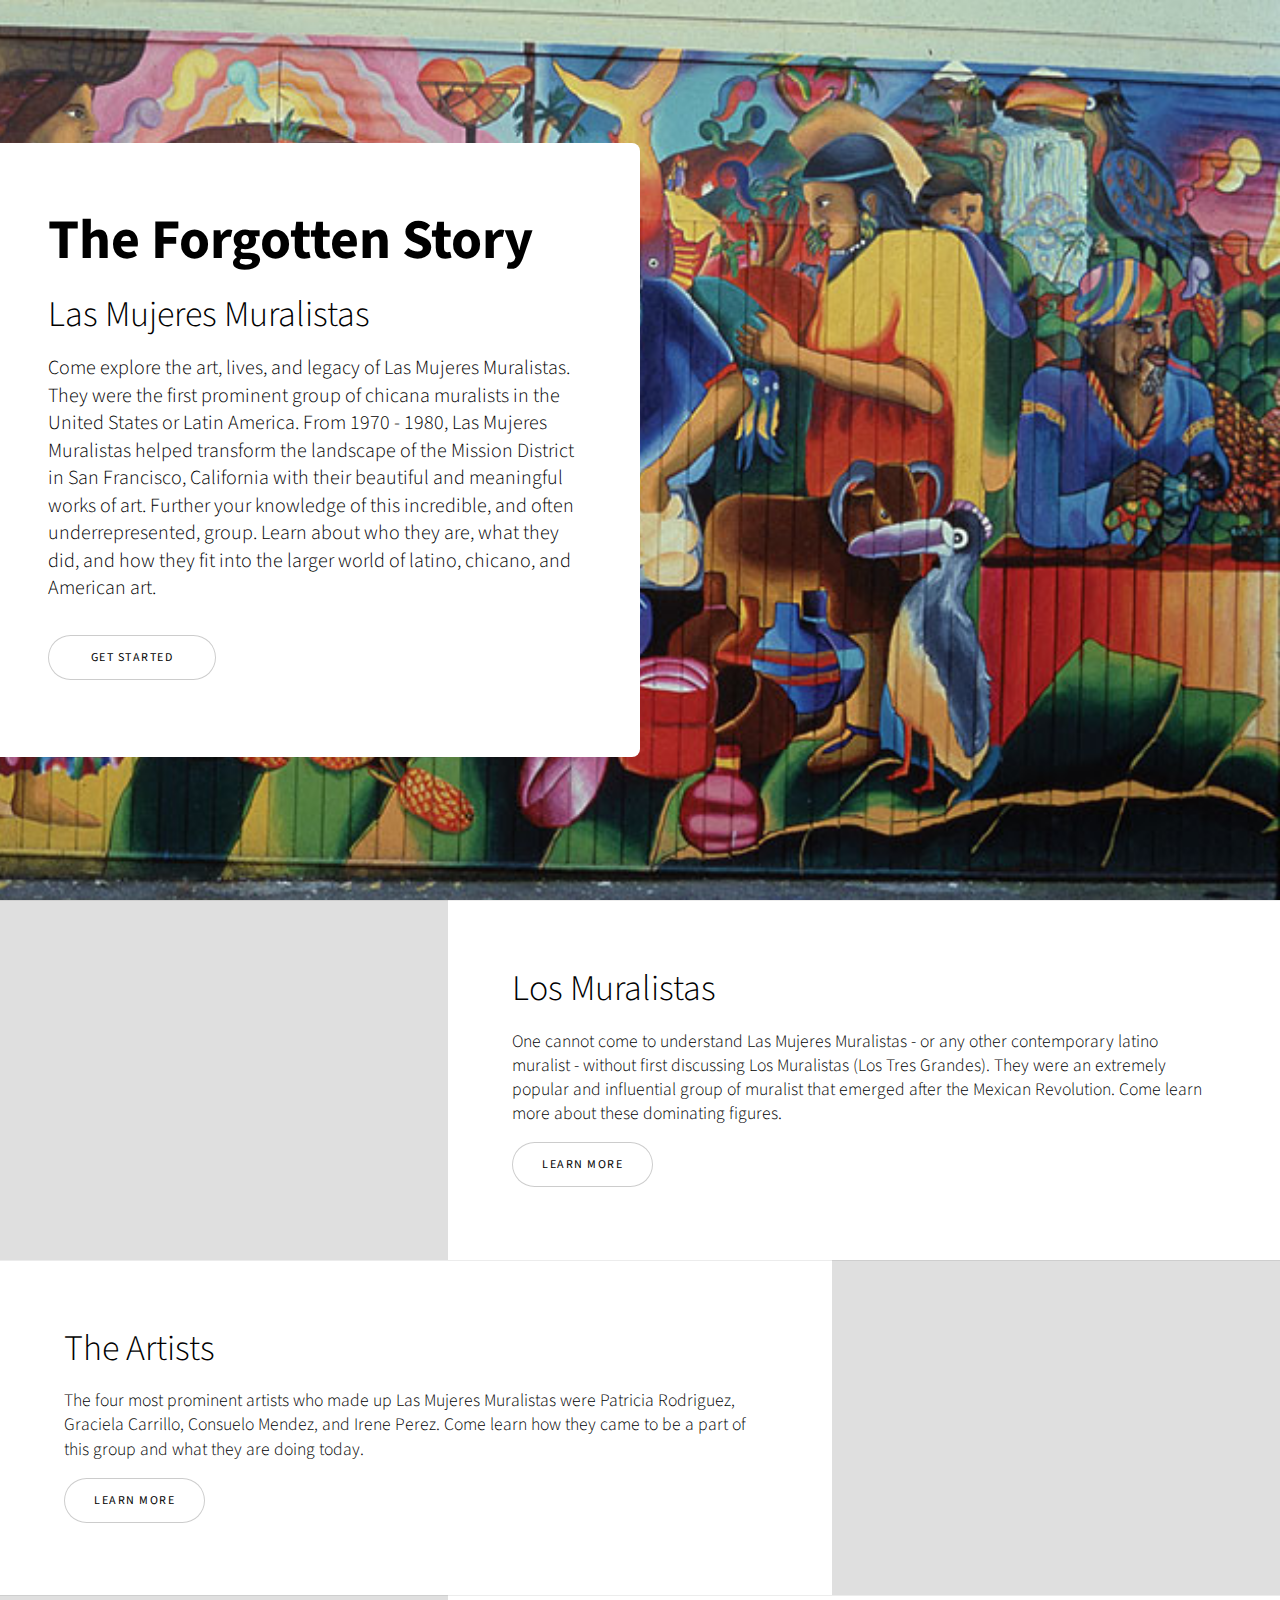
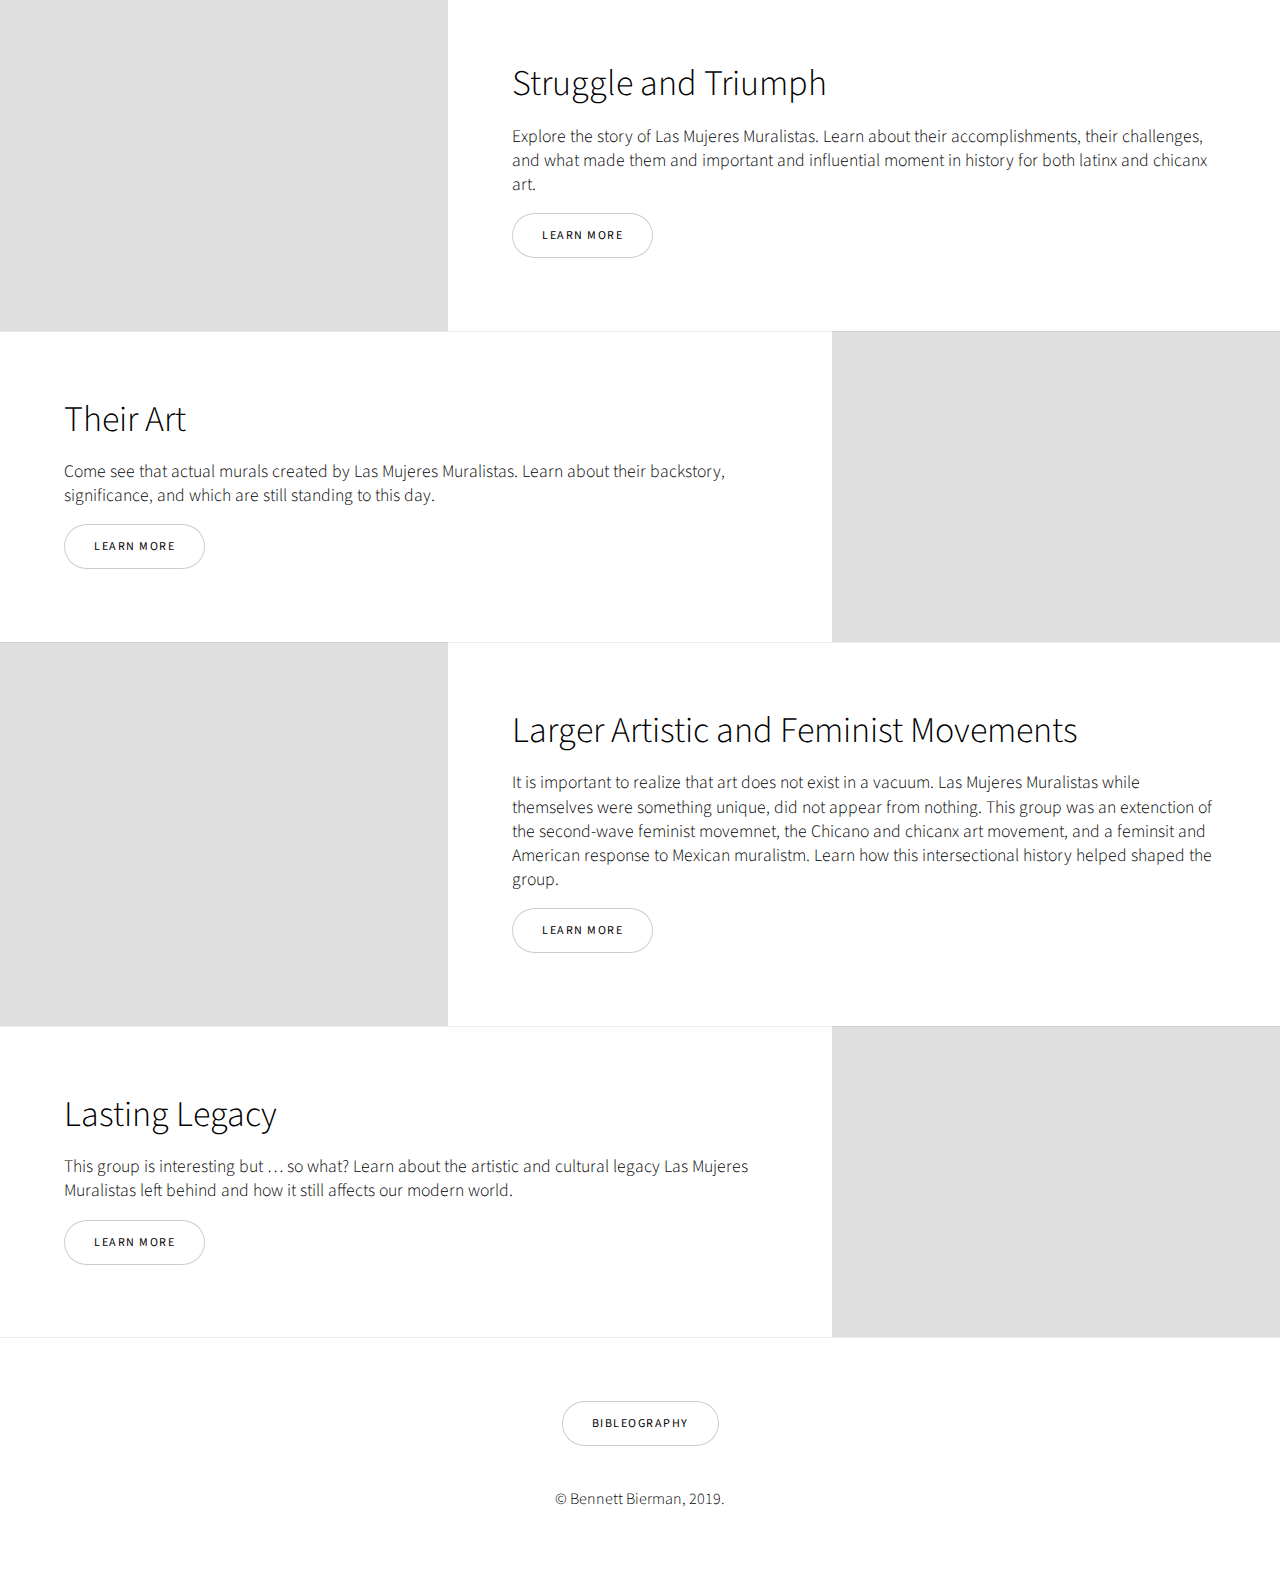
==== index.html @ 1409d4d0 "Update index.html" ====
<!DOCTYPE HTML>
<!--
	Story by HTML5 UP
	html5up.net | @ajlkn
	Free for personal and commercial use under the CCA 3.0 license (html5up.net/license)
-->
<html>
	<head>
		<title>The Forgotten Journey</title>
		<meta charset="utf-8" />
		<meta name="viewport" content="width=device-width, initial-scale=1, user-scalable=no" />
		<link rel="stylesheet" href="assets/css/main.css" />
		<noscript><link rel="stylesheet" href="assets/css/noscript.css" /></noscript>
	</head>
	<body class="is-preload">

		<!-- Wrapper -->
			<div id="wrapper" class="divided">

				<!-- One -->
					<section class="banner style2 orient-left content-align-left image-position-right fullscreen onload-image-fade-in onload-content-fade-right">
						<div class="content">
							<h1>The Forgotten Story</h1>
							<h2>Las Mujeres Muralistas<h2>
							<p class="major">Come explore the art, lives, and legacy of Las Mujeres Muralistas. They were the first prominent group of chicana muralists in the United States or Latin America. From 1970 - 1980, Las Mujeres Muralistas helped transform the landscape of the Mission District in San Francisco, California with their beautiful and meaningful works of art. Further your knowledge of this incredible, and often underrepresented, group.  Learn about who they are, what they did, and how they fit into the larger world of latino, chicano, and American art.
</p>
							<ul class="actions stacked">
								<li><a href="#first" class="button big wide smooth-scroll-middle">Get Started</a></li>
							</ul>
						</div>
						<div class="image">
							<img src="images/Mural_1.jpg" alt="" />
						</div>
					</section>

				<!-- 3 Grande -->
					<section class="spotlight style1 orient-right content-align-left image-position-center onscroll-image-fade-in" id="first">
						<div class="content">
							<h2>Los Muralistas</h2>
							<h4>One cannot come to understand Las Mujeres Muralistas - or any other contemporary latino muralist - without first discussing Los Muralistas (Los Tres Grandes).  They were an extremely popular and influential group of muralist that emerged after the Mexican Revolution.  Come learn more about these dominating figures.</h4>

							<ul class="actions stacked">
								<li><a href="LosMuralistas.html" class="button">Learn More</a></li>
							</ul>
						</div>
						<div class="image">
							<img src="images/artists.jpg" alt="" />
						</div>
					</section>

				<!-- The Artists -->
					<section class="spotlight style1 orient-left content-align-left image-position-center onscroll-image-fade-in">
						<div class="content">
							<h2>The Artists</h2>
							<h4>The four most prominent artists who made up Las Mujeres Muralistas were  Patricia Rodriguez, Graciela Carrillo, Consuelo Mendez, and Irene Perez.  Come learn how they came to be a part of this group and what they are doing today. 
							</h4>
							<ul class="actions stacked">
								<li><a href="theArtists.html" class="button">Learn More</a></li>
							</ul>
						</div>
						<div class="image">
							<img src="images/three_mujeres.jpg" alt="" />
						</div>
					</section>

				<!-- Struggle -->
					<section class="spotlight style1 orient-right content-align-left image-position-center onscroll-image-fade-in">
						<div class="content">
							<h2>Struggle and Triumph</h2>
							<h4>Explore the story of Las Mujeres Muralistas.  Learn about their accomplishments, their challenges, and what made them and important and influential moment in history for both latinx and chicanx art. </h4>
							<ul class="actions stacked">
								<li><a href="struggle.html" class="button">Learn More</a></li>
							</ul>
						</div>
						<div class="image">
							<img src="images/struggle.jpg" alt="" />
						</div>
					</section>

				<!-- Their Work -->
					<section class="spotlight style1 orient-left content-align-left image-position-center onscroll-image-fade-in">
						<div class="content">
							<h2>Their Art</h2>
							<h4>Come see that actual murals created by Las Mujeres Muralistas.  Learn about their backstory, significance, and which are still standing to this day. </h4>
							<ul class="actions stacked">
								<li><a href="TheArt.html" class="button">Learn More</a></li>
							</ul>
						</div>
						<div class="image">
							<img src="images/their_art.jpg" alt="" />
						</div>
					</section>

				<!-- Larger Movements -->
					<section class="spotlight style1 orient-right content-align-left image-position-center onscroll-image-fade-in">
						<div class="content">
							<h2>Larger Artistic and Feminist Movements</h2>
							<h4>It is important to realize that art does not exist in a vacuum.  Las Mujeres Muralistas while themselves were something unique, did not appear from nothing.  This group was an extenction of the second-wave feminist movemnet, the Chicano and chicanx art movement, and a feminsit and American response to Mexican muralistm.  Learn how this intersectional history helped shaped the group. </h4>
							<ul class="actions stacked">
								<li><a href="movements.html" class="button">Learn More</a></li>
							</ul>
						</div>
						<div class="image">
							<img src="images/chicano_art.jpg" alt="" />
						</div>
					</section>

				<!-- Legacy -->
					<section class="spotlight style1 orient-left content-align-left image-position-center onscroll-image-fade-in">
						<div class="content">
							<h2>Lasting Legacy</h2>
							<h4>This group is interesting but … so what?  Learn about the artistic and cultural legacy Las Mujeres Muralistas left behind and how it still affects our modern world.</h4>
							<ul class="actions stacked">
								<li><a href="LastingLegacy.html" class="button">Learn More</a></li>
							</ul>
						</div>
						<div class="image">
							<img src="images/legacy.jpg" alt="" />
						</div>
					</section>

				<!-- Eight -->
					<footer class="wrapper style1 align-center">
						<div class="inner">
							<ul class="actions stacked">
								<li><a href="https://docs.google.com/document/d/1G0qMv-StqdkUgoWb1mB2DIYejjvEymMLd3dHvISG6m8/edit#" class="button">Bibleography</a></li>
							</ul>
							<p>&copy; Bennett Bierman, 2019</a>.</p>
						</div>
					</footer>

						<!-- Gallery 
							<div class="gallery style2 medium lightbox onscroll-fade-in">
								<article>
									<a href="images/gallery/fulls/01.jpg" class="image">
										<img src="images/gallery/thumbs/01.jpg" alt="" />
									</a>
									<div class="caption">
										<h3>Ipsum Dolor</h3>
										<p>Lorem ipsum dolor amet, consectetur magna etiam elit. Etiam sed ultrices.</p>
										<ul class="actions fixed">
											<li><span class="button small">Details</span></li>
										</ul>
									</div>
								</article>
								<article>
									<a href="images/gallery/fulls/02.jpg" class="image">
										<img src="images/gallery/thumbs/02.jpg" alt="" />
									</a>
									<div class="caption">
										<h3>Feugiat Lorem</h3>
										<p>Lorem ipsum dolor amet, consectetur magna etiam elit. Etiam sed ultrices.</p>
										<ul class="actions fixed">
											<li><span class="button small">Details</span></li>
										</ul>
									</div>
								</article>
								<article>
									<a href="images/gallery/fulls/03.jpg" class="image">
										<img src="images/gallery/thumbs/03.jpg" alt="" />
									</a>
									<div class="caption">
										<h3>Magna Amet</h3>
										<p>Lorem ipsum dolor amet, consectetur magna etiam elit. Etiam sed ultrices.</p>
										<ul class="actions fixed">
											<li><span class="button small">Details</span></li>
										</ul>
									</div>
								</article>
								<article>
									<a href="images/gallery/fulls/04.jpg" class="image">
										<img src="images/gallery/thumbs/04.jpg" alt="" />
									</a>
									<div class="caption">
										<h3>Sed Tempus</h3>
										<p>Lorem ipsum dolor amet, consectetur magna etiam elit. Etiam sed ultrices.</p>
										<ul class="actions fixed">
											<li><span class="button small">Details</span></li>
										</ul>
									</div>
								</article>
								<article>
									<a href="images/gallery/fulls/05.jpg" class="image">
										<img src="images/gallery/thumbs/05.jpg" alt="" />
									</a>
									<div class="caption">
										<h3>Ultrices Magna</h3>
										<p>Lorem ipsum dolor amet, consectetur magna etiam elit. Etiam sed ultrices.</p>
										<ul class="actions fixed">
											<li><span class="button small">Details</span></li>
										</ul>
									</div>
								</article>
								<article>
									<a href="images/gallery/fulls/06.jpg" class="image">
										<img src="images/gallery/thumbs/06.jpg" alt="" />
									</a>
									<div class="caption">
										<h3>Sed Tempus</h3>
										<p>Lorem ipsum dolor amet, consectetur magna etiam elit. Etiam sed ultrices.</p>
										<ul class="actions fixed">
											<li><span class="button small">Details</span></li>
										</ul>
									</div>
								</article>
								<article>
									<a href="images/gallery/fulls/07.jpg" class="image">
										<img src="images/gallery/thumbs/07.jpg" alt="" />
									</a>
									<div class="caption">
										<h3>Ipsum Lorem</h3>
										<p>Lorem ipsum dolor amet, consectetur magna etiam elit. Etiam sed ultrices.</p>
										<ul class="actions fixed">
											<li><span class="button small">Details</span></li>
										</ul>
									</div>
								</article>
								<article>
									<a href="images/gallery/fulls/08.jpg" class="image">
										<img src="images/gallery/thumbs/08.jpg" alt="" />
									</a>
									<div class="caption">
										<h3>Magna Risus</h3>
										<p>Lorem ipsum dolor amet, consectetur magna etiam elit. Etiam sed ultrices.</p>
										<ul class="actions fixed">
											<li><span class="button small">Details</span></li>
										</ul>
									</div>
								</article>
								<article>
									<a href="images/gallery/fulls/09.jpg" class="image">
										<img src="images/gallery/thumbs/09.jpg" alt="" />
									</a>
									<div class="caption">
										<h3>Tempus Dolor</h3>
										<p>Lorem ipsum dolor amet, consectetur magna etiam elit. Etiam sed ultrices.</p>
										<ul class="actions fixed">
											<li><span class="button small">Details</span></li>
										</ul>
									</div>
								</article>
								<article>
									<a href="images/gallery/fulls/10.jpg" class="image">
										<img src="images/gallery/thumbs/10.jpg" alt="" />
									</a>
									<div class="caption">
										<h3>Sed Etiam</h3>
										<p>Lorem ipsum dolor amet, consectetur magna etiam elit. Etiam sed ultrices.</p>
										<ul class="actions fixed">
											<li><span class="button small">Details</span></li>
										</ul>
									</div>
								</article>
								<article>
									<a href="images/gallery/fulls/11.jpg" class="image">
										<img src="images/gallery/thumbs/11.jpg" alt="" />
									</a>
									<div class="caption">
										<h3>Magna Lorem</h3>
										<p>Lorem ipsum dolor amet, consectetur magna etiam elit. Etiam sed ultrices.</p>
										<ul class="actions fixed">
											<li><span class="button small">Details</span></li>
										</ul>
									</div>
								</article>
								<article>
									<a href="images/gallery/fulls/12.jpg" class="image">
										<img src="images/gallery/thumbs/12.jpg" alt="" />
									</a>
									<div class="caption">
										<h3>Ipsum Dolor</h3>
										<p>Lorem ipsum dolor amet, consectetur magna etiam elit. Etiam sed ultrices.</p>
										<ul class="actions fixed">
											<li><span class="button small">Details</span></li>
										</ul>
									</div>
								</article>
							</div>

					</section> -->

				<!-- Six 
					<section class="wrapper style1 align-center">
						<div class="inner">
							<h2>Ipsum sed consequat</h2>
							<div class="image">
								<img src="images/Mural_1.jpg" alt="" />
							</div>
							<p>Lorem ipsum dolor sit amet, consectetur adipiscing elit. Morbi id ante sed ex pharetra lacinia sit amet vel massa. Donec facilisis laoreet nulla eu bibendum. Donec ut ex risus. Fusce lorem lectus, pharetra pretium massa et, hendrerit vestibulum odio lorem ipsum.</p>
						</div>
					</section> -->
							<!--<div class="items style1 medium onscroll-fade-in">
								<section>
									<span class="icon style2 major fa-gem"></span>
									<h3>Lorem</h3>
									<p>Lorem ipsum dolor sit amet, consectetur adipiscing elit. Morbi dui turpis, cursus eget orci amet aliquam congue semper. Etiam eget ultrices risus nec tempor elit.</p>
								</section>
								<section>
									<span class="icon solid style2 major fa-save"></span>
									<h3>Ipsum</h3>
									<p>Lorem ipsum dolor sit amet, consectetur adipiscing elit. Morbi dui turpis, cursus eget orci amet aliquam congue semper. Etiam eget ultrices risus nec tempor elit.</p>
								</section>
								<section>
									<span class="icon solid style2 major fa-chart-bar"></span>
									<h3>Dolor</h3>
									<p>Lorem ipsum dolor sit amet, consectetur adipiscing elit. Morbi dui turpis, cursus eget orci amet aliquam congue semper. Etiam eget ultrices risus nec tempor elit.</p>
								</section>
								<section>
									<span class="icon solid style2 major fa-wifi"></span>
									<h3>Amet</h3>
									<p>Lorem ipsum dolor sit amet, consectetur adipiscing elit. Morbi dui turpis, cursus eget orci amet aliquam congue semper. Etiam eget ultrices risus nec tempor elit.</p>
								</section>
								<section>
									<span class="icon solid style2 major fa-cog"></span>
									<h3>Magna</h3>
									<p>Lorem ipsum dolor sit amet, consectetur adipiscing elit. Morbi dui turpis, cursus eget orci amet aliquam congue semper. Etiam eget ultrices risus nec tempor elit.</p>
								</section>
								<section>
									<span class="icon style2 major fa-paper-plane"></span>
									<h3>Tempus</h3>
									<p>Lorem ipsum dolor sit amet, consectetur adipiscing elit. Morbi dui turpis, cursus eget orci amet aliquam congue semper. Etiam eget ultrices risus nec tempor elit.</p>
								</section>
								<section>
									<span class="icon solid style2 major fa-desktop"></span>
									<h3>Aliquam</h3>
									<p>Lorem ipsum dolor sit amet, consectetur adipiscing elit. Morbi dui turpis, cursus eget orci amet aliquam congue semper. Etiam eget ultrices risus nec tempor elit.</p>
								</section>
								<section>
									<span class="icon solid style2 major fa-sync-alt"></span>
									<h3>Elit</h3>
									<p>Lorem ipsum dolor sit amet, consectetur adipiscing elit. Morbi dui turpis, cursus eget orci amet aliquam congue semper. Etiam eget ultrices risus nec tempor elit.</p>
								</section>
								<section>
									<span class="icon solid style2 major fa-hashtag"></span>
									<h3>Morbi</h3>
									<p>Lorem ipsum dolor sit amet, consectetur adipiscing elit. Morbi dui turpis, cursus eget orci amet aliquam congue semper. Etiam eget ultrices risus nec tempor elit.</p>
								</section>
								<section>
									<span class="icon solid style2 major fa-bolt"></span>
									<h3>Turpis</h3>
									<p>Lorem ipsum dolor sit amet, consectetur adipiscing elit. Morbi dui turpis, cursus eget orci amet aliquam congue semper. Etiam eget ultrices risus nec tempor elit.</p>
								</section>
								<section>
									<span class="icon solid style2 major fa-envelope"></span>
									<h3>Ultrices</h3>
									<p>Lorem ipsum dolor sit amet, consectetur adipiscing elit. Morbi dui turpis, cursus eget orci amet aliquam congue semper. Etiam eget ultrices risus nec tempor elit.</p>
								</section>
								<section>
									<span class="icon solid style2 major fa-leaf"></span>
									<h3>Risus</h3>
									<p>Lorem ipsum dolor sit amet, consectetur adipiscing elit. Morbi dui turpis, cursus eget orci amet aliquam congue semper. Etiam eget ultrices risus nec tempor elit.</p>
								</section> -->
							<!--</div>
						</div>
					</section> -->

				<!-- Seven 
					<section class="wrapper style1 align-center">
						<div class="inner medium">
							<h2>Get in touch</h2>
							<form method="post" action="#">
								<div class="fields">
									<div class="field half">
										<label for="name">Name</label>
										<input type="text" name="name" id="name" value="" />
									</div>
									<div class="field half">
										<label for="email">Email</label>
										<input type="email" name="email" id="email" value="" />
									</div>
									<div class="field">
										<label for="message">Message</label>
										<textarea name="message" id="message" rows="6"></textarea>
									</div>
								</div>
								<ul class="actions special">
									<li><input type="submit" name="submit" id="submit" value="Send Message" /></li>
								</ul>
							</form>

						</div>
					</section> -->

				<!-- Footer 
					<footer class="wrapper style1 align-center">
						<div class="inner">
							<ul class="icons">
								<li><a href="#" class="icon brands style2 fa-twitter"><span class="label">Twitter</span></a></li>
								<li><a href="#" class="icon brands style2 fa-facebook-f"><span class="label">Facebook</span></a></li>
								<li><a href="#" class="icon brands style2 fa-instagram"><span class="label">Instagram</span></a></li>
								<li><a href="#" class="icon brands style2 fa-linkedin-in"><span class="label">LinkedIn</span></a></li>
								<li><a href="#" class="icon style2 fa-envelope"><span class="label">Email</span></a></li>
							</ul							<p>&copy; Untitled. Design: <a href="https://html5up.net">HTML5 UP</a>.</p>
						</div>
					</footer>

			</div>

		<!- Scripts -->
			<script src="assets/js/jquery.min.js"></script>
			<script src="assets/js/jquery.scrollex.min.js"></script>
			<script src="assets/js/jquery.scrolly.min.js"></script>
			<script src="assets/js/browser.min.js"></script>
			<script src="assets/js/breakpoints.min.js"></script>
			<script src="assets/js/util.js"></script>
			<script src="assets/js/main.js"></script>

	</body>
</html>
---- assets/css/main.css ----
@import url(fontawesome-all.min.css);
@import url("https://fonts.googleapis.com/css?family=Source+Sans+Pro:300,300i,400,400i");

/*
	Story by HTML5 UP
	html5up.net | @ajlkn
	Free for personal and commercial use under the CCA 3.0 license (html5up.net/license)
*/

html, body, div, span, applet, object,
iframe, h1, h2, h3, h4, h5, h6, p, blockquote,
pre, a, abbr, acronym, address, big, cite,
code, del, dfn, em, img, ins, kbd, q, s, samp,
small, strike, strong, sub, sup, tt, var, b,
u, i, center, dl, dt, dd, ol, ul, li, fieldset,
form, label, legend, table, caption, tbody,
tfoot, thead, tr, th, td, article, aside,
canvas, details, embed, figure, figcaption,
footer, header, hgroup, menu, nav, output, ruby,
section, summary, time, mark, audio, video {
	margin: 0;
	padding: 0;
	border: 0;
	font-size: 100%;
	font: inherit;
	vertical-align: baseline;}

article, aside, details, figcaption, figure,
footer, header, hgroup, menu, nav, section {
	display: block;}

body {
	line-height: 1;
}

ol, ul {
	list-style: none;
}

blockquote, q {
	quotes: none;
}

	blockquote:before, blockquote:after, q:before, q:after {
		content: '';
		content: none;
	}

table {
	border-collapse: collapse;
	border-spacing: 0;
}

body {
	-webkit-text-size-adjust: none;
}

mark {
	background-color: transparent;
	color: inherit;
}

input::-moz-focus-inner {
	border: 0;
	padding: 0;
}

input, select, textarea {
	-moz-appearance: none;
	-webkit-appearance: none;
	-ms-appearance: none;
	appearance: none;
}

/* Basic */

	@-ms-viewport {
		width: device-width;
	}

	body {
		-ms-overflow-style: scrollbar;
	}

	@media screen and (max-width: 480px) {

		html, body {
			min-width: 320px;
		}

	}

	html {
		box-sizing: border-box;
	}

	*, *:before, *:after {
		box-sizing: inherit;
	}

	body {
		background: #ffffff;
	}

		body.is-preload *, body.is-preload *:before, body.is-preload *:after {
			-moz-animation: none !important;
			-webkit-animation: none !important;
			-ms-animation: none !important;
			animation: none !important;
			-moz-transition: none !important;
			-webkit-transition: none !important;
			-ms-transition: none !important;
			transition: none !important;
		}

/* Type */

	html {
		font-size: 18pt;
	}

		@media screen and (max-width: 1680px) {

			html {
				font-size: 14pt;
			}

		}

		@media screen and (max-width: 1280px) {

			html {
				font-size: 12pt;
			}

		}

		@media screen and (max-width: 736px) {

			html {
				font-size: 11pt;
			}

		}

		@media screen and (max-width: 360px) {

			html {
				font-size: 10pt;
			}

		}

	body {
		background-color: #ffffff;
		color: #000000;
	}

	body, input, select, textarea {
		font-family: "Source Sans Pro", Helvetica, sans-serif;
		font-size: 1rem;
		font-weight: 300;
		line-height: 1.65;
	}

	a {
		-moz-transition: color 0.2s ease-in-out;
		-webkit-transition: color 0.2s ease-in-out;
		-ms-transition: color 0.2s ease-in-out;
		transition: color 0.2s ease-in-out;
		text-decoration: underline;
	}

		a:hover {
			text-decoration: none;
		}

	strong, b {
		font-weight: 400;
	}

	em, i {
		font-style: italic;
	}

	p {
		margin: 0 0 2rem 0;
	}

		p.major {
			font-size: 1.25rem;
		}

	h1, h2, h3, h4, h5, h6 {
		font-weight: 300;
		line-height: 1.375;
		letter-spacing: 0.0em;
		margin: 0 0 1rem 0;
	}

		h1 a, h2 a, h3 a, h4 a, h5 a, h6 a {
			color: inherit;
			text-decoration: none;
		}

	h1 {
		font-size: 3.5rem;
		line-height: 1.2;
	}

	h2 {
		font-size: 2.25rem;
	}

	h3 {
		font-size: 1.5rem;
	}

	h4 {
		font-size: 1.1rem;
	}

	h5 {
		font-size: 0.9rem;
	}

	h6 {
		font-size: 0.7rem;
	}

	sub {
		font-size: 0.8rem;
		position: relative;
		top: 0.5rem;
	}

	sup {
		font-size: 0.8rem;
		position: relative;
		top: -0.5rem;
	}

	blockquote {
		border-left: solid 4px;
		font-style: italic;
		margin: 0 0 2rem 0;
		padding: 0.5rem 0 0.5rem 2rem;
	}

	code {
		border-radius: 4px;
		font-family: "Courier New", monospace;
		font-size: 0.9em;
		margin: 0 0.25rem;
		padding: 0.25rem 0.325rem;
	}

	pre {
		-webkit-overflow-scrolling: touch;
		font-family: "Courier New", monospace;
		font-size: 0.9em;
		margin: 0 0 2rem 0;
	}

		pre code {
			display: block;
			line-height: 1.5;
			padding: 0.75rem 1rem;
			overflow-x: auto;
		}

	hr {
		border: 0;
		border-bottom: solid 1px;
		margin: 2.5rem 0;
	}

		hr.major {
			margin: 3.5rem 0;
		}

	.align-left {
		text-align: left;
	}

	.align-center {
		text-align: center;
	}

	.align-right {
		text-align: right;
	}



	@media screen and (max-width: 736px) {

		p.major {
			font-size: 1.1rem;
		}

		h1 {
			font-size: 2.5rem;
		}

		h2 {
			font-size: 2rem;
		}

		h3 {
			font-size: 1.25rem;
		}

		h4 {
			font-size: 1rem;
		}


	}

	input, select, textarea {
		color: #000000;
	}

	a {
		color: #000000;
	}

		a:hover {
			color: #47D3E5;
		}

	strong, b {
		color: #000000;
	}

	h1, h2, h3, h4, h5, h6 {
		color: #000000;
	}

	blockquote {
		border-left-color: rgba(0, 0, 0, 0.2);
		font-size: 1.5rem;;
		font-weight: 1000;
	}

	code {
		background: rgba(0, 0, 0, 0.05);
		border-color: rgba(0, 0, 0, 0.2);
	}

	hr {
		border-bottom-color: rgba(0, 0, 0, 0.2);
	}


/* Row */

	.row {
		display: flex;
		flex-wrap: wrap;
		box-sizing: border-box;
		align-items: stretch;
	}

		.row > * {
			box-sizing: border-box;
		}

		.row.gtr-uniform > * > :last-child {
			margin-bottom: 0;
		}

		.row.aln-left {
			justify-content: flex-start;
		}

		.row.aln-center {
			justify-content: center;
		}

		.row.aln-right {
			justify-content: flex-end;
		}

		.row.aln-top {
			align-items: flex-start;
		}

		.row.aln-middle {
			align-items: center;
		}

		.row.aln-bottom {
			align-items: flex-end;
		}

		.row > .imp {
			order: -1;
		}

		.row > .col-1 {
			width: 8.33333%;
		}

		.row > .off-1 {
			margin-left: 8.33333%;
		}

		.row > .col-2 {
			width: 16.66667%;
		}

		.row > .off-2 {
			margin-left: 16.66667%;
		}

		.row > .col-3 {
			width: 25%;
		}

		.row > .off-3 {
			margin-left: 25%;
		}

		.row > .col-4 {
			width: 33.33333%;
		}

		.row > .off-4 {
			margin-left: 33.33333%;
		}

		.row > .col-5 {
			width: 41.66667%;
		}

		.row > .off-5 {
			margin-left: 41.66667%;
		}

		.row > .col-6 {
			width: 50%;
		}

		.row > .off-6 {
			margin-left: 50%;
		}

		.row > .col-7 {
			width: 58.33333%;
		}

		.row > .off-7 {
			margin-left: 58.33333%;
		}

		.row > .col-8 {
			width: 66.66667%;
		}

		.row > .off-8 {
			margin-left: 66.66667%;
		}

		.row > .col-9 {
			width: 75%;
		}

		.row > .off-9 {
			margin-left: 75%;
		}

		.row > .col-10 {
			width: 83.33333%;
		}

		.row > .off-10 {
			margin-left: 83.33333%;
		}

		.row > .col-11 {
			width: 91.66667%;
		}

		.row > .off-11 {
			margin-left: 91.66667%;
		}

		.row > .col-12 {
			width: 100%;
		}

		.row > .off-12 {
			margin-left: 100%;
		}

		.row.gtr-0 {
			margin-top: 0;
			margin-left: 0rem;
		}

			.row.gtr-0 > * {
				padding: 0 0 0 0rem;
			}

			.row.gtr-0.gtr-uniform {
				margin-top: 0rem;
			}

				.row.gtr-0.gtr-uniform > * {
					padding-top: 0rem;
				}

		.row.gtr-25 {
			margin-top: 0;
			margin-left: -0.5rem;
		}

			.row.gtr-25 > * {
				padding: 0 0 0 0.5rem;
			}

			.row.gtr-25.gtr-uniform {
				margin-top: -0.5rem;
			}

				.row.gtr-25.gtr-uniform > * {
					padding-top: 0.5rem;
				}

		.row.gtr-50 {
			margin-top: 0;
			margin-left: -1rem;
		}

			.row.gtr-50 > * {
				padding: 0 0 0 1rem;
			}

			.row.gtr-50.gtr-uniform {
				margin-top: -1rem;
			}

				.row.gtr-50.gtr-uniform > * {
					padding-top: 1rem;
				}

		.row {
			margin-top: 0;
			margin-left: -2rem;
		}

			.row > * {
				padding: 0 0 0 2rem;
			}

			.row.gtr-uniform {
				margin-top: -2rem;
			}

				.row.gtr-uniform > * {
					padding-top: 2rem;
				}

		.row.gtr-150 {
			margin-top: 0;
			margin-left: -3rem;
		}

			.row.gtr-150 > * {
				padding: 0 0 0 3rem;
			}

			.row.gtr-150.gtr-uniform {
				margin-top: -3rem;
			}

				.row.gtr-150.gtr-uniform > * {
					padding-top: 3rem;
				}

		.row.gtr-200 {
			margin-top: 0;
			margin-left: -4rem;
		}

			.row.gtr-200 > * {
				padding: 0 0 0 4rem;
			}

			.row.gtr-200.gtr-uniform {
				margin-top: -4rem;
			}

				.row.gtr-200.gtr-uniform > * {
					padding-top: 4rem;
				}

		@media screen and (max-width: 1680px) {

			.row {
				display: flex;
				flex-wrap: wrap;
				box-sizing: border-box;
				align-items: stretch;
			}

				.row > * {
					box-sizing: border-box;
				}

				.row.gtr-uniform > * > :last-child {
					margin-bottom: 0;
				}

				.row.aln-left {
					justify-content: flex-start;
				}

				.row.aln-center {
					justify-content: center;
				}

				.row.aln-right {
					justify-content: flex-end;
				}

				.row.aln-top {
					align-items: flex-start;
				}

				.row.aln-middle {
					align-items: center;
				}

				.row.aln-bottom {
					align-items: flex-end;
				}

				.row > .imp-xlarge {
					order: -1;
				}

				.row > .col-1-xlarge {
					width: 8.33333%;
				}

				.row > .off-1-xlarge {
					margin-left: 8.33333%;
				}

				.row > .col-2-xlarge {
					width: 16.66667%;
				}

				.row > .off-2-xlarge {
					margin-left: 16.66667%;
				}

				.row > .col-3-xlarge {
					width: 25%;
				}

				.row > .off-3-xlarge {
					margin-left: 25%;
				}

				.row > .col-4-xlarge {
					width: 33.33333%;
				}

				.row > .off-4-xlarge {
					margin-left: 33.33333%;
				}

				.row > .col-5-xlarge {
					width: 41.66667%;
				}

				.row > .off-5-xlarge {
					margin-left: 41.66667%;
				}

				.row > .col-6-xlarge {
					width: 50%;
				}

				.row > .off-6-xlarge {
					margin-left: 50%;
				}

				.row > .col-7-xlarge {
					width: 58.33333%;
				}

				.row > .off-7-xlarge {
					margin-left: 58.33333%;
				}

				.row > .col-8-xlarge {
					width: 66.66667%;
				}

				.row > .off-8-xlarge {
					margin-left: 66.66667%;
				}

				.row > .col-9-xlarge {
					width: 75%;
				}

				.row > .off-9-xlarge {
					margin-left: 75%;
				}

				.row > .col-10-xlarge {
					width: 83.33333%;
				}

				.row > .off-10-xlarge {
					margin-left: 83.33333%;
				}

				.row > .col-11-xlarge {
					width: 91.66667%;
				}

				.row > .off-11-xlarge {
					margin-left: 91.66667%;
				}

				.row > .col-12-xlarge {
					width: 100%;
				}

				.row > .off-12-xlarge {
					margin-left: 100%;
				}

				.row.gtr-0 {
					margin-top: 0;
					margin-left: 0rem;
				}

					.row.gtr-0 > * {
						padding: 0 0 0 0rem;
					}

					.row.gtr-0.gtr-uniform {
						margin-top: 0rem;
					}

						.row.gtr-0.gtr-uniform > * {
							padding-top: 0rem;
						}

				.row.gtr-25 {
					margin-top: 0;
					margin-left: -0.5rem;
				}

					.row.gtr-25 > * {
						padding: 0 0 0 0.5rem;
					}

					.row.gtr-25.gtr-uniform {
						margin-top: -0.5rem;
					}

						.row.gtr-25.gtr-uniform > * {
							padding-top: 0.5rem;
						}

				.row.gtr-50 {
					margin-top: 0;
					margin-left: -1rem;
				}

					.row.gtr-50 > * {
						padding: 0 0 0 1rem;
					}

					.row.gtr-50.gtr-uniform {
						margin-top: -1rem;
					}

						.row.gtr-50.gtr-uniform > * {
							padding-top: 1rem;
						}

				.row {
					margin-top: 0;
					margin-left: -2rem;
				}

					.row > * {
						padding: 0 0 0 2rem;
					}

					.row.gtr-uniform {
						margin-top: -2rem;
					}

						.row.gtr-uniform > * {
							padding-top: 2rem;
						}

				.row.gtr-150 {
					margin-top: 0;
					margin-left: -3rem;
				}

					.row.gtr-150 > * {
						padding: 0 0 0 3rem;
					}

					.row.gtr-150.gtr-uniform {
						margin-top: -3rem;
					}

						.row.gtr-150.gtr-uniform > * {
							padding-top: 3rem;
						}

				.row.gtr-200 {
					margin-top: 0;
					margin-left: -4rem;
				}

					.row.gtr-200 > * {
						padding: 0 0 0 4rem;
					}

					.row.gtr-200.gtr-uniform {
						margin-top: -4rem;
					}

						.row.gtr-200.gtr-uniform > * {
							padding-top: 4rem;
						}

		}

		@media screen and (max-width: 1280px) {

			.row {
				display: flex;
				flex-wrap: wrap;
				box-sizing: border-box;
				align-items: stretch;
			}

				.row > * {
					box-sizing: border-box;
				}

				.row.gtr-uniform > * > :last-child {
					margin-bottom: 0;
				}

				.row.aln-left {
					justify-content: flex-start;
				}

				.row.aln-center {
					justify-content: center;
				}

				.row.aln-right {
					justify-content: flex-end;
				}

				.row.aln-top {
					align-items: flex-start;
				}

				.row.aln-middle {
					align-items: center;
				}

				.row.aln-bottom {
					align-items: flex-end;
				}

				.row > .imp-large {
					order: -1;
				}

				.row > .col-1-large {
					width: 8.33333%;
				}

				.row > .off-1-large {
					margin-left: 8.33333%;
				}

				.row > .col-2-large {
					width: 16.66667%;
				}

				.row > .off-2-large {
					margin-left: 16.66667%;
				}

				.row > .col-3-large {
					width: 25%;
				}

				.row > .off-3-large {
					margin-left: 25%;
				}

				.row > .col-4-large {
					width: 33.33333%;
				}

				.row > .off-4-large {
					margin-left: 33.33333%;
				}

				.row > .col-5-large {
					width: 41.66667%;
				}

				.row > .off-5-large {
					margin-left: 41.66667%;
				}

				.row > .col-6-large {
					width: 50%;
				}

				.row > .off-6-large {
					margin-left: 50%;
				}

				.row > .col-7-large {
					width: 58.33333%;
				}

				.row > .off-7-large {
					margin-left: 58.33333%;
				}

				.row > .col-8-large {
					width: 66.66667%;
				}

				.row > .off-8-large {
					margin-left: 66.66667%;
				}

				.row > .col-9-large {
					width: 75%;
				}

				.row > .off-9-large {
					margin-left: 75%;
				}

				.row > .col-10-large {
					width: 83.33333%;
				}

				.row > .off-10-large {
					margin-left: 83.33333%;
				}

				.row > .col-11-large {
					width: 91.66667%;
				}

				.row > .off-11-large {
					margin-left: 91.66667%;
				}

				.row > .col-12-large {
					width: 100%;
				}

				.row > .off-12-large {
					margin-left: 100%;
				}

				.row.gtr-0 {
					margin-top: 0;
					margin-left: 0rem;
				}

					.row.gtr-0 > * {
						padding: 0 0 0 0rem;
					}

					.row.gtr-0.gtr-uniform {
						margin-top: 0rem;
					}

						.row.gtr-0.gtr-uniform > * {
							padding-top: 0rem;
						}

				.row.gtr-25 {
					margin-top: 0;
					margin-left: -0.5rem;
				}

					.row.gtr-25 > * {
						padding: 0 0 0 0.5rem;
					}

					.row.gtr-25.gtr-uniform {
						margin-top: -0.5rem;
					}

						.row.gtr-25.gtr-uniform > * {
							padding-top: 0.5rem;
						}

				.row.gtr-50 {
					margin-top: 0;
					margin-left: -1rem;
				}

					.row.gtr-50 > * {
						padding: 0 0 0 1rem;
					}

					.row.gtr-50.gtr-uniform {
						margin-top: -1rem;
					}

						.row.gtr-50.gtr-uniform > * {
							padding-top: 1rem;
						}

				.row {
					margin-top: 0;
					margin-left: -2rem;
				}

					.row > * {
						padding: 0 0 0 2rem;
					}

					.row.gtr-uniform {
						margin-top: -2rem;
					}

						.row.gtr-uniform > * {
							padding-top: 2rem;
						}

				.row.gtr-150 {
					margin-top: 0;
					margin-left: -3rem;
				}

					.row.gtr-150 > * {
						padding: 0 0 0 3rem;
					}

					.row.gtr-150.gtr-uniform {
						margin-top: -3rem;
					}

						.row.gtr-150.gtr-uniform > * {
							padding-top: 3rem;
						}

				.row.gtr-200 {
					margin-top: 0;
					margin-left: -4rem;
				}

					.row.gtr-200 > * {
						padding: 0 0 0 4rem;
					}

					.row.gtr-200.gtr-uniform {
						margin-top: -4rem;
					}

						.row.gtr-200.gtr-uniform > * {
							padding-top: 4rem;
						}

		}

		@media screen and (max-width: 980px) {

			.row {
				display: flex;
				flex-wrap: wrap;
				box-sizing: border-box;
				align-items: stretch;
			}

				.row > * {
					box-sizing: border-box;
				}

				.row.gtr-uniform > * > :last-child {
					margin-bottom: 0;
				}

				.row.aln-left {
					justify-content: flex-start;
				}

				.row.aln-center {
					justify-content: center;
				}

				.row.aln-right {
					justify-content: flex-end;
				}

				.row.aln-top {
					align-items: flex-start;
				}

				.row.aln-middle {
					align-items: center;
				}

				.row.aln-bottom {
					align-items: flex-end;
				}

				.row > .imp-medium {
					order: -1;
				}

				.row > .col-1-medium {
					width: 8.33333%;
				}

				.row > .off-1-medium {
					margin-left: 8.33333%;
				}

				.row > .col-2-medium {
					width: 16.66667%;
				}

				.row > .off-2-medium {
					margin-left: 16.66667%;
				}

				.row > .col-3-medium {
					width: 25%;
				}

				.row > .off-3-medium {
					margin-left: 25%;
				}

				.row > .col-4-medium {
					width: 33.33333%;
				}

				.row > .off-4-medium {
					margin-left: 33.33333%;
				}

				.row > .col-5-medium {
					width: 41.66667%;
				}

				.row > .off-5-medium {
					margin-left: 41.66667%;
				}

				.row > .col-6-medium {
					width: 50%;
				}

				.row > .off-6-medium {
					margin-left: 50%;
				}

				.row > .col-7-medium {
					width: 58.33333%;
				}

				.row > .off-7-medium {
					margin-left: 58.33333%;
				}

				.row > .col-8-medium {
					width: 66.66667%;
				}

				.row > .off-8-medium {
					margin-left: 66.66667%;
				}

				.row > .col-9-medium {
					width: 75%;
				}

				.row > .off-9-medium {
					margin-left: 75%;
				}

				.row > .col-10-medium {
					width: 83.33333%;
				}

				.row > .off-10-medium {
					margin-left: 83.33333%;
				}

				.row > .col-11-medium {
					width: 91.66667%;
				}

				.row > .off-11-medium {
					margin-left: 91.66667%;
				}

				.row > .col-12-medium {
					width: 100%;
				}

				.row > .off-12-medium {
					margin-left: 100%;
				}

				.row.gtr-0 {
					margin-top: 0;
					margin-left: 0rem;
				}

					.row.gtr-0 > * {
						padding: 0 0 0 0rem;
					}

					.row.gtr-0.gtr-uniform {
						margin-top: 0rem;
					}

						.row.gtr-0.gtr-uniform > * {
							padding-top: 0rem;
						}

				.row.gtr-25 {
					margin-top: 0;
					margin-left: -0.5rem;
				}

					.row.gtr-25 > * {
						padding: 0 0 0 0.5rem;
					}

					.row.gtr-25.gtr-uniform {
						margin-top: -0.5rem;
					}

						.row.gtr-25.gtr-uniform > * {
							padding-top: 0.5rem;
						}

				.row.gtr-50 {
					margin-top: 0;
					margin-left: -1rem;
				}

					.row.gtr-50 > * {
						padding: 0 0 0 1rem;
					}

					.row.gtr-50.gtr-uniform {
						margin-top: -1rem;
					}

						.row.gtr-50.gtr-uniform > * {
							padding-top: 1rem;
						}

				.row {
					margin-top: 0;
					margin-left: -2rem;
				}

					.row > * {
						padding: 0 0 0 2rem;
					}

					.row.gtr-uniform {
						margin-top: -2rem;
					}

						.row.gtr-uniform > * {
							padding-top: 2rem;
						}

				.row.gtr-150 {
					margin-top: 0;
					margin-left: -3rem;
				}

					.row.gtr-150 > * {
						padding: 0 0 0 3rem;
					}

					.row.gtr-150.gtr-uniform {
						margin-top: -3rem;
					}

						.row.gtr-150.gtr-uniform > * {
							padding-top: 3rem;
						}

				.row.gtr-200 {
					margin-top: 0;
					margin-left: -4rem;
				}

					.row.gtr-200 > * {
						padding: 0 0 0 4rem;
					}

					.row.gtr-200.gtr-uniform {
						margin-top: -4rem;
					}

						.row.gtr-200.gtr-uniform > * {
							padding-top: 4rem;
						}

		}

		@media screen and (max-width: 736px) {

			.row {
				display: flex;
				flex-wrap: wrap;
				box-sizing: border-box;
				align-items: stretch;
			}

				.row > * {
					box-sizing: border-box;
				}

				.row.gtr-uniform > * > :last-child {
					margin-bottom: 0;
				}

				.row.aln-left {
					justify-content: flex-start;
				}

				.row.aln-center {
					justify-content: center;
				}

				.row.aln-right {
					justify-content: flex-end;
				}

				.row.aln-top {
					align-items: flex-start;
				}

				.row.aln-middle {
					align-items: center;
				}

				.row.aln-bottom {
					align-items: flex-end;
				}

				.row > .imp-small {
					order: -1;
				}

				.row > .col-1-small {
					width: 8.33333%;
				}

				.row > .off-1-small {
					margin-left: 8.33333%;
				}

				.row > .col-2-small {
					width: 16.66667%;
				}

				.row > .off-2-small {
					margin-left: 16.66667%;
				}

				.row > .col-3-small {
					width: 25%;
				}

				.row > .off-3-small {
					margin-left: 25%;
				}

				.row > .col-4-small {
					width: 33.33333%;
				}

				.row > .off-4-small {
					margin-left: 33.33333%;
				}

				.row > .col-5-small {
					width: 41.66667%;
				}

				.row > .off-5-small {
					margin-left: 41.66667%;
				}

				.row > .col-6-small {
					width: 50%;
				}

				.row > .off-6-small {
					margin-left: 50%;
				}

				.row > .col-7-small {
					width: 58.33333%;
				}

				.row > .off-7-small {
					margin-left: 58.33333%;
				}

				.row > .col-8-small {
					width: 66.66667%;
				}

				.row > .off-8-small {
					margin-left: 66.66667%;
				}

				.row > .col-9-small {
					width: 75%;
				}

				.row > .off-9-small {
					margin-left: 75%;
				}

				.row > .col-10-small {
					width: 83.33333%;
				}

				.row > .off-10-small {
					margin-left: 83.33333%;
				}

				.row > .col-11-small {
					width: 91.66667%;
				}

				.row > .off-11-small {
					margin-left: 91.66667%;
				}

				.row > .col-12-small {
					width: 100%;
				}

				.row > .off-12-small {
					margin-left: 100%;
				}

				.row.gtr-0 {
					margin-top: 0;
					margin-left: 0rem;
				}

					.row.gtr-0 > * {
						padding: 0 0 0 0rem;
					}

					.row.gtr-0.gtr-uniform {
						margin-top: 0rem;
					}

						.row.gtr-0.gtr-uniform > * {
							padding-top: 0rem;
						}

				.row.gtr-25 {
					margin-top: 0;
					margin-left: -0.5rem;
				}

					.row.gtr-25 > * {
						padding: 0 0 0 0.5rem;
					}

					.row.gtr-25.gtr-uniform {
						margin-top: -0.5rem;
					}

						.row.gtr-25.gtr-uniform > * {
							padding-top: 0.5rem;
						}

				.row.gtr-50 {
					margin-top: 0;
					margin-left: -1rem;
				}

					.row.gtr-50 > * {
						padding: 0 0 0 1rem;
					}

					.row.gtr-50.gtr-uniform {
						margin-top: -1rem;
					}

						.row.gtr-50.gtr-uniform > * {
							padding-top: 1rem;
						}

				.row {
					margin-top: 0;
					margin-left: -2rem;
				}

					.row > * {
						padding: 0 0 0 2rem;
					}

					.row.gtr-uniform {
						margin-top: -2rem;
					}

						.row.gtr-uniform > * {
							padding-top: 2rem;
						}

				.row.gtr-150 {
					margin-top: 0;
					margin-left: -3rem;
				}

					.row.gtr-150 > * {
						padding: 0 0 0 3rem;
					}

					.row.gtr-150.gtr-uniform {
						margin-top: -3rem;
					}

						.row.gtr-150.gtr-uniform > * {
							padding-top: 3rem;
						}

				.row.gtr-200 {
					margin-top: 0;
					margin-left: -4rem;
				}

					.row.gtr-200 > * {
						padding: 0 0 0 4rem;
					}

					.row.gtr-200.gtr-uniform {
						margin-top: -4rem;
					}

						.row.gtr-200.gtr-uniform > * {
							padding-top: 4rem;
						}

		}

		@media screen and (max-width: 480px) {

			.row {
				display: flex;
				flex-wrap: wrap;
				box-sizing: border-box;
				align-items: stretch;
			}

				.row > * {
					box-sizing: border-box;
				}

				.row.gtr-uniform > * > :last-child {
					margin-bottom: 0;
				}

				.row.aln-left {
					justify-content: flex-start;
				}

				.row.aln-center {
					justify-content: center;
				}

				.row.aln-right {
					justify-content: flex-end;
				}

				.row.aln-top {
					align-items: flex-start;
				}

				.row.aln-middle {
					align-items: center;
				}

				.row.aln-bottom {
					align-items: flex-end;
				}

				.row > .imp-xsmall {
					order: -1;
				}

				.row > .col-1-xsmall {
					width: 8.33333%;
				}

				.row > .off-1-xsmall {
					margin-left: 8.33333%;
				}

				.row > .col-2-xsmall {
					width: 16.66667%;
				}

				.row > .off-2-xsmall {
					margin-left: 16.66667%;
				}

				.row > .col-3-xsmall {
					width: 25%;
				}

				.row > .off-3-xsmall {
					margin-left: 25%;
				}

				.row > .col-4-xsmall {
					width: 33.33333%;
				}

				.row > .off-4-xsmall {
					margin-left: 33.33333%;
				}

				.row > .col-5-xsmall {
					width: 41.66667%;
				}

				.row > .off-5-xsmall {
					margin-left: 41.66667%;
				}

				.row > .col-6-xsmall {
					width: 50%;
				}

				.row > .off-6-xsmall {
					margin-left: 50%;
				}

				.row > .col-7-xsmall {
					width: 58.33333%;
				}

				.row > .off-7-xsmall {
					margin-left: 58.33333%;
				}

				.row > .col-8-xsmall {
					width: 66.66667%;
				}

				.row > .off-8-xsmall {
					margin-left: 66.66667%;
				}

				.row > .col-9-xsmall {
					width: 75%;
				}

				.row > .off-9-xsmall {
					margin-left: 75%;
				}

				.row > .col-10-xsmall {
					width: 83.33333%;
				}

				.row > .off-10-xsmall {
					margin-left: 83.33333%;
				}

				.row > .col-11-xsmall {
					width: 91.66667%;
				}

				.row > .off-11-xsmall {
					margin-left: 91.66667%;
				}

				.row > .col-12-xsmall {
					width: 100%;
				}

				.row > .off-12-xsmall {
					margin-left: 100%;
				}

				.row.gtr-0 {
					margin-top: 0;
					margin-left: 0rem;
				}

					.row.gtr-0 > * {
						padding: 0 0 0 0rem;
					}

					.row.gtr-0.gtr-uniform {
						margin-top: 0rem;
					}

						.row.gtr-0.gtr-uniform > * {
							padding-top: 0rem;
						}

				.row.gtr-25 {
					margin-top: 0;
					margin-left: -0.5rem;
				}

					.row.gtr-25 > * {
						padding: 0 0 0 0.5rem;
					}

					.row.gtr-25.gtr-uniform {
						margin-top: -0.5rem;
					}

						.row.gtr-25.gtr-uniform > * {
							padding-top: 0.5rem;
						}

				.row.gtr-50 {
					margin-top: 0;
					margin-left: -1rem;
				}

					.row.gtr-50 > * {
						padding: 0 0 0 1rem;
					}

					.row.gtr-50.gtr-uniform {
						margin-top: -1rem;
					}

						.row.gtr-50.gtr-uniform > * {
							padding-top: 1rem;
						}

				.row {
					margin-top: 0;
					margin-left: -2rem;
				}

					.row > * {
						padding: 0 0 0 2rem;
					}

					.row.gtr-uniform {
						margin-top: -2rem;
					}

						.row.gtr-uniform > * {
							padding-top: 2rem;
						}

				.row.gtr-150 {
					margin-top: 0;
					margin-left: -3rem;
				}

					.row.gtr-150 > * {
						padding: 0 0 0 3rem;
					}

					.row.gtr-150.gtr-uniform {
						margin-top: -3rem;
					}

						.row.gtr-150.gtr-uniform > * {
							padding-top: 3rem;
						}

				.row.gtr-200 {
					margin-top: 0;
					margin-left: -4rem;
				}

					.row.gtr-200 > * {
						padding: 0 0 0 4rem;
					}

					.row.gtr-200.gtr-uniform {
						margin-top: -4rem;
					}

						.row.gtr-200.gtr-uniform > * {
							padding-top: 4rem;
						}

		}

		@media screen and (max-width: 360px) {

			.row {
				display: flex;
				flex-wrap: wrap;
				box-sizing: border-box;
				align-items: stretch;
			}

				.row > * {
					box-sizing: border-box;
				}

				.row.gtr-uniform > * > :last-child {
					margin-bottom: 0;
				}

				.row.aln-left {
					justify-content: flex-start;
				}

				.row.aln-center {
					justify-content: center;
				}

				.row.aln-right {
					justify-content: flex-end;
				}

				.row.aln-top {
					align-items: flex-start;
				}

				.row.aln-middle {
					align-items: center;
				}

				.row.aln-bottom {
					align-items: flex-end;
				}

				.row > .imp-xxsmall {
					order: -1;
				}

				.row > .col-1-xxsmall {
					width: 8.33333%;
				}

				.row > .off-1-xxsmall {
					margin-left: 8.33333%;
				}

				.row > .col-2-xxsmall {
					width: 16.66667%;
				}

				.row > .off-2-xxsmall {
					margin-left: 16.66667%;
				}

				.row > .col-3-xxsmall {
					width: 25%;
				}

				.row > .off-3-xxsmall {
					margin-left: 25%;
				}

				.row > .col-4-xxsmall {
					width: 33.33333%;
				}

				.row > .off-4-xxsmall {
					margin-left: 33.33333%;
				}

				.row > .col-5-xxsmall {
					width: 41.66667%;
				}

				.row > .off-5-xxsmall {
					margin-left: 41.66667%;
				}

				.row > .col-6-xxsmall {
					width: 50%;
				}

				.row > .off-6-xxsmall {
					margin-left: 50%;
				}

				.row > .col-7-xxsmall {
					width: 58.33333%;
				}

				.row > .off-7-xxsmall {
					margin-left: 58.33333%;
				}

				.row > .col-8-xxsmall {
					width: 66.66667%;
				}

				.row > .off-8-xxsmall {
					margin-left: 66.66667%;
				}

				.row > .col-9-xxsmall {
					width: 75%;
				}

				.row > .off-9-xxsmall {
					margin-left: 75%;
				}

				.row > .col-10-xxsmall {
					width: 83.33333%;
				}

				.row > .off-10-xxsmall {
					margin-left: 83.33333%;
				}

				.row > .col-11-xxsmall {
					width: 91.66667%;
				}

				.row > .off-11-xxsmall {
					margin-left: 91.66667%;
				}

				.row > .col-12-xxsmall {
					width: 100%;
				}

				.row > .off-12-xxsmall {
					margin-left: 100%;
				}

				.row.gtr-0 {
					margin-top: 0;
					margin-left: 0rem;
				}

					.row.gtr-0 > * {
						padding: 0 0 0 0rem;
					}

					.row.gtr-0.gtr-uniform {
						margin-top: 0rem;
					}

						.row.gtr-0.gtr-uniform > * {
							padding-top: 0rem;
						}

				.row.gtr-25 {
					margin-top: 0;
					margin-left: -0.5rem;
				}

					.row.gtr-25 > * {
						padding: 0 0 0 0.5rem;
					}

					.row.gtr-25.gtr-uniform {
						margin-top: -0.5rem;
					}

						.row.gtr-25.gtr-uniform > * {
							padding-top: 0.5rem;
						}

				.row.gtr-50 {
					margin-top: 0;
					margin-left: -1rem;
				}

					.row.gtr-50 > * {
						padding: 0 0 0 1rem;
					}

					.row.gtr-50.gtr-uniform {
						margin-top: -1rem;
					}

						.row.gtr-50.gtr-uniform > * {
							padding-top: 1rem;
						}

				.row {
					margin-top: 0;
					margin-left: -2rem;
				}

					.row > * {
						padding: 0 0 0 2rem;
					}

					.row.gtr-uniform {
						margin-top: -2rem;
					}

						.row.gtr-uniform > * {
							padding-top: 2rem;
						}

				.row.gtr-150 {
					margin-top: 0;
					margin-left: -3rem;
				}

					.row.gtr-150 > * {
						padding: 0 0 0 3rem;
					}

					.row.gtr-150.gtr-uniform {
						margin-top: -3rem;
					}

						.row.gtr-150.gtr-uniform > * {
							padding-top: 3rem;
						}

				.row.gtr-200 {
					margin-top: 0;
					margin-left: -4rem;
				}

					.row.gtr-200 > * {
						padding: 0 0 0 4rem;
					}

					.row.gtr-200.gtr-uniform {
						margin-top: -4rem;
					}

						.row.gtr-200.gtr-uniform > * {
							padding-top: 4rem;
						}

		}

/* Box */

	.box {
		border-radius: 4px;
		border: solid 1px;
		margin-bottom: 2rem;
		padding: 1.5rem;
	}

		.box > :last-child,
		.box > :last-child > :last-child,
		.box > :last-child > :last-child > :last-child {
			margin-bottom: 0;
		}

		.box.alt {
			border: 0;
			border-radius: 0;
			padding: 0;
		}

	.box {
		border-color: rgba(0, 0, 0, 0.2);
	}

/* Button */

	input[type="submit"],
	input[type="reset"],
	input[type="button"],
	button,
	.button {
		-moz-appearance: none;
		-webkit-appearance: none;
		-ms-appearance: none;
		appearance: none;
		-moz-transition: background-color 0.2s ease-in-out, box-shadow 0.2s ease-in-out, color 0.2s ease-in-out;
		-webkit-transition: background-color 0.2s ease-in-out, box-shadow 0.2s ease-in-out, color 0.2s ease-in-out;
		-ms-transition: background-color 0.2s ease-in-out, box-shadow 0.2s ease-in-out, color 0.2s ease-in-out;
		transition: background-color 0.2s ease-in-out, box-shadow 0.2s ease-in-out, color 0.2s ease-in-out;
		border: 0;
		cursor: pointer;
		display: inline-block;
		font-weight: 400;
		letter-spacing: 0.125em;
		text-align: center;
		text-decoration: none;
		text-transform: uppercase;
		white-space: nowrap;
		font-size: 0.75rem;
		max-width: 20rem;
		height: 3.75em;
		line-height: 3.75em;
		border-radius: 3.75em;
		padding: 0 2.5em;
		text-overflow: ellipsis;
		overflow: hidden;
	}

		input[type="submit"].icon:before,
		input[type="reset"].icon:before,
		input[type="button"].icon:before,
		button.icon:before,
		.button.icon:before {
			margin-right: 0.5rem;
		}

		input[type="submit"].fit,
		input[type="reset"].fit,
		input[type="button"].fit,
		button.fit,
		.button.fit {
			width: 100%;
		}

		input[type="submit"].small,
		input[type="reset"].small,
		input[type="button"].small,
		button.small,
		.button.small {
			font-size: 0.6rem;
			height: 3.325em;
			line-height: 3.325em;
			border-radius: 3.325em;
			padding: 0 2em;
		}

		input[type="submit"].large,
		input[type="reset"].large,
		input[type="button"].large,
		button.large,
		.button.large {
			font-size: 0.8rem;
			height: 4em;
			line-height: 4em;
			border-radius: 4em;
			padding: 0 3em;
		}

		input[type="submit"].wide,
		input[type="reset"].wide,
		input[type="button"].wide,
		button.wide,
		.button.wide {
			min-width: 14em;
		}

		input[type="submit"].disabled, input[type="submit"]:disabled,
		input[type="reset"].disabled,
		input[type="reset"]:disabled,
		input[type="button"].disabled,
		input[type="button"]:disabled,
		button.disabled,
		button:disabled,
		.button.disabled,
		.button:disabled {
			pointer-events: none;
			opacity: 0.25;
		}

	input[type="submit"],
	input[type="reset"],
	input[type="button"],
	button,
	.button {
		background-color: transparent;
		box-shadow: inset 0 0 0 1px rgba(0, 0, 0, 0.2);
		color: #000000 !important;
	}

		input[type="submit"]:hover,
		input[type="reset"]:hover,
		input[type="button"]:hover,
		button:hover,
		.button:hover {
			box-shadow: inset 0 0 0 1px #47D3E5;
			color: #47D3E5 !important;
		}

		input[type="submit"]:active,
		input[type="reset"]:active,
		input[type="button"]:active,
		button:active,
		.button:active {
			background-color: rgba(71, 211, 229, 0.2);
			box-shadow: inset 0 0 0 1px #47D3E5;
			color: #47D3E5 !important;
		}

		input[type="submit"].primary,
		input[type="reset"].primary,
		input[type="button"].primary,
		button.primary,
		.button.primary {
			background-color: #000000;
			box-shadow: none;
			color: #ffffff !important;
		}

			input[type="submit"].primary:hover,
			input[type="reset"].primary:hover,
			input[type="button"].primary:hover,
			button.primary:hover,
			.button.primary:hover {
				background-color: #47D3E5;
			}

			input[type="submit"].primary:active,
			input[type="reset"].primary:active,
			input[type="button"].primary:active,
			button.primary:active,
			.button.primary:active {
				background-color: #1ebdd1;
			}

/* Form */

	form {
		margin: 0 0 2rem 0;
	}

		form > :last-child {
			margin-bottom: 0;
		}

		form > .fields {
			display: -moz-flex;
			display: -webkit-flex;
			display: -ms-flex;
			display: flex;
			-moz-flex-wrap: wrap;
			-webkit-flex-wrap: wrap;
			-ms-flex-wrap: wrap;
			flex-wrap: wrap;
			width: calc(100% + 3rem);
			margin: -1.5rem 0 2rem -1.5rem;
		}

			form > .fields > .field {
				-moz-flex-grow: 0;
				-webkit-flex-grow: 0;
				-ms-flex-grow: 0;
				flex-grow: 0;
				-moz-flex-shrink: 0;
				-webkit-flex-shrink: 0;
				-ms-flex-shrink: 0;
				flex-shrink: 0;
				padding: 1.5rem 0 0 1.5rem;
				width: calc(100% - 1.5rem);
			}

				form > .fields > .field.half {
					width: calc(50% - 0.75rem);
				}

				form > .fields > .field.third {
					width: calc(100%/3 - 0.5rem);
				}

				form > .fields > .field.quarter {
					width: calc(25% - 0.375rem);
				}

		@media screen and (max-width: 480px) {

			form > .fields {
				width: calc(100% + 3rem);
				margin: -1.5rem 0 2rem -1.5rem;
			}

				form > .fields > .field {
					padding: 1.5rem 0 0 1.5rem;
					width: calc(100% - 1.5rem);
				}

					form > .fields > .field.half {
						width: calc(100% - 1.5rem);
					}

					form > .fields > .field.third {
						width: calc(100% - 1.5rem);
					}

					form > .fields > .field.quarter {
						width: calc(100% - 1.5rem);
					}

		}

	label {
		display: block;
		font-size: 0.9rem;
		font-weight: 400;
		margin: 0 0 1rem 0;
	}

	input[type="text"],
	input[type="password"],
	input[type="email"],
	input[type="tel"],
	input[type="search"],
	input[type="url"],
	select,
	textarea {
		-moz-appearance: none;
		-webkit-appearance: none;
		-ms-appearance: none;
		appearance: none;
		background-color: transparent;
		border-radius: 4px;
		border: none;
		border: solid 1px;
		color: inherit;
		display: block;
		outline: 0;
		padding: 0 0.825rem;
		text-decoration: none;
		width: 100%;
	}

		input[type="text"]:invalid,
		input[type="password"]:invalid,
		input[type="email"]:invalid,
		input[type="tel"]:invalid,
		input[type="search"]:invalid,
		input[type="url"]:invalid,
		select:invalid,
		textarea:invalid {
			box-shadow: none;
		}

	select {
		background-size: 1.25rem;
		background-repeat: no-repeat;
		background-position: calc(100% - 1rem) center;
		height: 2.75rem;
		padding-right: 2.75rem;
		text-overflow: ellipsis;
	}

		select:focus::-ms-value {
			background-color: transparent;
		}

		select::-ms-expand {
			display: none;
		}

	input[type="text"],
	input[type="password"],
	input[type="email"],
	input[type="tel"],
	input[type="search"],
	input[type="url"],
	select {
		height: 2.75rem;
	}

	textarea {
		padding: 0.75rem 1rem;
	}

	input[type="checkbox"],
	input[type="radio"] {
		-moz-appearance: none;
		-webkit-appearance: none;
		-ms-appearance: none;
		appearance: none;
		display: block;
		float: left;
		margin-right: -2rem;
		opacity: 0;
		width: 1rem;
		z-index: -1;
	}

		input[type="checkbox"] + label,
		input[type="radio"] + label {
			text-decoration: none;
			-moz-user-select: none;
			-webkit-user-select: none;
			-ms-user-select: none;
			user-select: none;
			cursor: pointer;
			display: inline-block;
			font-size: 1rem;
			font-weight: 300;
			padding-left: 2.4rem;
			padding-right: 0.75rem;
			position: relative;
			margin-bottom: 0;
		}

			input[type="checkbox"] + label:before,
			input[type="radio"] + label:before {
				-moz-osx-font-smoothing: grayscale;
				-webkit-font-smoothing: antialiased;
				display: inline-block;
				font-style: normal;
				font-variant: normal;
				text-rendering: auto;
				line-height: 1;
				text-transform: none !important;
				font-family: 'Font Awesome 5 Free';
				font-weight: 900;
			}

			input[type="checkbox"] + label:before,
			input[type="radio"] + label:before {
				border-radius: 4px;
				border: solid 1px;
				content: '';
				display: inline-block;
				font-size: 0.8rem;
				height: 1.65rem;
				left: 0;
				line-height: 1.65rem;
				position: absolute;
				text-align: center;
				top: 0;
				width: 1.65rem;
			}

		input[type="checkbox"]:checked + label:before,
		input[type="radio"]:checked + label:before {
			content: '\f00c';
		}

	input[type="checkbox"] + label:before {
		border-radius: 4px;
	}

	input[type="radio"] + label:before {
		border-radius: 100%;
	}

	::-webkit-input-placeholder {
		opacity: 1.0;
	}

	:-moz-placeholder {
		opacity: 1.0;
	}

	::-moz-placeholder {
		opacity: 1.0;
	}

	:-ms-input-placeholder {
		opacity: 1.0;
	}

	label {
		color: #000000;
	}

	input[type="text"],
	input[type="password"],
	input[type="email"],
	input[type="tel"],
	input[type="search"],
	input[type="url"],
	select,
	textarea {
		border-color: rgba(0, 0, 0, 0.2);
	}

		input[type="text"]:focus,
		input[type="password"]:focus,
		input[type="email"]:focus,
		input[type="tel"]:focus,
		input[type="search"]:focus,
		input[type="url"]:focus,
		select:focus,
		textarea:focus {
			border-color: #47D3E5;
			box-shadow: 0 0 0 1px #47D3E5;
		}

	select {
		background-image: url("data:image/svg+xml;charset=utf8,%3Csvg xmlns='http://www.w3.org/2000/svg' width='40' height='40' preserveAspectRatio='none' viewBox='0 0 40 40'%3E%3Cpath d='M9.4,12.3l10.4,10.4l10.4-10.4c0.2-0.2,0.5-0.4,0.9-0.4c0.3,0,0.6,0.1,0.9,0.4l3.3,3.3c0.2,0.2,0.4,0.5,0.4,0.9 c0,0.4-0.1,0.6-0.4,0.9L20.7,31.9c-0.2,0.2-0.5,0.4-0.9,0.4c-0.3,0-0.6-0.1-0.9-0.4L4.3,17.3c-0.2-0.2-0.4-0.5-0.4-0.9 c0-0.4,0.1-0.6,0.4-0.9l3.3-3.3c0.2-0.2,0.5-0.4,0.9-0.4S9.1,12.1,9.4,12.3z' fill='rgba(0, 0, 0, 0.2)' /%3E%3C/svg%3E");
	}

		select option {
			color: #000000;
			background: #ffffff;
		}

	input[type="checkbox"] + label,
	input[type="radio"] + label {
		color: #000000;
	}

		input[type="checkbox"] + label:before,
		input[type="radio"] + label:before {
			border-color: rgba(0, 0, 0, 0.2);
		}

	input[type="checkbox"]:checked + label:before,
	input[type="radio"]:checked + label:before {
		background-color: #000000;
		border-color: #000000;
		color: #ffffff;
	}

	input[type="checkbox"]:focus + label:before,
	input[type="radio"]:focus + label:before {
		border-color: #47D3E5;
		box-shadow: 0 0 0 1px #47D3E5;
	}

	::-webkit-input-placeholder {
		color: rgba(0, 0, 0, 0.75) !important;
	}

	:-moz-placeholder {
		color: rgba(0, 0, 0, 0.75) !important;
	}

	::-moz-placeholder {
		color: rgba(0, 0, 0, 0.75) !important;
	}

	:-ms-input-placeholder {
		color: rgba(0, 0, 0, 0.75) !important;
	}

/* Icon */

	.icon {
		text-decoration: none;
		border-bottom: none;
		position: relative;
		text-align: center;
	}

		.icon:before {
			-moz-osx-font-smoothing: grayscale;
			-webkit-font-smoothing: antialiased;
			display: inline-block;
			font-style: normal;
			font-variant: normal;
			text-rendering: auto;
			line-height: 1;
			text-transform: none !important;
			font-family: 'Font Awesome 5 Free';
			font-weight: 400;
		}

		.icon > .label {
			display: none;
		}

		.icon:before {
			line-height: inherit;
		}

		.icon.solid:before {
			font-weight: 900;
		}

		.icon.brands:before {
			font-family: 'Font Awesome 5 Brands';
		}

		.icon.style2:before {
			border-radius: 2.75em;
			display: inline-block;
			height: 2.75em;
			line-height: 2.75em;
			width: 2.75em;
		}

		.icon.major {
			display: block;
			margin: 0 0 1rem 0;
		}

			.icon.major:before {
				font-size: 1.25rem;
			}

	a.icon.style2:before {
		-moz-transition: background-color 0.2s ease-in-out, box-shadow 0.2s ease-in-out, color 0.2s ease-in-out;
		-webkit-transition: background-color 0.2s ease-in-out, box-shadow 0.2s ease-in-out, color 0.2s ease-in-out;
		-ms-transition: background-color 0.2s ease-in-out, box-shadow 0.2s ease-in-out, color 0.2s ease-in-out;
		transition: background-color 0.2s ease-in-out, box-shadow 0.2s ease-in-out, color 0.2s ease-in-out;
	}

	.icon.style2:before {
		box-shadow: inset 0 0 0 1px rgba(0, 0, 0, 0.2);
	}

	a.icon.style2:hover:before {
		box-shadow: inset 0 0 0 1px #47D3E5;
		color: #47D3E5;
	}

	a.icon.style2:active:before {
		background-color: rgba(71, 211, 229, 0.1);
		box-shadow: inset 0 0 0 1px #47D3E5;
		color: #47D3E5;
	}

/* Image */

	.image {
		border: 0;
		border-radius: 4px;
		display: inline-block;
		position: relative;
	}

		.image img {
			display: block;
			border-radius: 4px;
		}

		.image.left, .image.right {
			width: 40%;
			max-width: 10rem;
		}

			.image.left img, .image.right img {
				width: 100%;
			}

		.image.left {
			float: left;
			margin: 0 1.5rem 1rem 0;
			top: 0.25rem;
		}

		.image.right {
			float: right;
			margin: 0 0 1rem 1.5rem;
			top: 0.25rem;
		}

		.image.fit {
			display: block;
			margin: 0 0 2rem 0;
			width: 100%;
		}

			.image.fit img {
				width: 100%;
			}

		.image.main {
			display: block;
			margin: 0 0 3rem 0;
			width: 100%;
		}

			.image.main img {
				width: 100%;
			}

/* List */

	ol {
		list-style: decimal;
		margin: 0 0 2rem 0;
		padding-left: 1.25rem;
	}

		ol li {
			padding-left: 0.25rem;
		}

	ul {
		list-style: disc;
		margin: 0 0 2rem 0;
		padding-left: 1rem;
	}

		ul li {
			padding-left: 0.5rem;
		}

		ul.alt {
			list-style: none;
			padding-left: 0;
		}

			ul.alt li {
				border-top: solid 1px;
				padding: 0.5rem 0;
			}

				ul.alt li:first-child {
					border-top: 0;
					padding-top: 0;
				}

	dl {
		margin: 0 0 2rem 0;
	}

		dl dt {
			display: block;
			font-weight: 400;
			margin: 0 0 1rem 0;
		}

		dl dd {
			margin-left: 2rem;
		}

		dl.style2 dt {
			width: 25%;
			float: left;
		}

		dl.style2 dd {
			width: 70%;
			float: left;
		}

		dl.style2:after {
			content: '';
			display: block;
			clear: both;
		}

	ul.alt li {
		border-top-color: rgba(0, 0, 0, 0.2);
	}

/* Actions */

	ul.actions {
		display: -moz-flex;
		display: -webkit-flex;
		display: -ms-flex;
		display: flex;
		cursor: default;
		list-style: none;
		margin-left: -1rem;
		padding-left: 0;
	}

		ul.actions li {
			padding: 0 0 0 1rem;
			vertical-align: middle;
		}

		ul.actions.special {
			-moz-justify-content: center;
			-webkit-justify-content: center;
			-ms-justify-content: center;
			justify-content: center;
			width: 100%;
			margin-left: 0;
		}

			ul.actions.special li:first-child {
				padding-left: 0;
			}

		ul.actions.stacked {
			-moz-flex-direction: column;
			-webkit-flex-direction: column;
			-ms-flex-direction: column;
			flex-direction: column;
			margin-left: 0;
		}

			ul.actions.stacked li {
				padding: 1.3rem 0 0 0;
			}

				ul.actions.stacked li:first-child {
					padding-top: 0;
				}

		ul.actions.fit {
			width: calc(100% + 1rem);
		}

			ul.actions.fit li {
				-moz-flex-grow: 1;
				-webkit-flex-grow: 1;
				-ms-flex-grow: 1;
				flex-grow: 1;
				-moz-flex-shrink: 1;
				-webkit-flex-shrink: 1;
				-ms-flex-shrink: 1;
				flex-shrink: 1;
				width: 100%;
			}

				ul.actions.fit li > * {
					width: 100%;
				}

			ul.actions.fit.stacked {
				width: 100%;
			}

		@media screen and (max-width: 480px) {

			ul.actions:not(.fixed) {
				-moz-flex-direction: column;
				-webkit-flex-direction: column;
				-ms-flex-direction: column;
				flex-direction: column;
				margin-left: 0;
				width: 100% !important;
			}

				ul.actions:not(.fixed) li {
					-moz-flex-grow: 1;
					-webkit-flex-grow: 1;
					-ms-flex-grow: 1;
					flex-grow: 1;
					-moz-flex-shrink: 1;
					-webkit-flex-shrink: 1;
					-ms-flex-shrink: 1;
					flex-shrink: 1;
					padding: 1rem 0 0 0;
					text-align: center;
					width: 100%;
				}

					ul.actions:not(.fixed) li > * {
						width: 100%;
					}

					ul.actions:not(.fixed) li:first-child {
						padding-top: 0;
					}

					ul.actions:not(.fixed) li input[type="submit"],
					ul.actions:not(.fixed) li input[type="reset"],
					ul.actions:not(.fixed) li input[type="button"],
					ul.actions:not(.fixed) li button,
					ul.actions:not(.fixed) li .button {
						width: 100%;
					}

						ul.actions:not(.fixed) li input[type="submit"].icon:before,
						ul.actions:not(.fixed) li input[type="reset"].icon:before,
						ul.actions:not(.fixed) li input[type="button"].icon:before,
						ul.actions:not(.fixed) li button.icon:before,
						ul.actions:not(.fixed) li .button.icon:before {
							margin-left: -0.5rem;
						}

		}

/* Icons */

	ul.icons {
		cursor: default;
		list-style: none;
		padding-left: 0;
	}

		ul.icons li {
			display: inline-block;
			padding: 0 0.75rem 0 0;
		}

			ul.icons li:last-child {
				padding-right: 0;
			}

/* Section/Article */

	section.special, article.special {
		text-align: center;
	}

	header p {
		position: relative;
		margin: -0.65rem 0 1.5rem 0;
		font-style: italic;
	}

	header h1 + p {
		font-size: 1.375rem;
	}

	header h2 + p {
		font-size: 1.25rem;
	}

	header h3 + p {
		font-size: 1.1rem;
	}

	header h4 + p,
	header h5 + p,
	header h6 + p {
		font-size: 0.9rem;
	}

	header p {
		color: rgba(0, 0, 0, 0.75);
	}

/* Table */

	.table-wrapper {
		-webkit-overflow-scrolling: touch;
		margin: 0 0 2rem 0;
		overflow-x: auto;
	}

		.table-wrapper > table {
			margin-bottom: 0;
		}

	table {
		margin: 0 0 2rem 0;
		width: 100%;
	}

		table tbody tr {
			border: solid 1px;
			border-left: 0;
			border-right: 0;
		}

		table td {
			padding: 0.75rem 0.75rem;
		}

		table th {
			font-size: 0.9rem;
			font-weight: 400;
			padding: 0 0.75rem 0.75rem 0.75rem;
			text-align: left;
		}

		table thead {
			border-bottom: solid 2px;
		}

		table tfoot {
			border-top: solid 2px;
		}

		table.alt {
			border-collapse: separate;
		}

			table.alt tbody tr td {
				border: solid 1px;
				border-left-width: 0;
				border-top-width: 0;
			}

				table.alt tbody tr td:first-child {
					border-left-width: 1px;
				}

			table.alt tbody tr:first-child td {
				border-top-width: 1px;
			}

			table.alt thead {
				border-bottom: 0;
			}

			table.alt tfoot {
				border-top: 0;
			}

		table.fixed {
			table-layout: fixed;
		}

	table tbody tr {
		border-color: rgba(0, 0, 0, 0.2);
	}

		table tbody tr:nth-child(2n + 1) {
			background-color: rgba(0, 0, 0, 0.05);
		}

		table tbody tr.alt {
			background-color: rgba(0, 0, 0, 0.05) !important;
		}

	table th {
		color: #000000;
	}

	table thead {
		border-bottom-color: rgba(0, 0, 0, 0.2);
	}

	table tfoot {
		border-top-color: rgba(0, 0, 0, 0.2);
	}

	table.alt tbody tr td {
		border-color: rgba(0, 0, 0, 0.2);
	}

	table.uniform tbody tr:nth-child(2n + 1) {
		background-color: transparent;
	}

/* Banner (transitions) */

	.banner.onload-content-fade-up .content {
		-moz-transition: opacity 0.75s ease-in-out, -moz-transform 0.75s ease-in-out;
		-webkit-transition: opacity 0.75s ease-in-out, -webkit-transform 0.75s ease-in-out;
		-ms-transition: opacity 0.75s ease-in-out, -ms-transform 0.75s ease-in-out;
		transition: opacity 0.75s ease-in-out, transform 0.75s ease-in-out;
	}

	body.is-preload .banner.onload-content-fade-up .content {
		-moz-transform: translateY(1rem);
		-webkit-transform: translateY(1rem);
		-ms-transform: translateY(1rem);
		transform: translateY(1rem);
		opacity: 0;
	}

	.banner.onload-content-fade-down .content {
		-moz-transition: opacity 0.75s ease-in-out, -moz-transform 0.75s ease-in-out;
		-webkit-transition: opacity 0.75s ease-in-out, -webkit-transform 0.75s ease-in-out;
		-ms-transition: opacity 0.75s ease-in-out, -ms-transform 0.75s ease-in-out;
		transition: opacity 0.75s ease-in-out, transform 0.75s ease-in-out;
	}

	body.is-preload .banner.onload-content-fade-down .content {
		-moz-transform: translateY(-1rem);
		-webkit-transform: translateY(-1rem);
		-ms-transform: translateY(-1rem);
		transform: translateY(-1rem);
		opacity: 0;
	}

	.banner.onload-content-fade-left .content {
		-moz-transition: opacity 0.75s ease-in-out, -moz-transform 0.75s ease-in-out;
		-webkit-transition: opacity 0.75s ease-in-out, -webkit-transform 0.75s ease-in-out;
		-ms-transition: opacity 0.75s ease-in-out, -ms-transform 0.75s ease-in-out;
		transition: opacity 0.75s ease-in-out, transform 0.75s ease-in-out;
	}

	body.is-preload .banner.onload-content-fade-left .content {
		-moz-transform: translateX(1rem);
		-webkit-transform: translateX(1rem);
		-ms-transform: translateX(1rem);
		transform: translateX(1rem);
		opacity: 0;
	}

	.banner.onload-content-fade-right .content {
		-moz-transition: opacity 0.75s ease-in-out, -moz-transform 0.75s ease-in-out;
		-webkit-transition: opacity 0.75s ease-in-out, -webkit-transform 0.75s ease-in-out;
		-ms-transition: opacity 0.75s ease-in-out, -ms-transform 0.75s ease-in-out;
		transition: opacity 0.75s ease-in-out, transform 0.75s ease-in-out;
	}

	body.is-preload .banner.onload-content-fade-right .content {
		-moz-transform: translateX(-1rem);
		-webkit-transform: translateX(-1rem);
		-ms-transform: translateX(-1rem);
		transform: translateX(-1rem);
		opacity: 0;
	}

	.banner.onload-content-fade-in .content {
		-moz-transition: opacity 0.75s ease-in-out;
		-webkit-transition: opacity 0.75s ease-in-out;
		-ms-transition: opacity 0.75s ease-in-out;
		transition: opacity 0.75s ease-in-out;
	}

	body.is-preload .banner.onload-content-fade-in .content {
		opacity: 0;
	}

	.banner.onload-image-fade-up .image {
		-moz-transition: opacity 0.75s ease-in-out, -moz-transform 0.75s ease-in-out;
		-webkit-transition: opacity 0.75s ease-in-out, -webkit-transform 0.75s ease-in-out;
		-ms-transition: opacity 0.75s ease-in-out, -ms-transform 0.75s ease-in-out;
		transition: opacity 0.75s ease-in-out, transform 0.75s ease-in-out;
	}

		.banner.onload-image-fade-up .image img {
			-moz-transition: opacity 0.75s ease-in-out;
			-webkit-transition: opacity 0.75s ease-in-out;
			-ms-transition: opacity 0.75s ease-in-out;
			transition: opacity 0.75s ease-in-out;
			-moz-transition-delay: 0.5625s;
			-webkit-transition-delay: 0.5625s;
			-ms-transition-delay: 0.5625s;
			transition-delay: 0.5625s;
		}

	body.is-preload .banner.onload-image-fade-up .image {
		-moz-transform: translateY(1rem);
		-webkit-transform: translateY(1rem);
		-ms-transform: translateY(1rem);
		transform: translateY(1rem);
		opacity: 0;
	}

		body.is-preload .banner.onload-image-fade-up .image img {
			opacity: 0;
		}

	.banner.onload-image-fade-down .image {
		-moz-transition: opacity 0.75s ease-in-out, -moz-transform 0.75s ease-in-out;
		-webkit-transition: opacity 0.75s ease-in-out, -webkit-transform 0.75s ease-in-out;
		-ms-transition: opacity 0.75s ease-in-out, -ms-transform 0.75s ease-in-out;
		transition: opacity 0.75s ease-in-out, transform 0.75s ease-in-out;
	}

		.banner.onload-image-fade-down .image img {
			-moz-transition: opacity 0.75s ease-in-out;
			-webkit-transition: opacity 0.75s ease-in-out;
			-ms-transition: opacity 0.75s ease-in-out;
			transition: opacity 0.75s ease-in-out;
			-moz-transition-delay: 0.5625s;
			-webkit-transition-delay: 0.5625s;
			-ms-transition-delay: 0.5625s;
			transition-delay: 0.5625s;
		}

	body.is-preload .banner.onload-image-fade-down .image {
		-moz-transform: translateY(-1rem);
		-webkit-transform: translateY(-1rem);
		-ms-transform: translateY(-1rem);
		transform: translateY(-1rem);
		opacity: 0;
	}

		body.is-preload .banner.onload-image-fade-down .image img {
			opacity: 0;
		}

	.banner.onload-image-fade-left .image {
		-moz-transition: opacity 0.75s ease-in-out, -moz-transform 0.75s ease-in-out;
		-webkit-transition: opacity 0.75s ease-in-out, -webkit-transform 0.75s ease-in-out;
		-ms-transition: opacity 0.75s ease-in-out, -ms-transform 0.75s ease-in-out;
		transition: opacity 0.75s ease-in-out, transform 0.75s ease-in-out;
	}

		.banner.onload-image-fade-left .image img {
			-moz-transition: opacity 0.75s ease-in-out;
			-webkit-transition: opacity 0.75s ease-in-out;
			-ms-transition: opacity 0.75s ease-in-out;
			transition: opacity 0.75s ease-in-out;
			-moz-transition-delay: 0.5625s;
			-webkit-transition-delay: 0.5625s;
			-ms-transition-delay: 0.5625s;
			transition-delay: 0.5625s;
		}

	body.is-preload .banner.onload-image-fade-left .image {
		-moz-transform: translateX(1rem);
		-webkit-transform: translateX(1rem);
		-ms-transform: translateX(1rem);
		transform: translateX(1rem);
		opacity: 0;
	}

		body.is-preload .banner.onload-image-fade-left .image img {
			opacity: 0;
		}

	.banner.onload-image-fade-right .image {
		-moz-transition: opacity 0.75s ease-in-out, -moz-transform 0.75s ease-in-out;
		-webkit-transition: opacity 0.75s ease-in-out, -webkit-transform 0.75s ease-in-out;
		-ms-transition: opacity 0.75s ease-in-out, -ms-transform 0.75s ease-in-out;
		transition: opacity 0.75s ease-in-out, transform 0.75s ease-in-out;
	}

		.banner.onload-image-fade-right .image img {
			-moz-transition: opacity 0.75s ease-in-out;
			-webkit-transition: opacity 0.75s ease-in-out;
			-ms-transition: opacity 0.75s ease-in-out;
			transition: opacity 0.75s ease-in-out;
			-moz-transition-delay: 0.5625s;
			-webkit-transition-delay: 0.5625s;
			-ms-transition-delay: 0.5625s;
			transition-delay: 0.5625s;
		}

	body.is-preload .banner.onload-image-fade-right .image {
		-moz-transform: translateX(-1rem);
		-webkit-transform: translateX(-1rem);
		-ms-transform: translateX(-1rem);
		transform: translateX(-1rem);
		opacity: 0;
	}

		body.is-preload .banner.onload-image-fade-right .image img {
			opacity: 0;
		}

	.banner.onload-image-fade-in .image img {
		-moz-transition: opacity 0.75s ease-in-out;
		-webkit-transition: opacity 0.75s ease-in-out;
		-ms-transition: opacity 0.75s ease-in-out;
		transition: opacity 0.75s ease-in-out;
	}

	body.is-preload .banner.onload-image-fade-in .image img {
		opacity: 0;
	}

	.banner.onscroll-content-fade-up .content {
		-moz-transition: opacity 0.75s ease-in-out, -moz-transform 0.75s ease-in-out;
		-webkit-transition: opacity 0.75s ease-in-out, -webkit-transform 0.75s ease-in-out;
		-ms-transition: opacity 0.75s ease-in-out, -ms-transform 0.75s ease-in-out;
		transition: opacity 0.75s ease-in-out, transform 0.75s ease-in-out;
	}

	.banner.onscroll-content-fade-up.is-inactive .content {
		-moz-transform: translateY(1rem);
		-webkit-transform: translateY(1rem);
		-ms-transform: translateY(1rem);
		transform: translateY(1rem);
		opacity: 0;
	}

	.banner.onscroll-content-fade-down .content {
		-moz-transition: opacity 0.75s ease-in-out, -moz-transform 0.75s ease-in-out;
		-webkit-transition: opacity 0.75s ease-in-out, -webkit-transform 0.75s ease-in-out;
		-ms-transition: opacity 0.75s ease-in-out, -ms-transform 0.75s ease-in-out;
		transition: opacity 0.75s ease-in-out, transform 0.75s ease-in-out;
	}

	.banner.onscroll-content-fade-down.is-inactive .content {
		-moz-transform: translateY(-1rem);
		-webkit-transform: translateY(-1rem);
		-ms-transform: translateY(-1rem);
		transform: translateY(-1rem);
		opacity: 0;
	}

	.banner.onscroll-content-fade-left .content {
		-moz-transition: opacity 0.75s ease-in-out, -moz-transform 0.75s ease-in-out;
		-webkit-transition: opacity 0.75s ease-in-out, -webkit-transform 0.75s ease-in-out;
		-ms-transition: opacity 0.75s ease-in-out, -ms-transform 0.75s ease-in-out;
		transition: opacity 0.75s ease-in-out, transform 0.75s ease-in-out;
	}

	.banner.onscroll-content-fade-left.is-inactive .content {
		-moz-transform: translateX(1rem);
		-webkit-transform: translateX(1rem);
		-ms-transform: translateX(1rem);
		transform: translateX(1rem);
		opacity: 0;
	}

	.banner.onscroll-content-fade-right .content {
		-moz-transition: opacity 0.75s ease-in-out, -moz-transform 0.75s ease-in-out;
		-webkit-transition: opacity 0.75s ease-in-out, -webkit-transform 0.75s ease-in-out;
		-ms-transition: opacity 0.75s ease-in-out, -ms-transform 0.75s ease-in-out;
		transition: opacity 0.75s ease-in-out, transform 0.75s ease-in-out;
	}

	.banner.onscroll-content-fade-right.is-inactive .content {
		-moz-transform: translateX(-1rem);
		-webkit-transform: translateX(-1rem);
		-ms-transform: translateX(-1rem);
		transform: translateX(-1rem);
		opacity: 0;
	}

	.banner.onscroll-content-fade-in .content {
		-moz-transition: opacity 0.75s ease-in-out;
		-webkit-transition: opacity 0.75s ease-in-out;
		-ms-transition: opacity 0.75s ease-in-out;
		transition: opacity 0.75s ease-in-out;
	}

	.banner.onscroll-content-fade-in.is-inactive .content {
		opacity: 0;
	}

	.banner.onscroll-image-fade-up .image {
		-moz-transition: opacity 0.75s ease-in-out, -moz-transform 0.75s ease-in-out;
		-webkit-transition: opacity 0.75s ease-in-out, -webkit-transform 0.75s ease-in-out;
		-ms-transition: opacity 0.75s ease-in-out, -ms-transform 0.75s ease-in-out;
		transition: opacity 0.75s ease-in-out, transform 0.75s ease-in-out;
	}

		.banner.onscroll-image-fade-up .image img {
			-moz-transition: opacity 0.75s ease-in-out;
			-webkit-transition: opacity 0.75s ease-in-out;
			-ms-transition: opacity 0.75s ease-in-out;
			transition: opacity 0.75s ease-in-out;
			-moz-transition-delay: 0.5625s;
			-webkit-transition-delay: 0.5625s;
			-ms-transition-delay: 0.5625s;
			transition-delay: 0.5625s;
		}

	.banner.onscroll-image-fade-up.is-inactive .image {
		-moz-transform: translateY(1rem);
		-webkit-transform: translateY(1rem);
		-ms-transform: translateY(1rem);
		transform: translateY(1rem);
		opacity: 0;
	}

		.banner.onscroll-image-fade-up.is-inactive .image img {
			opacity: 0;
		}

	.banner.onscroll-image-fade-down .image {
		-moz-transition: opacity 0.75s ease-in-out, -moz-transform 0.75s ease-in-out;
		-webkit-transition: opacity 0.75s ease-in-out, -webkit-transform 0.75s ease-in-out;
		-ms-transition: opacity 0.75s ease-in-out, -ms-transform 0.75s ease-in-out;
		transition: opacity 0.75s ease-in-out, transform 0.75s ease-in-out;
	}

		.banner.onscroll-image-fade-down .image img {
			-moz-transition: opacity 0.75s ease-in-out;
			-webkit-transition: opacity 0.75s ease-in-out;
			-ms-transition: opacity 0.75s ease-in-out;
			transition: opacity 0.75s ease-in-out;
			-moz-transition-delay: 0.5625s;
			-webkit-transition-delay: 0.5625s;
			-ms-transition-delay: 0.5625s;
			transition-delay: 0.5625s;
		}

	.banner.onscroll-image-fade-down.is-inactive .image {
		-moz-transform: translateY(-1rem);
		-webkit-transform: translateY(-1rem);
		-ms-transform: translateY(-1rem);
		transform: translateY(-1rem);
		opacity: 0;
	}

		.banner.onscroll-image-fade-down.is-inactive .image img {
			opacity: 0;
		}

	.banner.onscroll-image-fade-left .image {
		-moz-transition: opacity 0.75s ease-in-out, -moz-transform 0.75s ease-in-out;
		-webkit-transition: opacity 0.75s ease-in-out, -webkit-transform 0.75s ease-in-out;
		-ms-transition: opacity 0.75s ease-in-out, -ms-transform 0.75s ease-in-out;
		transition: opacity 0.75s ease-in-out, transform 0.75s ease-in-out;
	}

		.banner.onscroll-image-fade-left .image img {
			-moz-transition: opacity 0.75s ease-in-out;
			-webkit-transition: opacity 0.75s ease-in-out;
			-ms-transition: opacity 0.75s ease-in-out;
			transition: opacity 0.75s ease-in-out;
			-moz-transition-delay: 0.5625s;
			-webkit-transition-delay: 0.5625s;
			-ms-transition-delay: 0.5625s;
			transition-delay: 0.5625s;
		}

	.banner.onscroll-image-fade-left.is-inactive .image {
		-moz-transform: translateX(1rem);
		-webkit-transform: translateX(1rem);
		-ms-transform: translateX(1rem);
		transform: translateX(1rem);
		opacity: 0;
	}

		.banner.onscroll-image-fade-left.is-inactive .image img {
			opacity: 0;
		}

	.banner.onscroll-image-fade-right .image {
		-moz-transition: opacity 0.75s ease-in-out, -moz-transform 0.75s ease-in-out;
		-webkit-transition: opacity 0.75s ease-in-out, -webkit-transform 0.75s ease-in-out;
		-ms-transition: opacity 0.75s ease-in-out, -ms-transform 0.75s ease-in-out;
		transition: opacity 0.75s ease-in-out, transform 0.75s ease-in-out;
	}

		.banner.onscroll-image-fade-right .image img {
			-moz-transition: opacity 0.75s ease-in-out;
			-webkit-transition: opacity 0.75s ease-in-out;
			-ms-transition: opacity 0.75s ease-in-out;
			transition: opacity 0.75s ease-in-out;
			-moz-transition-delay: 0.5625s;
			-webkit-transition-delay: 0.5625s;
			-ms-transition-delay: 0.5625s;
			transition-delay: 0.5625s;
		}

	.banner.onscroll-image-fade-right.is-inactive .image {
		-moz-transform: translateX(-1rem);
		-webkit-transform: translateX(-1rem);
		-ms-transform: translateX(-1rem);
		transform: translateX(-1rem);
		opacity: 0;
	}

		.banner.onscroll-image-fade-right.is-inactive .image img {
			opacity: 0;
		}

	.banner.onscroll-image-fade-in .image img {
		-moz-transition: opacity 0.75s ease-in-out;
		-webkit-transition: opacity 0.75s ease-in-out;
		-ms-transition: opacity 0.75s ease-in-out;
		transition: opacity 0.75s ease-in-out;
	}

	.banner.onscroll-image-fade-in.is-inactive .image img {
		opacity: 0;
	}

/* Banner (style1) */

	.banner.style1 {
		-moz-align-items: -moz-stretch;
		-webkit-align-items: -webkit-stretch;
		-ms-align-items: -ms-stretch;
		align-items: stretch;
		display: -moz-flex;
		display: -webkit-flex;
		display: -ms-flex;
		display: flex;
		-moz-flex-direction: row;
		-webkit-flex-direction: row;
		-ms-flex-direction: row;
		flex-direction: row;
		-moz-justify-content: -moz-flex-end;
		-webkit-justify-content: -webkit-flex-end;
		-ms-justify-content: -ms-flex-end;
		justify-content: flex-end;
		position: relative;
		text-align: left;
		overflow-x: hidden;
	}

		.banner.style1 .content {
			padding: 7rem 7rem 5rem 7rem ;
			-moz-align-self: center;
			-webkit-align-self: center;
			-ms-align-self: center;
			align-self: center;
			-moz-flex-grow: 1;
			-webkit-flex-grow: 1;
			-ms-flex-grow: 1;
			flex-grow: 1;
			-moz-flex-shrink: 1;
			-webkit-flex-shrink: 1;
			-ms-flex-shrink: 1;
			flex-shrink: 1;
			width: 50%;
			max-width: 48rem;
			margin: 0 auto;
		}

		.banner.style1 .image {
			-moz-flex-grow: 0;
			-webkit-flex-grow: 0;
			-ms-flex-grow: 0;
			flex-grow: 0;
			-moz-flex-shrink: 0;
			-webkit-flex-shrink: 0;
			-ms-flex-shrink: 0;
			flex-shrink: 0;
			border-radius: 0;
			width: 50%;
		}

			.banner.style1 .image img {
				-moz-object-fit: cover;
				-webkit-object-fit: cover;
				-ms-object-fit: cover;
				object-fit: cover;
				-moz-object-position: center;
				-webkit-object-position: center;
				-ms-object-position: center;
				object-position: center;
				display: block;
				position: absolute;
				top: 0;
				left: 0;
				width: 100%;
				height: 100%;
				border-radius: 0;
			}

		@media screen and (max-width: 1680px) {

			.banner.style1 .content {
				padding: 5rem 5rem 3rem 5rem ;
			}

		}

		@media screen and (max-width: 1280px) {

			.banner.style1 .content {
				padding: 4rem 4rem 2rem 4rem ;
			}

		}

		@media screen and (max-width: 980px) {

			.banner.style1 .content {
				padding: 3.75rem 3rem 1.75rem 3rem ;
			}

		}

		@media screen and (max-width: 736px) {

			.banner.style1 .content {
				padding: 2.5rem 2rem 0.5rem 2rem ;
			}

		}

		@media screen and (orientation: portrait) {

			.banner.style1 {
				-moz-flex-direction: column-reverse;
				-webkit-flex-direction: column-reverse;
				-ms-flex-direction: column-reverse;
				flex-direction: column-reverse;
				text-align: center;
			}

				.banner.style1 .content {
					display: -moz-flex;
					display: -webkit-flex;
					display: -ms-flex;
					display: flex;
					-moz-flex-direction: column;
					-webkit-flex-direction: column;
					-ms-flex-direction: column;
					flex-direction: column;
					-moz-justify-content: center;
					-webkit-justify-content: center;
					-ms-justify-content: center;
					justify-content: center;
					width: 100%;
					max-width: 100%;
				}

				.banner.style1 .image {
					width: 100%;
					max-width: 100%;
					height: 45vh;
				}

		}

		.banner.style1.fullscreen {
			min-height: 100vh;
		}

			@media screen and (orientation: portrait) {

				.banner.style1.fullscreen .content {
					min-height: 50vh;
				}

				.banner.style1.fullscreen .image {
					height: 50vh;
				}

			}

		.banner.style1.orient-right {
			-moz-flex-direction: row-reverse;
			-webkit-flex-direction: row-reverse;
			-ms-flex-direction: row-reverse;
			flex-direction: row-reverse;
		}

			@media screen and (orientation: portrait) {

				.banner.style1.orient-right {
					-moz-flex-direction: column-reverse;
					-webkit-flex-direction: column-reverse;
					-ms-flex-direction: column-reverse;
					flex-direction: column-reverse;
				}

			}

		.banner.style1.content-align-center {
			text-align: center;
		}

		.banner.style1.content-align-right {
			text-align: right;
		}

			@media screen and (orientation: portrait) {

				.banner.style1.content-align-right {
					text-align: center;
				}

			}

		.banner.style1.image-position-left .image img {
			-moz-object-position: left;
			-webkit-object-position: left;
			-ms-object-position: left;
			object-position: left;
		}

		.banner.style1.image-position-right .image img {
			-moz-object-position: right;
			-webkit-object-position: right;
			-ms-object-position: right;
			object-position: right;
		}

/* Banner (style2) */

	.banner.style2 {
		padding: 5.25rem 5.25rem 3.25rem 5.25rem ;
		-moz-align-items: center;
		-webkit-align-items: center;
		-ms-align-items: center;
		align-items: center;
		display: -moz-flex;
		display: -webkit-flex;
		display: -ms-flex;
		display: flex;
		-moz-justify-content: center;
		-webkit-justify-content: center;
		-ms-justify-content: center;
		justify-content: center;
		background-color: inherit;
		position: relative;
		text-align: center;
		overflow-x: hidden;
	}

		.banner.style2 .content {
			padding: 5.25rem 5.25rem 3.25rem 5.25rem ;
			position: relative;
			width: 40rem;
			max-width: 100%;
			background-color: inherit;
			border-radius: 0.5rem;
			margin-bottom: 2rem;
			z-index: 1;
		}

		.banner.style2 .image {
			-moz-flex-grow: 0;
			-webkit-flex-grow: 0;
			-ms-flex-grow: 0;
			flex-grow: 0;
			-moz-flex-shrink: 0;
			-webkit-flex-shrink: 0;
			-ms-flex-shrink: 0;
			flex-shrink: 0;
			position: absolute;
			width: 100%;
			height: 100%;
			top: 0;
			left: 0;
			border-radius: 0;
		}

			.banner.style2 .image img {
				-moz-object-fit: cover;
				-webkit-object-fit: cover;
				-ms-object-fit: cover;
				object-fit: cover;
				-moz-object-position: center;
				-webkit-object-position: center;
				-ms-object-position: center;
				object-position: center;
				display: block;
				position: absolute;
				top: 0;
				left: 0;
				width: 100%;
				height: 100%;
				border-radius: 0;
			}

		@media screen and (max-width: 1680px) {

			.banner.style2 {
				padding: 3.75rem 3.75rem 1.75rem 3.75rem ;
			}

				.banner.style2 .content {
					padding: 3.75rem 3.75rem 1.75rem 3.75rem ;
				}

		}

		@media screen and (max-width: 1280px) {

			.banner.style2 {
				padding: 4rem 3rem 2rem 3rem ;
			}

				.banner.style2 .content {
					padding: 4rem 3rem 2rem 3rem ;
				}

		}

		@media screen and (max-width: 980px) {

			.banner.style2 {
				padding: 3rem 3rem 1rem 3rem ;
			}

				.banner.style2 .content {
					padding: 3.75rem 2.25rem 1.75rem 2.25rem ;
				}

		}

		@media screen and (max-width: 736px) {

			.banner.style2 {
				padding: 2rem 2rem 0.1rem 2rem ;
			}

				.banner.style2 .content {
					padding: 2.5rem 1.5rem 0.5rem 1.5rem ;
				}

		}

		.banner.style2.fullscreen {
			min-height: 100vh;
		}

		.banner.style2.orient-left {
			-moz-justify-content: -moz-flex-start;
			-webkit-justify-content: -webkit-flex-start;
			-ms-justify-content: -ms-flex-start;
			justify-content: flex-start;
			padding-left: 0;
		}

			.banner.style2.orient-left .content {
				border-top-left-radius: 0;
				border-bottom-left-radius: 0;
			}

		.banner.style2.orient-right {
			-moz-justify-content: -moz-flex-end;
			-webkit-justify-content: -webkit-flex-end;
			-ms-justify-content: -ms-flex-end;
			justify-content: flex-end;
			padding-right: 0;
		}

			.banner.style2.orient-right .content {
				border-top-right-radius: 0;
				border-bottom-right-radius: 0;
			}

		.banner.style2.content-align-left {
			text-align: left;
		}

		.banner.style2.content-align-right {
			text-align: right;
		}

		.banner.style2.image-position-left .image img {
			-moz-object-position: left;
			-webkit-object-position: left;
			-ms-object-position: left;
			object-position: left;
		}

		.banner.style2.image-position-right .image img {
			-moz-object-position: right;
			-webkit-object-position: right;
			-ms-object-position: right;
			object-position: right;
		}

/* Banner (style3) */

	.banner.style3 {
		padding: 7rem 7rem 5rem 7rem ;
		-moz-align-items: center;
		-webkit-align-items: center;
		-ms-align-items: center;
		align-items: center;
		display: -moz-flex;
		display: -webkit-flex;
		display: -ms-flex;
		display: flex;
		-moz-flex-direction: row-reverse;
		-webkit-flex-direction: row-reverse;
		-ms-flex-direction: row-reverse;
		flex-direction: row-reverse;
		-moz-justify-content: center;
		-webkit-justify-content: center;
		-ms-justify-content: center;
		justify-content: center;
		position: relative;
		text-align: left;
		overflow-x: hidden;
	}

		.banner.style3 .content {
			width: 31.5rem;
			max-width: 100%;
		}

		.banner.style3 .image {
			-moz-flex-grow: 0;
			-webkit-flex-grow: 0;
			-ms-flex-grow: 0;
			flex-grow: 0;
			-moz-flex-shrink: 0;
			-webkit-flex-shrink: 0;
			-ms-flex-shrink: 0;
			flex-shrink: 0;
			width: 21rem;
			height: 21rem;
			border-radius: 100%;
			margin: 0 3.5rem 2rem 0;
		}

			.banner.style3 .image img {
				-moz-object-fit: cover;
				-webkit-object-fit: cover;
				-ms-object-fit: cover;
				object-fit: cover;
				-moz-object-position: center;
				-webkit-object-position: center;
				-ms-object-position: center;
				object-position: center;
				display: block;
				width: 100%;
				height: 100%;
				border-radius: 100%;
			}

		@media screen and (max-width: 1680px) {

			.banner.style3 {
				padding: 5rem 5rem 3rem 5rem ;
			}

		}

		@media screen and (max-width: 1280px) {

			.banner.style3 {
				padding: 4rem 4rem 2rem 4rem ;
			}

		}

		@media screen and (max-width: 980px) {

			.banner.style3 {
				padding: 3.75rem 3rem 1.75rem 3rem ;
			}

				.banner.style3 .image {
					width: 18.375rem;
					height: 18.375rem;
				}

		}

		@media screen and (max-width: 736px) {

			.banner.style3 {
				padding: 2.5rem 2rem 0.5rem 2rem ;
				-moz-align-items: -moz-flex-start;
				-webkit-align-items: -webkit-flex-start;
				-ms-align-items: -ms-flex-start;
				align-items: flex-start;
			}

				.banner.style3 .image {
					width: 15.75rem;
					height: 15.75rem;
					margin: 0 2rem 2rem 0;
				}

		}

		@media screen and (orientation: portrait) {

			.banner.style3 {
				-moz-align-items: center;
				-webkit-align-items: center;
				-ms-align-items: center;
				align-items: center;
				-moz-flex-direction: column-reverse;
				-webkit-flex-direction: column-reverse;
				-ms-flex-direction: column-reverse;
				flex-direction: column-reverse;
				text-align: center;
			}

				.banner.style3 .content {
					width: 34rem;
					max-width: 100%;
				}

				.banner.style3 .image {
					margin-right: 0;
				}

		}

		.banner.style3.fullscreen {
			min-height: 100vh;
		}

		.banner.style3.orient-left {
			-moz-flex-direction: row;
			-webkit-flex-direction: row;
			-ms-flex-direction: row;
			flex-direction: row;
		}

			.banner.style3.orient-left .image {
				margin: 0 0 2rem 3.5rem;
			}

			@media screen and (max-width: 736px) {

				.banner.style3.orient-left .image {
					margin: 0 0 2rem 2rem;
				}

			}

			@media screen and (orientation: portrait) {

				.banner.style3.orient-left {
					-moz-flex-direction: column-reverse;
					-webkit-flex-direction: column-reverse;
					-ms-flex-direction: column-reverse;
					flex-direction: column-reverse;
				}

					.banner.style3.orient-left .image {
						margin-left: 0;
					}

			}

		.banner.style3.content-align-center {
			text-align: center;
		}

		.banner.style3.content-align-right {
			text-align: right;
		}

		.banner.style3.image-position-left .image img {
			-moz-object-position: left;
			-webkit-object-position: left;
			-ms-object-position: left;
			object-position: left;
		}

		.banner.style3.image-position-right .image img {
			-moz-object-position: right;
			-webkit-object-position: right;
			-ms-object-position: right;
			object-position: right;
		}

/* Banner (style4) */

	.banner.style4 {
		padding: 7rem 7rem 5rem 7rem ;
		-moz-align-items: center;
		-webkit-align-items: center;
		-ms-align-items: center;
		align-items: center;
		display: -moz-flex;
		display: -webkit-flex;
		display: -ms-flex;
		display: flex;
		-moz-flex-direction: row-reverse;
		-webkit-flex-direction: row-reverse;
		-ms-flex-direction: row-reverse;
		flex-direction: row-reverse;
		-moz-justify-content: center;
		-webkit-justify-content: center;
		-ms-justify-content: center;
		justify-content: center;
		position: relative;
		text-align: left;
		overflow-x: hidden;
	}

		.banner.style4 .content {
			width: 31.5rem;
			max-width: 100%;
		}

		.banner.style4 .image {
			-moz-flex-grow: 0;
			-webkit-flex-grow: 0;
			-ms-flex-grow: 0;
			flex-grow: 0;
			-moz-flex-shrink: 0;
			-webkit-flex-shrink: 0;
			-ms-flex-shrink: 0;
			flex-shrink: 0;
			border-radius: 0;
			border: solid 1px;
			width: 13rem;
			height: 23.11111rem;
			margin-top: 2.5rem;
			margin-bottom: 5rem;
			margin-right: 3.5rem;
		}

			.banner.style4 .image img {
				-moz-object-fit: cover;
				-webkit-object-fit: cover;
				-ms-object-fit: cover;
				object-fit: cover;
				-moz-object-position: center;
				-webkit-object-position: center;
				-ms-object-position: center;
				object-position: center;
				display: block;
				width: 100%;
				height: 100%;
				border-radius: 0;
			}

			.banner.style4 .image:before {
				content: '';
				display: block;
				background-position: center;
				background-repeat: no-repeat;
				border: solid 1px;
				border-bottom: 0;
			}

			.banner.style4 .image:after {
				content: '';
				display: block;
				background-position: center;
				background-repeat: no-repeat;
				border: solid 1px;
				border-top: 0;
			}

			.banner.style4 .image:before {
				height: 2.5rem;
				background-size: 64px 32px;
				margin-top: -2.5rem;
				border-radius: 1rem 1rem 0 0;
			}

			.banner.style4 .image:after {
				height: 3rem;
				background-size: 64px 32px;
				margin-bottom: -3rem;
				border-radius: 0 0 1rem 1rem;
			}

		@media screen and (max-width: 1680px) {

			.banner.style4 {
				padding: 5rem 5rem 3rem 5rem ;
			}

		}

		@media screen and (max-width: 1280px) {

			.banner.style4 {
				padding: 4rem 4rem 2rem 4rem ;
			}

		}

		@media screen and (max-width: 980px) {

			.banner.style4 {
				padding: 3.75rem 3rem 1.75rem 3rem ;
			}

				.banner.style4 .image {
					width: 11.375rem;
					height: 20.22222rem;
					margin-top: 2.1875rem;
					margin-bottom: 4.625rem;
				}

					.banner.style4 .image:before {
						height: 2.1875rem;
						background-size: 56px 28px;
						margin-top: -2.1875rem;
						border-radius: 0.875rem 0.875rem 0 0;
					}

					.banner.style4 .image:after {
						height: 2.625rem;
						background-size: 56px 28px;
						margin-bottom: -2.625rem;
						border-radius: 0 0 0.875rem 0.875rem;
					}

		}

		@media screen and (max-width: 736px) {

			.banner.style4 {
				padding: 2.5rem 2rem 0.5rem 2rem ;
				-moz-align-items: -moz-flex-start;
				-webkit-align-items: -webkit-flex-start;
				-ms-align-items: -ms-flex-start;
				align-items: flex-start;
			}

				.banner.style4 .image {
					width: 8.125rem;
					height: 14.44444rem;
					margin-top: 1.5625rem;
					margin-bottom: 3.875rem;
				}

					.banner.style4 .image:before {
						height: 1.5625rem;
						background-size: 40px 20px;
						margin-top: -1.5625rem;
						border-radius: 0.625rem 0.625rem 0 0;
					}

					.banner.style4 .image:after {
						height: 1.875rem;
						background-size: 40px 20px;
						margin-bottom: -1.875rem;
						border-radius: 0 0 0.625rem 0.625rem;
					}

		}

		@media screen and (orientation: portrait) {

			.banner.style4 {
				-moz-align-items: center;
				-webkit-align-items: center;
				-ms-align-items: center;
				align-items: center;
				-moz-flex-direction: column-reverse;
				-webkit-flex-direction: column-reverse;
				-ms-flex-direction: column-reverse;
				flex-direction: column-reverse;
				text-align: center;
			}

				.banner.style4 .content {
					width: 34rem;
					max-width: 100%;
				}

				.banner.style4 .image {
					margin-right: 0;
					margin-left: 0;
				}

		}

		.banner.style4.fullscreen {
			min-height: 100vh;
		}

		.banner.style4.orient-left {
			-moz-flex-direction: row;
			-webkit-flex-direction: row;
			-ms-flex-direction: row;
			flex-direction: row;
		}

			.banner.style4.orient-left .image {
				margin-right: 0;
				margin-left: 3.5rem;
			}

			@media screen and (orientation: portrait) {

				.banner.style4.orient-left {
					-moz-flex-direction: column-reverse;
					-webkit-flex-direction: column-reverse;
					-ms-flex-direction: column-reverse;
					flex-direction: column-reverse;
				}

					.banner.style4.orient-left .image {
						margin-right: 0;
						margin-left: 0;
					}

			}

		.banner.style4.content-align-center {
			text-align: center;
		}

		.banner.style4.content-align-right {
			text-align: right;
		}

		.banner.style4.image-position-left .image img {
			-moz-object-position: left;
			-webkit-object-position: left;
			-ms-object-position: left;
			object-position: left;
		}

		.banner.style4.image-position-right .image img {
			-moz-object-position: right;
			-webkit-object-position: right;
			-ms-object-position: right;
			object-position: right;
		}

/* Banner (style5) */

	.banner.style5 {
		padding: 7rem 7rem 5rem 7rem ;
		-moz-align-items: center;
		-webkit-align-items: center;
		-ms-align-items: center;
		align-items: center;
		display: -moz-flex;
		display: -webkit-flex;
		display: -ms-flex;
		display: flex;
		-moz-justify-content: center;
		-webkit-justify-content: center;
		-ms-justify-content: center;
		justify-content: center;
		background-color: inherit;
		position: relative;
		text-align: center;
		overflow-x: hidden;
	}

		.banner.style5 .content {
			position: relative;
			width: 40rem;
			max-width: 100%;
			margin-bottom: 2rem;
			z-index: 1;
		}

		.banner.style5 .image {
			-moz-flex-grow: 0;
			-webkit-flex-grow: 0;
			-ms-flex-grow: 0;
			flex-grow: 0;
			-moz-flex-shrink: 0;
			-webkit-flex-shrink: 0;
			-ms-flex-shrink: 0;
			flex-shrink: 0;
			position: absolute;
			width: 100%;
			height: 100%;
			top: 0;
			left: 0;
			border-radius: 0;
			opacity: 0.5;
		}

			.banner.style5 .image img {
				-moz-object-fit: cover;
				-webkit-object-fit: cover;
				-ms-object-fit: cover;
				object-fit: cover;
				-moz-object-position: center;
				-webkit-object-position: center;
				-ms-object-position: center;
				object-position: center;
				display: block;
				position: absolute;
				top: 0;
				left: 0;
				width: 100%;
				height: 100%;
				border-radius: 0;
			}

		@media screen and (max-width: 1680px) {

			.banner.style5 {
				padding: 5rem 5rem 3rem 5rem ;
			}

		}

		@media screen and (max-width: 1280px) {

			.banner.style5 {
				padding: 4rem 4rem 2rem 4rem ;
			}

		}

		@media screen and (max-width: 980px) {

			.banner.style5 {
				padding: 3.75rem 3rem 1.75rem 3rem ;
			}

		}

		@media screen and (max-width: 736px) {

			.banner.style5 {
				padding: 2.5rem 2rem 0.5rem 2rem ;
			}

		}

		.banner.style5.fullscreen {
			min-height: 100vh;
		}

		.banner.style5.content-align-left {
			text-align: left;
		}

		.banner.style5.content-align-right {
			text-align: right;
		}

		.banner.style5.image-position-left .image img {
			-moz-object-position: left;
			-webkit-object-position: left;
			-ms-object-position: left;
			object-position: left;
		}

		.banner.style5.image-position-right .image img {
			-moz-object-position: right;
			-webkit-object-position: right;
			-ms-object-position: right;
			object-position: right;
		}

	.banner .image {
		background-color: rgba(0, 0, 0, 0.125);
	}

	.banner.invert .image {
		background-color: rgba(255, 255, 255, 0.125);
	}

	.banner.style4 .image {
		border-color: rgba(0, 0, 0, 0.2);
		background-color: rgba(0, 0, 0, 0.2);
		border-width: 0;
	}

		.banner.style4 .image:before {
			background-image: url("data:image/svg+xml;charset=utf8,%3Csvg xmlns='http://www.w3.org/2000/svg' xmlns:xlink='http://www.w3.org/1999/xlink' width='64px' height='32px' viewBox='0 0 64 32' zoomAndPan='disable'%3E%3Cstyle%3Erect %7Bfill: transparent%3B stroke: rgba(0, 0, 0, 0.2)%3B stroke-width: 1px%3B %7D%3C/style%3E%3Crect rx='4' ry='4' x='11' y='12' width='42' height='8' vector-effect='non-scaling-stroke' /%3E%3C/svg%3E");
			border-color: rgba(0, 0, 0, 0.2);
			width: 100%;
		}

		.banner.style4 .image:after {
			background-image: url("data:image/svg+xml;charset=utf8,%3Csvg xmlns='http://www.w3.org/2000/svg' xmlns:xlink='http://www.w3.org/1999/xlink' width='64px' height='32px' viewBox='0 0 64 32' zoomAndPan='disable'%3E%3Cstyle%3Ecircle %7Bfill: transparent%3B stroke: rgba(0, 0, 0, 0.2)%3B stroke-width: 1px%3B %7D%3C/style%3E%3Ccircle cx='32' cy='16' r='14' vector-effect='non-scaling-stroke' /%3E%3C/svg%3E");
			border-color: rgba(0, 0, 0, 0.2);
			width: 100%;
		}

	.banner.style4.android .image:after {
		background-image: url("data:image/svg+xml;charset=utf8,%3Csvg xmlns='http://www.w3.org/2000/svg' xmlns:xlink='http://www.w3.org/1999/xlink' width='64px' height='32px' viewBox='0 0 64 32' zoomAndPan='disable'%3E%3Cstyle%3Erect %7Bfill: transparent%3B stroke: rgba(0, 0, 0, 0.2)%3B stroke-width: 1px%3B %7D%3C/style%3E%3Crect rx='4' ry='4' x='6' y='4' width='52' height='24' vector-effect='non-scaling-stroke' /%3E%3C/svg%3E");
	}

	.banner.style4.invert .image {
		border-color: white;
		background-color: white;
		border-width: 1px;
	}

		.banner.style4.invert .image:before {
			background-image: url("data:image/svg+xml;charset=utf8,%3Csvg xmlns='http://www.w3.org/2000/svg' xmlns:xlink='http://www.w3.org/1999/xlink' width='64px' height='32px' viewBox='0 0 64 32' zoomAndPan='disable'%3E%3Cstyle%3Erect %7Bfill: transparent%3B stroke: white%3B stroke-width: 1px%3B %7D%3C/style%3E%3Crect rx='4' ry='4' x='11' y='12' width='42' height='8' vector-effect='non-scaling-stroke' /%3E%3C/svg%3E");
			border-color: white;
			width: calc(100% + 2px);
			margin-left: -1px;
		}

		.banner.style4.invert .image:after {
			background-image: url("data:image/svg+xml;charset=utf8,%3Csvg xmlns='http://www.w3.org/2000/svg' xmlns:xlink='http://www.w3.org/1999/xlink' width='64px' height='32px' viewBox='0 0 64 32' zoomAndPan='disable'%3E%3Cstyle%3Ecircle %7Bfill: transparent%3B stroke: white%3B stroke-width: 1px%3B %7D%3C/style%3E%3Ccircle cx='32' cy='16' r='14' vector-effect='non-scaling-stroke' /%3E%3C/svg%3E");
			border-color: white;
			width: calc(100% + 2px);
			margin-left: -1px;
		}

	.banner.style4.invert.android .image:after {
		background-image: url("data:image/svg+xml;charset=utf8,%3Csvg xmlns='http://www.w3.org/2000/svg' xmlns:xlink='http://www.w3.org/1999/xlink' width='64px' height='32px' viewBox='0 0 64 32' zoomAndPan='disable'%3E%3Cstyle%3Erect %7Bfill: transparent%3B stroke: white%3B stroke-width: 1px%3B %7D%3C/style%3E%3Crect rx='4' ry='4' x='6' y='4' width='52' height='24' vector-effect='non-scaling-stroke' /%3E%3C/svg%3E");
	}

/* Spotlight (transitions) */

	.spotlight.onload-content-fade-up .content {
		-moz-transition: opacity 0.75s ease-in-out, -moz-transform 0.75s ease-in-out;
		-webkit-transition: opacity 0.75s ease-in-out, -webkit-transform 0.75s ease-in-out;
		-ms-transition: opacity 0.75s ease-in-out, -ms-transform 0.75s ease-in-out;
		transition: opacity 0.75s ease-in-out, transform 0.75s ease-in-out;
	}

	body.is-preload .spotlight.onload-content-fade-up .content {
		-moz-transform: translateY(1rem);
		-webkit-transform: translateY(1rem);
		-ms-transform: translateY(1rem);
		transform: translateY(1rem);
		opacity: 0;
	}

	.spotlight.onload-content-fade-down .content {
		-moz-transition: opacity 0.75s ease-in-out, -moz-transform 0.75s ease-in-out;
		-webkit-transition: opacity 0.75s ease-in-out, -webkit-transform 0.75s ease-in-out;
		-ms-transition: opacity 0.75s ease-in-out, -ms-transform 0.75s ease-in-out;
		transition: opacity 0.75s ease-in-out, transform 0.75s ease-in-out;
	}

	body.is-preload .spotlight.onload-content-fade-down .content {
		-moz-transform: translateY(-1rem);
		-webkit-transform: translateY(-1rem);
		-ms-transform: translateY(-1rem);
		transform: translateY(-1rem);
		opacity: 0;
	}

	.spotlight.onload-content-fade-left .content {
		-moz-transition: opacity 0.75s ease-in-out, -moz-transform 0.75s ease-in-out;
		-webkit-transition: opacity 0.75s ease-in-out, -webkit-transform 0.75s ease-in-out;
		-ms-transition: opacity 0.75s ease-in-out, -ms-transform 0.75s ease-in-out;
		transition: opacity 0.75s ease-in-out, transform 0.75s ease-in-out;
	}

	body.is-preload .spotlight.onload-content-fade-left .content {
		-moz-transform: translateX(1rem);
		-webkit-transform: translateX(1rem);
		-ms-transform: translateX(1rem);
		transform: translateX(1rem);
		opacity: 0;
	}

	.spotlight.onload-content-fade-right .content {
		-moz-transition: opacity 0.75s ease-in-out, -moz-transform 0.75s ease-in-out;
		-webkit-transition: opacity 0.75s ease-in-out, -webkit-transform 0.75s ease-in-out;
		-ms-transition: opacity 0.75s ease-in-out, -ms-transform 0.75s ease-in-out;
		transition: opacity 0.75s ease-in-out, transform 0.75s ease-in-out;
	}

	body.is-preload .spotlight.onload-content-fade-right .content {
		-moz-transform: translateX(-1rem);
		-webkit-transform: translateX(-1rem);
		-ms-transform: translateX(-1rem);
		transform: translateX(-1rem);
		opacity: 0;
	}

	.spotlight.onload-content-fade-in .content {
		-moz-transition: opacity 0.75s ease-in-out;
		-webkit-transition: opacity 0.75s ease-in-out;
		-ms-transition: opacity 0.75s ease-in-out;
		transition: opacity 0.75s ease-in-out;
	}

	body.is-preload .spotlight.onload-content-fade-in .content {
		opacity: 0;
	}

	.spotlight.onload-image-fade-up .image {
		-moz-transition: opacity 0.75s ease-in-out, -moz-transform 0.75s ease-in-out;
		-webkit-transition: opacity 0.75s ease-in-out, -webkit-transform 0.75s ease-in-out;
		-ms-transition: opacity 0.75s ease-in-out, -ms-transform 0.75s ease-in-out;
		transition: opacity 0.75s ease-in-out, transform 0.75s ease-in-out;
	}

		.spotlight.onload-image-fade-up .image img {
			-moz-transition: opacity 0.75s ease-in-out;
			-webkit-transition: opacity 0.75s ease-in-out;
			-ms-transition: opacity 0.75s ease-in-out;
			transition: opacity 0.75s ease-in-out;
			-moz-transition-delay: 0.5625s;
			-webkit-transition-delay: 0.5625s;
			-ms-transition-delay: 0.5625s;
			transition-delay: 0.5625s;
		}

	body.is-preload .spotlight.onload-image-fade-up .image {
		-moz-transform: translateY(1rem);
		-webkit-transform: translateY(1rem);
		-ms-transform: translateY(1rem);
		transform: translateY(1rem);
		opacity: 0;
	}

		body.is-preload .spotlight.onload-image-fade-up .image img {
			opacity: 0;
		}

	.spotlight.onload-image-fade-down .image {
		-moz-transition: opacity 0.75s ease-in-out, -moz-transform 0.75s ease-in-out;
		-webkit-transition: opacity 0.75s ease-in-out, -webkit-transform 0.75s ease-in-out;
		-ms-transition: opacity 0.75s ease-in-out, -ms-transform 0.75s ease-in-out;
		transition: opacity 0.75s ease-in-out, transform 0.75s ease-in-out;
	}

		.spotlight.onload-image-fade-down .image img {
			-moz-transition: opacity 0.75s ease-in-out;
			-webkit-transition: opacity 0.75s ease-in-out;
			-ms-transition: opacity 0.75s ease-in-out;
			transition: opacity 0.75s ease-in-out;
			-moz-transition-delay: 0.5625s;
			-webkit-transition-delay: 0.5625s;
			-ms-transition-delay: 0.5625s;
			transition-delay: 0.5625s;
		}

	body.is-preload .spotlight.onload-image-fade-down .image {
		-moz-transform: translateY(-1rem);
		-webkit-transform: translateY(-1rem);
		-ms-transform: translateY(-1rem);
		transform: translateY(-1rem);
		opacity: 0;
	}

		body.is-preload .spotlight.onload-image-fade-down .image img {
			opacity: 0;
		}

	.spotlight.onload-image-fade-left .image {
		-moz-transition: opacity 0.75s ease-in-out, -moz-transform 0.75s ease-in-out;
		-webkit-transition: opacity 0.75s ease-in-out, -webkit-transform 0.75s ease-in-out;
		-ms-transition: opacity 0.75s ease-in-out, -ms-transform 0.75s ease-in-out;
		transition: opacity 0.75s ease-in-out, transform 0.75s ease-in-out;
	}

		.spotlight.onload-image-fade-left .image img {
			-moz-transition: opacity 0.75s ease-in-out;
			-webkit-transition: opacity 0.75s ease-in-out;
			-ms-transition: opacity 0.75s ease-in-out;
			transition: opacity 0.75s ease-in-out;
			-moz-transition-delay: 0.5625s;
			-webkit-transition-delay: 0.5625s;
			-ms-transition-delay: 0.5625s;
			transition-delay: 0.5625s;
		}

	body.is-preload .spotlight.onload-image-fade-left .image {
		-moz-transform: translateX(1rem);
		-webkit-transform: translateX(1rem);
		-ms-transform: translateX(1rem);
		transform: translateX(1rem);
		opacity: 0;
	}

		body.is-preload .spotlight.onload-image-fade-left .image img {
			opacity: 0;
		}

	.spotlight.onload-image-fade-right .image {
		-moz-transition: opacity 0.75s ease-in-out, -moz-transform 0.75s ease-in-out;
		-webkit-transition: opacity 0.75s ease-in-out, -webkit-transform 0.75s ease-in-out;
		-ms-transition: opacity 0.75s ease-in-out, -ms-transform 0.75s ease-in-out;
		transition: opacity 0.75s ease-in-out, transform 0.75s ease-in-out;
	}

		.spotlight.onload-image-fade-right .image img {
			-moz-transition: opacity 0.75s ease-in-out;
			-webkit-transition: opacity 0.75s ease-in-out;
			-ms-transition: opacity 0.75s ease-in-out;
			transition: opacity 0.75s ease-in-out;
			-moz-transition-delay: 0.5625s;
			-webkit-transition-delay: 0.5625s;
			-ms-transition-delay: 0.5625s;
			transition-delay: 0.5625s;
		}

	body.is-preload .spotlight.onload-image-fade-right .image {
		-moz-transform: translateX(-1rem);
		-webkit-transform: translateX(-1rem);
		-ms-transform: translateX(-1rem);
		transform: translateX(-1rem);
		opacity: 0;
	}

		body.is-preload .spotlight.onload-image-fade-right .image img {
			opacity: 0;
		}

	.spotlight.onload-image-fade-in .image img {
		-moz-transition: opacity 0.75s ease-in-out;
		-webkit-transition: opacity 0.75s ease-in-out;
		-ms-transition: opacity 0.75s ease-in-out;
		transition: opacity 0.75s ease-in-out;
	}

	body.is-preload .spotlight.onload-image-fade-in .image img {
		opacity: 0;
	}

	.spotlight.onscroll-content-fade-up .content {
		-moz-transition: opacity 0.75s ease-in-out, -moz-transform 0.75s ease-in-out;
		-webkit-transition: opacity 0.75s ease-in-out, -webkit-transform 0.75s ease-in-out;
		-ms-transition: opacity 0.75s ease-in-out, -ms-transform 0.75s ease-in-out;
		transition: opacity 0.75s ease-in-out, transform 0.75s ease-in-out;
	}

	.spotlight.onscroll-content-fade-up.is-inactive .content {
		-moz-transform: translateY(1rem);
		-webkit-transform: translateY(1rem);
		-ms-transform: translateY(1rem);
		transform: translateY(1rem);
		opacity: 0;
	}

	.spotlight.onscroll-content-fade-down .content {
		-moz-transition: opacity 0.75s ease-in-out, -moz-transform 0.75s ease-in-out;
		-webkit-transition: opacity 0.75s ease-in-out, -webkit-transform 0.75s ease-in-out;
		-ms-transition: opacity 0.75s ease-in-out, -ms-transform 0.75s ease-in-out;
		transition: opacity 0.75s ease-in-out, transform 0.75s ease-in-out;
	}

	.spotlight.onscroll-content-fade-down.is-inactive .content {
		-moz-transform: translateY(-1rem);
		-webkit-transform: translateY(-1rem);
		-ms-transform: translateY(-1rem);
		transform: translateY(-1rem);
		opacity: 0;
	}

	.spotlight.onscroll-content-fade-left .content {
		-moz-transition: opacity 0.75s ease-in-out, -moz-transform 0.75s ease-in-out;
		-webkit-transition: opacity 0.75s ease-in-out, -webkit-transform 0.75s ease-in-out;
		-ms-transition: opacity 0.75s ease-in-out, -ms-transform 0.75s ease-in-out;
		transition: opacity 0.75s ease-in-out, transform 0.75s ease-in-out;
	}

	.spotlight.onscroll-content-fade-left.is-inactive .content {
		-moz-transform: translateX(1rem);
		-webkit-transform: translateX(1rem);
		-ms-transform: translateX(1rem);
		transform: translateX(1rem);
		opacity: 0;
	}

	.spotlight.onscroll-content-fade-right .content {
		-moz-transition: opacity 0.75s ease-in-out, -moz-transform 0.75s ease-in-out;
		-webkit-transition: opacity 0.75s ease-in-out, -webkit-transform 0.75s ease-in-out;
		-ms-transition: opacity 0.75s ease-in-out, -ms-transform 0.75s ease-in-out;
		transition: opacity 0.75s ease-in-out, transform 0.75s ease-in-out;
	}

	.spotlight.onscroll-content-fade-right.is-inactive .content {
		-moz-transform: translateX(-1rem);
		-webkit-transform: translateX(-1rem);
		-ms-transform: translateX(-1rem);
		transform: translateX(-1rem);
		opacity: 0;
	}

	.spotlight.onscroll-content-fade-in .content {
		-moz-transition: opacity 0.75s ease-in-out;
		-webkit-transition: opacity 0.75s ease-in-out;
		-ms-transition: opacity 0.75s ease-in-out;
		transition: opacity 0.75s ease-in-out;
	}

	.spotlight.onscroll-content-fade-in.is-inactive .content {
		opacity: 0;
	}

	.spotlight.onscroll-image-fade-up .image {
		-moz-transition: opacity 0.75s ease-in-out, -moz-transform 0.75s ease-in-out;
		-webkit-transition: opacity 0.75s ease-in-out, -webkit-transform 0.75s ease-in-out;
		-ms-transition: opacity 0.75s ease-in-out, -ms-transform 0.75s ease-in-out;
		transition: opacity 0.75s ease-in-out, transform 0.75s ease-in-out;
	}

		.spotlight.onscroll-image-fade-up .image img {
			-moz-transition: opacity 0.75s ease-in-out;
			-webkit-transition: opacity 0.75s ease-in-out;
			-ms-transition: opacity 0.75s ease-in-out;
			transition: opacity 0.75s ease-in-out;
			-moz-transition-delay: 0.5625s;
			-webkit-transition-delay: 0.5625s;
			-ms-transition-delay: 0.5625s;
			transition-delay: 0.5625s;
		}

	.spotlight.onscroll-image-fade-up.is-inactive .image {
		-moz-transform: translateY(1rem);
		-webkit-transform: translateY(1rem);
		-ms-transform: translateY(1rem);
		transform: translateY(1rem);
		opacity: 0;
	}

		.spotlight.onscroll-image-fade-up.is-inactive .image img {
			opacity: 0;
		}

	.spotlight.onscroll-image-fade-down .image {
		-moz-transition: opacity 0.75s ease-in-out, -moz-transform 0.75s ease-in-out;
		-webkit-transition: opacity 0.75s ease-in-out, -webkit-transform 0.75s ease-in-out;
		-ms-transition: opacity 0.75s ease-in-out, -ms-transform 0.75s ease-in-out;
		transition: opacity 0.75s ease-in-out, transform 0.75s ease-in-out;
	}

		.spotlight.onscroll-image-fade-down .image img {
			-moz-transition: opacity 0.75s ease-in-out;
			-webkit-transition: opacity 0.75s ease-in-out;
			-ms-transition: opacity 0.75s ease-in-out;
			transition: opacity 0.75s ease-in-out;
			-moz-transition-delay: 0.5625s;
			-webkit-transition-delay: 0.5625s;
			-ms-transition-delay: 0.5625s;
			transition-delay: 0.5625s;
		}

	.spotlight.onscroll-image-fade-down.is-inactive .image {
		-moz-transform: translateY(-1rem);
		-webkit-transform: translateY(-1rem);
		-ms-transform: translateY(-1rem);
		transform: translateY(-1rem);
		opacity: 0;
	}

		.spotlight.onscroll-image-fade-down.is-inactive .image img {
			opacity: 0;
		}

	.spotlight.onscroll-image-fade-left .image {
		-moz-transition: opacity 0.75s ease-in-out, -moz-transform 0.75s ease-in-out;
		-webkit-transition: opacity 0.75s ease-in-out, -webkit-transform 0.75s ease-in-out;
		-ms-transition: opacity 0.75s ease-in-out, -ms-transform 0.75s ease-in-out;
		transition: opacity 0.75s ease-in-out, transform 0.75s ease-in-out;
	}

		.spotlight.onscroll-image-fade-left .image img {
			-moz-transition: opacity 0.75s ease-in-out;
			-webkit-transition: opacity 0.75s ease-in-out;
			-ms-transition: opacity 0.75s ease-in-out;
			transition: opacity 0.75s ease-in-out;
			-moz-transition-delay: 0.5625s;
			-webkit-transition-delay: 0.5625s;
			-ms-transition-delay: 0.5625s;
			transition-delay: 0.5625s;
		}

	.spotlight.onscroll-image-fade-left.is-inactive .image {
		-moz-transform: translateX(1rem);
		-webkit-transform: translateX(1rem);
		-ms-transform: translateX(1rem);
		transform: translateX(1rem);
		opacity: 0;
	}

		.spotlight.onscroll-image-fade-left.is-inactive .image img {
			opacity: 0;
		}

	.spotlight.onscroll-image-fade-right .image {
		-moz-transition: opacity 0.75s ease-in-out, -moz-transform 0.75s ease-in-out;
		-webkit-transition: opacity 0.75s ease-in-out, -webkit-transform 0.75s ease-in-out;
		-ms-transition: opacity 0.75s ease-in-out, -ms-transform 0.75s ease-in-out;
		transition: opacity 0.75s ease-in-out, transform 0.75s ease-in-out;
	}

		.spotlight.onscroll-image-fade-right .image img {
			-moz-transition: opacity 0.75s ease-in-out;
			-webkit-transition: opacity 0.75s ease-in-out;
			-ms-transition: opacity 0.75s ease-in-out;
			transition: opacity 0.75s ease-in-out;
			-moz-transition-delay: 0.5625s;
			-webkit-transition-delay: 0.5625s;
			-ms-transition-delay: 0.5625s;
			transition-delay: 0.5625s;
		}

	.spotlight.onscroll-image-fade-right.is-inactive .image {
		-moz-transform: translateX(-1rem);
		-webkit-transform: translateX(-1rem);
		-ms-transform: translateX(-1rem);
		transform: translateX(-1rem);
		opacity: 0;
	}

		.spotlight.onscroll-image-fade-right.is-inactive .image img {
			opacity: 0;
		}

	.spotlight.onscroll-image-fade-in .image img {
		-moz-transition: opacity 0.75s ease-in-out;
		-webkit-transition: opacity 0.75s ease-in-out;
		-ms-transition: opacity 0.75s ease-in-out;
		transition: opacity 0.75s ease-in-out;
	}

	.spotlight.onscroll-image-fade-in.is-inactive .image img {
		opacity: 0;
	}

/* Spotlight (style1) */

	.spotlight.style1 {
		-moz-align-items: -moz-stretch;
		-webkit-align-items: -webkit-stretch;
		-ms-align-items: -ms-stretch;
		align-items: stretch;
		display: -moz-flex;
		display: -webkit-flex;
		display: -ms-flex;
		display: flex;
		-moz-flex-direction: row;
		-webkit-flex-direction: row;
		-ms-flex-direction: row;
		flex-direction: row;
		-moz-justify-content: -moz-flex-end;
		-webkit-justify-content: -webkit-flex-end;
		-ms-justify-content: -ms-flex-end;
		justify-content: flex-end;
		position: relative;
		overflow-x: hidden;
		text-align: left;
	}

		.spotlight.style1 .content {
			padding: 7rem 7rem 5rem 7rem ;
			-moz-align-self: center;
			-webkit-align-self: center;
			-ms-align-self: center;
			align-self: center;
			-moz-flex-grow: 1;
			-webkit-flex-grow: 1;
			-ms-flex-grow: 1;
			flex-grow: 1;
			-moz-flex-shrink: 1;
			-webkit-flex-shrink: 1;
			-ms-flex-shrink: 1;
			flex-shrink: 1;
			width: 65%;
			max-width: 64rem;
			margin: 0 auto;
		}

		.spotlight.style1 .image {
			-moz-flex-grow: 0;
			-webkit-flex-grow: 0;
			-ms-flex-grow: 0;
			flex-grow: 0;
			-moz-flex-shrink: 0;
			-webkit-flex-shrink: 0;
			-ms-flex-shrink: 0;
			flex-shrink: 0;
			width: 35%;
			min-width: 25rem;
			border-radius: 0;
		}

			.spotlight.style1 .image img {
				-moz-object-fit: cover;
				-webkit-object-fit: cover;
				-ms-object-fit: cover;
				object-fit: cover;
				-moz-object-position: center;
				-webkit-object-position: center;
				-ms-object-position: center;
				object-position: center;
				display: block;
				position: absolute;
				top: 0;
				left: 0;
				width: 100%;
				height: 100%;
				border-radius: 0;
			}

		@media screen and (max-width: 1680px) {

			.spotlight.style1 .content {
				padding: 5rem 5rem 3rem 5rem ;
			}

		}

		@media screen and (max-width: 1280px) {

			.spotlight.style1 .content {
				padding: 4rem 4rem 2rem 4rem ;
			}

		}

		@media screen and (max-width: 980px) {

			.spotlight.style1 .content {
				padding: 3.75rem 3rem 1.75rem 3rem ;
				width: 50%;
				min-width: 0;
			}

			.spotlight.style1 .image {
				width: 50%;
				min-width: 0;
			}

		}

		@media screen and (max-width: 736px) {

			.spotlight.style1 .content {
				padding: 2.5rem 2rem 0.5rem 2rem ;
			}

		}

	@media screen and (max-width: 736px) and (orientation: portrait) {

		.spotlight.style1 {
			-moz-flex-direction: column-reverse;
			-webkit-flex-direction: column-reverse;
			-ms-flex-direction: column-reverse;
			flex-direction: column-reverse;
			text-align: center !important;
		}

			.spotlight.style1 .content {
				width: 100%;
			}

			.spotlight.style1 .image {
				width: 100%;
			}

				.spotlight.style1 .image img {
					position: relative;
				}

	}

		.spotlight.style1.orient-right {
			-moz-flex-direction: row-reverse;
			-webkit-flex-direction: row-reverse;
			-ms-flex-direction: row-reverse;
			flex-direction: row-reverse;
		}

	@media screen and (max-width: 736px) and (orientation: portrait) {

		.spotlight.style1.orient-right {
			-moz-flex-direction: column-reverse;
			-webkit-flex-direction: column-reverse;
			-ms-flex-direction: column-reverse;
			flex-direction: column-reverse;
		}

	}

		.spotlight.style1.content-align-center {
			text-align: center;
		}

		.spotlight.style1.content-align-right {
			text-align: right;
		}

		.spotlight.style1.image-position-left .image img {
			-moz-object-position: left;
			-webkit-object-position: left;
			-ms-object-position: left;
			object-position: left;
		}

		.spotlight.style1.image-position-right .image img {
			-moz-object-position: right;
			-webkit-object-position: right;
			-ms-object-position: right;
			object-position: right;
		}

/* Spotlight (style2) */

	.spotlight.style2 {
		padding: 7rem 7rem 5rem 7rem ;
		-moz-align-items: center;
		-webkit-align-items: center;
		-ms-align-items: center;
		align-items: center;
		display: -moz-flex;
		display: -webkit-flex;
		display: -ms-flex;
		display: flex;
		-moz-flex-direction: row-reverse;
		-webkit-flex-direction: row-reverse;
		-ms-flex-direction: row-reverse;
		flex-direction: row-reverse;
		-moz-justify-content: center;
		-webkit-justify-content: center;
		-ms-justify-content: center;
		justify-content: center;
		position: relative;
		overflow-x: hidden;
		text-align: left;
	}

		.spotlight.style2 .content {
			width: 44.5rem;
			max-width: 100%;
		}

		.spotlight.style2 .image {
			-moz-flex-grow: 0;
			-webkit-flex-grow: 0;
			-ms-flex-grow: 0;
			flex-grow: 0;
			-moz-flex-shrink: 0;
			-webkit-flex-shrink: 0;
			-ms-flex-shrink: 0;
			flex-shrink: 0;
			width: 21rem;
			height: 21rem;
			border-radius: 100%;
			margin: 0 3.5rem 2rem 0;
		}

			.spotlight.style2 .image img {
				-moz-object-fit: cover;
				-webkit-object-fit: cover;
				-ms-object-fit: cover;
				object-fit: cover;
				-moz-object-position: center;
				-webkit-object-position: center;
				-ms-object-position: center;
				object-position: center;
				display: block;
				width: 100%;
				height: 100%;
				border-radius: 100%;
			}

		@media screen and (max-width: 1680px) {

			.spotlight.style2 {
				padding: 5rem 5rem 3rem 5rem ;
			}

		}

		@media screen and (max-width: 1280px) {

			.spotlight.style2 {
				padding: 4rem 4rem 2rem 4rem ;
			}

		}

		@media screen and (max-width: 980px) {

			.spotlight.style2 {
				padding: 3.75rem 3rem 1.75rem 3rem ;
			}

				.spotlight.style2 .image {
					width: 18.375rem;
					height: 18.375rem;
				}

		}

		@media screen and (max-width: 736px) {

			.spotlight.style2 {
				padding: 2.5rem 2rem 0.5rem 2rem ;
				-moz-align-items: -moz-flex-start;
				-webkit-align-items: -webkit-flex-start;
				-ms-align-items: -ms-flex-start;
				align-items: flex-start;
			}

				.spotlight.style2 .image {
					width: 15.75rem;
					height: 15.75rem;
					margin: 0 2rem 2rem 0;
				}

		}

		@media screen and (orientation: portrait) {

			.spotlight.style2 {
				-moz-align-items: center;
				-webkit-align-items: center;
				-ms-align-items: center;
				align-items: center;
				-moz-flex-direction: column-reverse;
				-webkit-flex-direction: column-reverse;
				-ms-flex-direction: column-reverse;
				flex-direction: column-reverse;
				text-align: center !important;
			}

				.spotlight.style2 .content {
					width: 34rem;
					max-width: 100%;
				}

				.spotlight.style2 .image {
					margin-right: 0;
				}

		}

		.spotlight.style2.orient-left {
			-moz-flex-direction: row;
			-webkit-flex-direction: row;
			-ms-flex-direction: row;
			flex-direction: row;
		}

			.spotlight.style2.orient-left .image {
				margin: 0 0 2rem 3.5rem;
			}

			@media screen and (max-width: 736px) {

				.spotlight.style2.orient-left .image {
					margin: 0 0 2rem 2rem;
				}

			}

			@media screen and (orientation: portrait) {

				.spotlight.style2.orient-left {
					-moz-flex-direction: column-reverse;
					-webkit-flex-direction: column-reverse;
					-ms-flex-direction: column-reverse;
					flex-direction: column-reverse;
				}

					.spotlight.style2.orient-left .image {
						margin-left: 0;
					}

			}

		.spotlight.style2.content-align-center {
			text-align: center;
		}

		.spotlight.style2.content-align-right {
			text-align: right;
		}

		.spotlight.style2.image-position-left .image img {
			-moz-object-position: left;
			-webkit-object-position: left;
			-ms-object-position: left;
			object-position: left;
		}

		.spotlight.style2.image-position-right .image img {
			-moz-object-position: right;
			-webkit-object-position: right;
			-ms-object-position: right;
			object-position: right;
		}

/* Spotlight (style3) */

	.spotlight.style3 {
		padding: 7rem 7rem 5rem 7rem ;
		-moz-align-items: center;
		-webkit-align-items: center;
		-ms-align-items: center;
		align-items: center;
		display: -moz-flex;
		display: -webkit-flex;
		display: -ms-flex;
		display: flex;
		-moz-flex-direction: row-reverse;
		-webkit-flex-direction: row-reverse;
		-ms-flex-direction: row-reverse;
		flex-direction: row-reverse;
		-moz-justify-content: center;
		-webkit-justify-content: center;
		-ms-justify-content: center;
		justify-content: center;
		position: relative;
		overflow-x: hidden;
		text-align: left;
	}

		.spotlight.style3 .content {
			width: 44.5rem;
			max-width: 100%;
		}

		.spotlight.style3 .image {
			-moz-flex-grow: 0;
			-webkit-flex-grow: 0;
			-ms-flex-grow: 0;
			flex-grow: 0;
			-moz-flex-shrink: 0;
			-webkit-flex-shrink: 0;
			-ms-flex-shrink: 0;
			flex-shrink: 0;
			border-radius: 0;
			border: solid 1px;
			width: 13rem;
			height: 23.11111rem;
			margin-top: 2.5rem;
			margin-bottom: 5rem;
			margin-right: 3.5rem;
		}

			.spotlight.style3 .image img {
				-moz-object-fit: cover;
				-webkit-object-fit: cover;
				-ms-object-fit: cover;
				object-fit: cover;
				-moz-object-position: center;
				-webkit-object-position: center;
				-ms-object-position: center;
				object-position: center;
				display: block;
				width: 100%;
				height: 100%;
				border-radius: 0;
			}

			.spotlight.style3 .image:before {
				content: '';
				display: block;
				background-position: center;
				background-repeat: no-repeat;
				border: solid 1px;
				border-bottom: 0;
			}

			.spotlight.style3 .image:after {
				content: '';
				display: block;
				background-position: center;
				background-repeat: no-repeat;
				border: solid 1px;
				border-top: 0;
			}

			.spotlight.style3 .image:before {
				height: 2.5rem;
				background-size: 64px 32px;
				margin-top: -2.5rem;
				border-radius: 1rem 1rem 0 0;
			}

			.spotlight.style3 .image:after {
				height: 3rem;
				background-size: 64px 32px;
				margin-bottom: -3rem;
				border-radius: 0 0 1rem 1rem;
			}

		@media screen and (max-width: 1680px) {

			.spotlight.style3 {
				padding: 5rem 5rem 3rem 5rem ;
			}

		}

		@media screen and (max-width: 1280px) {

			.spotlight.style3 {
				padding: 4rem 4rem 2rem 4rem ;
			}

		}

		@media screen and (max-width: 980px) {

			.spotlight.style3 {
				padding: 3.75rem 3rem 1.75rem 3rem ;
			}

				.spotlight.style3 .image {
					width: 11.375rem;
					height: 20.22222rem;
					margin-top: 2.1875rem;
					margin-bottom: 4.625rem;
				}

					.spotlight.style3 .image:before {
						height: 2.1875rem;
						background-size: 56px 28px;
						margin-top: -2.1875rem;
						border-radius: 0.875rem 0.875rem 0 0;
					}

					.spotlight.style3 .image:after {
						height: 2.625rem;
						background-size: 56px 28px;
						margin-bottom: -2.625rem;
						border-radius: 0 0 0.875rem 0.875rem;
					}

		}

		@media screen and (max-width: 736px) {

			.spotlight.style3 {
				padding: 2.5rem 2rem 0.5rem 2rem ;
				-moz-align-items: -moz-flex-start;
				-webkit-align-items: -webkit-flex-start;
				-ms-align-items: -ms-flex-start;
				align-items: flex-start;
			}

				.spotlight.style3 .image {
					width: 8.125rem;
					height: 14.44444rem;
					margin-top: 1.5625rem;
					margin-bottom: 3.875rem;
				}

					.spotlight.style3 .image:before {
						height: 1.5625rem;
						background-size: 40px 20px;
						margin-top: -1.5625rem;
						border-radius: 0.625rem 0.625rem 0 0;
					}

					.spotlight.style3 .image:after {
						height: 1.875rem;
						background-size: 40px 20px;
						margin-bottom: -1.875rem;
						border-radius: 0 0 0.625rem 0.625rem;
					}

		}

		@media screen and (orientation: portrait) {

			.spotlight.style3 {
				-moz-align-items: center;
				-webkit-align-items: center;
				-ms-align-items: center;
				align-items: center;
				-moz-flex-direction: column-reverse;
				-webkit-flex-direction: column-reverse;
				-ms-flex-direction: column-reverse;
				flex-direction: column-reverse;
				text-align: center !important;
			}

				.spotlight.style3 .content {
					width: 34rem;
					max-width: 100%;
				}

				.spotlight.style3 .image {
					margin-right: 0;
					margin-left: 0;
				}

		}

		.spotlight.style3.orient-left {
			-moz-flex-direction: row;
			-webkit-flex-direction: row;
			-ms-flex-direction: row;
			flex-direction: row;
		}

			.spotlight.style3.orient-left .image {
				margin-right: 0;
				margin-left: 3.5rem;
			}

			@media screen and (orientation: portrait) {

				.spotlight.style3.orient-left {
					-moz-flex-direction: column-reverse;
					-webkit-flex-direction: column-reverse;
					-ms-flex-direction: column-reverse;
					flex-direction: column-reverse;
				}

					.spotlight.style3.orient-left .image {
						margin-right: 0;
						margin-left: 0;
					}

			}

		.spotlight.style3.content-align-center {
			text-align: center;
		}

		.spotlight.style3.content-align-right {
			text-align: right;
		}

		.spotlight.style3.image-position-left .image img {
			-moz-object-position: left;
			-webkit-object-position: left;
			-ms-object-position: left;
			object-position: left;
		}

		.spotlight.style3.image-position-right .image img {
			-moz-object-position: right;
			-webkit-object-position: right;
			-ms-object-position: right;
			object-position: right;
		}

/* Spotlight (style4) */

	.spotlight.style4 {
		padding: 7rem 5.25rem 5rem 5.25rem ;
		-moz-align-items: center;
		-webkit-align-items: center;
		-ms-align-items: center;
		align-items: center;
		display: -moz-flex;
		display: -webkit-flex;
		display: -ms-flex;
		display: flex;
		-moz-justify-content: center;
		-webkit-justify-content: center;
		-ms-justify-content: center;
		justify-content: center;
		background-color: inherit;
		position: relative;
		overflow-x: hidden;
		text-align: center;
	}

		.spotlight.style4 .content {
			padding: 3.5rem 3.5rem 1.5rem 3.5rem ;
			position: relative;
			width: 40rem;
			max-width: 50%;
			background-color: inherit;
			border-radius: 0.5rem;
			margin-bottom: 2rem;
			z-index: 1;
		}

		.spotlight.style4 .image {
			-moz-flex-grow: 0;
			-webkit-flex-grow: 0;
			-ms-flex-grow: 0;
			flex-grow: 0;
			-moz-flex-shrink: 0;
			-webkit-flex-shrink: 0;
			-ms-flex-shrink: 0;
			flex-shrink: 0;
			position: absolute;
			width: 100%;
			height: 100%;
			top: 0;
			left: 0;
			border-radius: 0;
		}

			.spotlight.style4 .image img {
				-moz-object-fit: cover;
				-webkit-object-fit: cover;
				-ms-object-fit: cover;
				object-fit: cover;
				-moz-object-position: center;
				-webkit-object-position: center;
				-ms-object-position: center;
				object-position: center;
				display: block;
				position: absolute;
				top: 0;
				left: 0;
				width: 100%;
				height: 100%;
				border-radius: 0;
			}

		@media screen and (max-width: 1680px) {

			.spotlight.style4 {
				padding: 5rem 3.75rem 3rem 3.75rem ;
			}

				.spotlight.style4 .content {
					padding: 2.5rem 2.5rem 0.5rem 2.5rem ;
				}

		}

		@media screen and (max-width: 1280px) {

			.spotlight.style4 {
				padding: 4rem 3rem 2rem 3rem ;
			}

				.spotlight.style4 .content {
					padding: 3rem 3rem 1rem 3rem ;
				}

		}

		@media screen and (max-width: 980px) {

			.spotlight.style4 {
				padding: 3rem 2.25rem 1rem 2.25rem ;
			}

				.spotlight.style4 .content {
					padding: 2.25rem 2.25rem 0.25rem 2.25rem ;
				}

		}

		@media screen and (max-width: 736px) {

			.spotlight.style4 {
				padding: 2rem 1.5rem 0.1rem 1.5rem ;
			}

				.spotlight.style4 .content {
					padding: 1.5rem 1.5rem 0.1rem 1.5rem ;
				}

		}

		@media screen and (max-width: 480px) {

			.spotlight.style4 .content {
				max-width: 80%;
			}

		}

		.spotlight.style4.fullscreen {
			min-height: 100vh;
		}

		.spotlight.style4.halfscreen {
			min-height: 50vh;
		}

		.spotlight.style4.orient-left {
			-moz-justify-content: -moz-flex-start;
			-webkit-justify-content: -webkit-flex-start;
			-ms-justify-content: -ms-flex-start;
			justify-content: flex-start;
			padding-left: 0;
		}

			.spotlight.style4.orient-left .content {
				border-top-left-radius: 0;
				border-bottom-left-radius: 0;
			}

		.spotlight.style4.orient-right {
			-moz-justify-content: -moz-flex-end;
			-webkit-justify-content: -webkit-flex-end;
			-ms-justify-content: -ms-flex-end;
			justify-content: flex-end;
			padding-right: 0;
		}

			.spotlight.style4.orient-right .content {
				border-top-right-radius: 0;
				border-bottom-right-radius: 0;
			}

		.spotlight.style4.content-align-left {
			text-align: left;
		}

		.spotlight.style4.content-align-right {
			text-align: right;
		}

		.spotlight.style4.image-position-left .image img {
			-moz-object-position: left;
			-webkit-object-position: left;
			-ms-object-position: left;
			object-position: left;
		}

		.spotlight.style4.image-position-right .image img {
			-moz-object-position: right;
			-webkit-object-position: right;
			-ms-object-position: right;
			object-position: right;
		}

/* Spotlight (style5) */

	.spotlight.style5 {
		padding: 7rem 5.25rem 5rem 5.25rem ;
		-moz-align-items: center;
		-webkit-align-items: center;
		-ms-align-items: center;
		align-items: center;
		display: -moz-flex;
		display: -webkit-flex;
		display: -ms-flex;
		display: flex;
		-moz-justify-content: center;
		-webkit-justify-content: center;
		-ms-justify-content: center;
		justify-content: center;
		background-color: inherit;
		position: relative;
		overflow-x: hidden;
		text-align: center;
	}

		.spotlight.style5 .content {
			padding: 3.5rem 3.5rem 1.5rem 3.5rem ;
			position: relative;
			width: 40rem;
			max-width: 52.5%;
			background-color: inherit;
			border-radius: 0.5rem;
			margin-bottom: 2rem;
			z-index: 1;
		}

		.spotlight.style5 .image {
			-moz-flex-grow: 0;
			-webkit-flex-grow: 0;
			-ms-flex-grow: 0;
			flex-grow: 0;
			-moz-flex-shrink: 0;
			-webkit-flex-shrink: 0;
			-ms-flex-shrink: 0;
			flex-shrink: 0;
			position: absolute;
			width: 100%;
			height: 100%;
			top: 0;
			left: 0;
			border-radius: 0;
		}

			.spotlight.style5 .image img {
				-moz-object-fit: cover;
				-webkit-object-fit: cover;
				-ms-object-fit: cover;
				object-fit: cover;
				-moz-object-position: center;
				-webkit-object-position: center;
				-ms-object-position: center;
				object-position: center;
				display: block;
				position: absolute;
				top: 0;
				left: 0;
				width: 100%;
				height: 100%;
				border-radius: 0;
			}

		@media screen and (max-width: 1680px) {

			.spotlight.style5 {
				padding: 5rem 3.75rem 3rem 3.75rem ;
			}

				.spotlight.style5 .content {
					padding: 2.5rem 2.5rem 0.5rem 2.5rem ;
				}

		}

		@media screen and (max-width: 1280px) {

			.spotlight.style5 {
				padding: 4rem 3rem 2rem 3rem ;
			}

				.spotlight.style5 .content {
					padding: 3rem 3rem 1rem 3rem ;
				}

		}

		@media screen and (max-width: 980px) {

			.spotlight.style5 {
				padding: 3rem 2.25rem 1rem 2.25rem ;
			}

				.spotlight.style5 .content {
					padding: 2.25rem 2.25rem 0.25rem 2.25rem ;
				}

		}

		@media screen and (max-width: 736px) {

			.spotlight.style5 {
				padding: 2rem 1.5rem 0.1rem 1.5rem ;
			}

				.spotlight.style5 .content {
					padding: 1.5rem 1.5rem 0.1rem 1.5rem ;
				}

		}

		@media screen and (max-width: 480px) {

			.spotlight.style5 .content {
				max-width: 80%;
			}

		}

		.spotlight.style5.fullscreen {
			min-height: 100vh;
		}

		.spotlight.style5.halfscreen {
			min-height: 50vh;
		}

		.spotlight.style5.orient-left {
			-moz-justify-content: -moz-flex-start;
			-webkit-justify-content: -webkit-flex-start;
			-ms-justify-content: -ms-flex-start;
			justify-content: flex-start;
		}

		.spotlight.style5.orient-right {
			-moz-justify-content: -moz-flex-end;
			-webkit-justify-content: -webkit-flex-end;
			-ms-justify-content: -ms-flex-end;
			justify-content: flex-end;
		}

		.spotlight.style5.content-align-left {
			text-align: left;
		}

		.spotlight.style5.content-align-right {
			text-align: right;
		}

		.spotlight.style5.image-position-left .image img {
			-moz-object-position: left;
			-webkit-object-position: left;
			-ms-object-position: left;
			object-position: left;
		}

		.spotlight.style5.image-position-right .image img {
			-moz-object-position: right;
			-webkit-object-position: right;
			-ms-object-position: right;
			object-position: right;
		}

	.spotlight .image {
		background-color: rgba(0, 0, 0, 0.125);
	}

	.spotlight.invert .image {
		background-color: rgba(255, 255, 255, 0.125);
	}

	.spotlight.style3 .image {
		border-color: rgba(0, 0, 0, 0.2);
		background-color: rgba(0, 0, 0, 0.2);
		border-width: 0;
	}

		.spotlight.style3 .image:before {
			background-image: url("data:image/svg+xml;charset=utf8,%3Csvg xmlns='http://www.w3.org/2000/svg' xmlns:xlink='http://www.w3.org/1999/xlink' width='64px' height='32px' viewBox='0 0 64 32' zoomAndPan='disable'%3E%3Cstyle%3Erect %7Bfill: transparent%3B stroke: rgba(0, 0, 0, 0.2)%3B stroke-width: 1px%3B %7D%3C/style%3E%3Crect rx='4' ry='4' x='11' y='12' width='42' height='8' vector-effect='non-scaling-stroke' /%3E%3C/svg%3E");
			border-color: rgba(0, 0, 0, 0.2);
			width: 100%;
		}

		.spotlight.style3 .image:after {
			background-image: url("data:image/svg+xml;charset=utf8,%3Csvg xmlns='http://www.w3.org/2000/svg' xmlns:xlink='http://www.w3.org/1999/xlink' width='64px' height='32px' viewBox='0 0 64 32' zoomAndPan='disable'%3E%3Cstyle%3Ecircle %7Bfill: transparent%3B stroke: rgba(0, 0, 0, 0.2)%3B stroke-width: 1px%3B %7D%3C/style%3E%3Ccircle cx='32' cy='16' r='14' vector-effect='non-scaling-stroke' /%3E%3C/svg%3E");
			border-color: rgba(0, 0, 0, 0.2);
			width: 100%;
		}

	.spotlight.style3.android .image:after {
		background-image: url("data:image/svg+xml;charset=utf8,%3Csvg xmlns='http://www.w3.org/2000/svg' xmlns:xlink='http://www.w3.org/1999/xlink' width='64px' height='32px' viewBox='0 0 64 32' zoomAndPan='disable'%3E%3Cstyle%3Erect %7Bfill: transparent%3B stroke: rgba(0, 0, 0, 0.2)%3B stroke-width: 1px%3B %7D%3C/style%3E%3Crect rx='4' ry='4' x='6' y='4' width='52' height='24' vector-effect='non-scaling-stroke' /%3E%3C/svg%3E");
	}

	.spotlight.style3.invert .image {
		border-color: white;
		background-color: white;
		border-width: 1px;
	}

		.spotlight.style3.invert .image:before {
			background-image: url("data:image/svg+xml;charset=utf8,%3Csvg xmlns='http://www.w3.org/2000/svg' xmlns:xlink='http://www.w3.org/1999/xlink' width='64px' height='32px' viewBox='0 0 64 32' zoomAndPan='disable'%3E%3Cstyle%3Erect %7Bfill: transparent%3B stroke: white%3B stroke-width: 1px%3B %7D%3C/style%3E%3Crect rx='4' ry='4' x='11' y='12' width='42' height='8' vector-effect='non-scaling-stroke' /%3E%3C/svg%3E");
			border-color: white;
			width: calc(100% + 2px);
			margin-left: -1px;
		}

		.spotlight.style3.invert .image:after {
			background-image: url("data:image/svg+xml;charset=utf8,%3Csvg xmlns='http://www.w3.org/2000/svg' xmlns:xlink='http://www.w3.org/1999/xlink' width='64px' height='32px' viewBox='0 0 64 32' zoomAndPan='disable'%3E%3Cstyle%3Ecircle %7Bfill: transparent%3B stroke: white%3B stroke-width: 1px%3B %7D%3C/style%3E%3Ccircle cx='32' cy='16' r='14' vector-effect='non-scaling-stroke' /%3E%3C/svg%3E");
			border-color: white;
			width: calc(100% + 2px);
			margin-left: -1px;
		}

	.spotlight.style3.invert.android .image:after {
		background-image: url("data:image/svg+xml;charset=utf8,%3Csvg xmlns='http://www.w3.org/2000/svg' xmlns:xlink='http://www.w3.org/1999/xlink' width='64px' height='32px' viewBox='0 0 64 32' zoomAndPan='disable'%3E%3Cstyle%3Erect %7Bfill: transparent%3B stroke: white%3B stroke-width: 1px%3B %7D%3C/style%3E%3Crect rx='4' ry='4' x='6' y='4' width='52' height='24' vector-effect='non-scaling-stroke' /%3E%3C/svg%3E");
	}

/* Gallery (transitions) */

	.gallery.onload-fade-in article .image img {
		-moz-transition: opacity 0.75s ease-in-out;
		-webkit-transition: opacity 0.75s ease-in-out;
		-ms-transition: opacity 0.75s ease-in-out;
		transition: opacity 0.75s ease-in-out;
		-moz-transition-delay: 4.8s;
		-webkit-transition-delay: 4.8s;
		-ms-transition-delay: 4.8s;
		transition-delay: 4.8s;
	}

	.gallery.onload-fade-in article:nth-child(1) .image img {
		-moz-transition-delay: 0s;
		-webkit-transition-delay: 0s;
		-ms-transition-delay: 0s;
		transition-delay: 0s;
	}

	.gallery.onload-fade-in article:nth-child(2) .image img {
		-moz-transition-delay: 0.15s;
		-webkit-transition-delay: 0.15s;
		-ms-transition-delay: 0.15s;
		transition-delay: 0.15s;
	}

	.gallery.onload-fade-in article:nth-child(3) .image img {
		-moz-transition-delay: 0.3s;
		-webkit-transition-delay: 0.3s;
		-ms-transition-delay: 0.3s;
		transition-delay: 0.3s;
	}

	.gallery.onload-fade-in article:nth-child(4) .image img {
		-moz-transition-delay: 0.45s;
		-webkit-transition-delay: 0.45s;
		-ms-transition-delay: 0.45s;
		transition-delay: 0.45s;
	}

	.gallery.onload-fade-in article:nth-child(5) .image img {
		-moz-transition-delay: 0.6s;
		-webkit-transition-delay: 0.6s;
		-ms-transition-delay: 0.6s;
		transition-delay: 0.6s;
	}

	.gallery.onload-fade-in article:nth-child(6) .image img {
		-moz-transition-delay: 0.75s;
		-webkit-transition-delay: 0.75s;
		-ms-transition-delay: 0.75s;
		transition-delay: 0.75s;
	}

	.gallery.onload-fade-in article:nth-child(7) .image img {
		-moz-transition-delay: 0.9s;
		-webkit-transition-delay: 0.9s;
		-ms-transition-delay: 0.9s;
		transition-delay: 0.9s;
	}

	.gallery.onload-fade-in article:nth-child(8) .image img {
		-moz-transition-delay: 1.05s;
		-webkit-transition-delay: 1.05s;
		-ms-transition-delay: 1.05s;
		transition-delay: 1.05s;
	}

	.gallery.onload-fade-in article:nth-child(9) .image img {
		-moz-transition-delay: 1.2s;
		-webkit-transition-delay: 1.2s;
		-ms-transition-delay: 1.2s;
		transition-delay: 1.2s;
	}

	.gallery.onload-fade-in article:nth-child(10) .image img {
		-moz-transition-delay: 1.35s;
		-webkit-transition-delay: 1.35s;
		-ms-transition-delay: 1.35s;
		transition-delay: 1.35s;
	}

	.gallery.onload-fade-in article:nth-child(11) .image img {
		-moz-transition-delay: 1.5s;
		-webkit-transition-delay: 1.5s;
		-ms-transition-delay: 1.5s;
		transition-delay: 1.5s;
	}

	.gallery.onload-fade-in article:nth-child(12) .image img {
		-moz-transition-delay: 1.65s;
		-webkit-transition-delay: 1.65s;
		-ms-transition-delay: 1.65s;
		transition-delay: 1.65s;
	}

	.gallery.onload-fade-in article:nth-child(13) .image img {
		-moz-transition-delay: 1.8s;
		-webkit-transition-delay: 1.8s;
		-ms-transition-delay: 1.8s;
		transition-delay: 1.8s;
	}

	.gallery.onload-fade-in article:nth-child(14) .image img {
		-moz-transition-delay: 1.95s;
		-webkit-transition-delay: 1.95s;
		-ms-transition-delay: 1.95s;
		transition-delay: 1.95s;
	}

	.gallery.onload-fade-in article:nth-child(15) .image img {
		-moz-transition-delay: 2.1s;
		-webkit-transition-delay: 2.1s;
		-ms-transition-delay: 2.1s;
		transition-delay: 2.1s;
	}

	.gallery.onload-fade-in article:nth-child(16) .image img {
		-moz-transition-delay: 2.25s;
		-webkit-transition-delay: 2.25s;
		-ms-transition-delay: 2.25s;
		transition-delay: 2.25s;
	}

	.gallery.onload-fade-in article:nth-child(17) .image img {
		-moz-transition-delay: 2.4s;
		-webkit-transition-delay: 2.4s;
		-ms-transition-delay: 2.4s;
		transition-delay: 2.4s;
	}

	.gallery.onload-fade-in article:nth-child(18) .image img {
		-moz-transition-delay: 2.55s;
		-webkit-transition-delay: 2.55s;
		-ms-transition-delay: 2.55s;
		transition-delay: 2.55s;
	}

	.gallery.onload-fade-in article:nth-child(19) .image img {
		-moz-transition-delay: 2.7s;
		-webkit-transition-delay: 2.7s;
		-ms-transition-delay: 2.7s;
		transition-delay: 2.7s;
	}

	.gallery.onload-fade-in article:nth-child(20) .image img {
		-moz-transition-delay: 2.85s;
		-webkit-transition-delay: 2.85s;
		-ms-transition-delay: 2.85s;
		transition-delay: 2.85s;
	}

	.gallery.onload-fade-in article:nth-child(21) .image img {
		-moz-transition-delay: 3s;
		-webkit-transition-delay: 3s;
		-ms-transition-delay: 3s;
		transition-delay: 3s;
	}

	.gallery.onload-fade-in article:nth-child(22) .image img {
		-moz-transition-delay: 3.15s;
		-webkit-transition-delay: 3.15s;
		-ms-transition-delay: 3.15s;
		transition-delay: 3.15s;
	}

	.gallery.onload-fade-in article:nth-child(23) .image img {
		-moz-transition-delay: 3.3s;
		-webkit-transition-delay: 3.3s;
		-ms-transition-delay: 3.3s;
		transition-delay: 3.3s;
	}

	.gallery.onload-fade-in article:nth-child(24) .image img {
		-moz-transition-delay: 3.45s;
		-webkit-transition-delay: 3.45s;
		-ms-transition-delay: 3.45s;
		transition-delay: 3.45s;
	}

	.gallery.onload-fade-in article:nth-child(25) .image img {
		-moz-transition-delay: 3.6s;
		-webkit-transition-delay: 3.6s;
		-ms-transition-delay: 3.6s;
		transition-delay: 3.6s;
	}

	.gallery.onload-fade-in article:nth-child(26) .image img {
		-moz-transition-delay: 3.75s;
		-webkit-transition-delay: 3.75s;
		-ms-transition-delay: 3.75s;
		transition-delay: 3.75s;
	}

	.gallery.onload-fade-in article:nth-child(27) .image img {
		-moz-transition-delay: 3.9s;
		-webkit-transition-delay: 3.9s;
		-ms-transition-delay: 3.9s;
		transition-delay: 3.9s;
	}

	.gallery.onload-fade-in article:nth-child(28) .image img {
		-moz-transition-delay: 4.05s;
		-webkit-transition-delay: 4.05s;
		-ms-transition-delay: 4.05s;
		transition-delay: 4.05s;
	}

	.gallery.onload-fade-in article:nth-child(29) .image img {
		-moz-transition-delay: 4.2s;
		-webkit-transition-delay: 4.2s;
		-ms-transition-delay: 4.2s;
		transition-delay: 4.2s;
	}

	.gallery.onload-fade-in article:nth-child(30) .image img {
		-moz-transition-delay: 4.35s;
		-webkit-transition-delay: 4.35s;
		-ms-transition-delay: 4.35s;
		transition-delay: 4.35s;
	}

	.gallery.onload-fade-in article:nth-child(31) .image img {
		-moz-transition-delay: 4.5s;
		-webkit-transition-delay: 4.5s;
		-ms-transition-delay: 4.5s;
		transition-delay: 4.5s;
	}

	.gallery.onload-fade-in article:nth-child(32) .image img {
		-moz-transition-delay: 4.65s;
		-webkit-transition-delay: 4.65s;
		-ms-transition-delay: 4.65s;
		transition-delay: 4.65s;
	}

	.gallery.onload-fade-in article:nth-child(33) .image img {
		-moz-transition-delay: 4.8s;
		-webkit-transition-delay: 4.8s;
		-ms-transition-delay: 4.8s;
		transition-delay: 4.8s;
	}

	body.is-preload .gallery.onload-fade-in article .image img {
		opacity: 0;
	}

	.gallery.onscroll-fade-in article .image img {
		-moz-transition: opacity 0.75s ease-in-out;
		-webkit-transition: opacity 0.75s ease-in-out;
		-ms-transition: opacity 0.75s ease-in-out;
		transition: opacity 0.75s ease-in-out;
		-moz-transition-delay: 4.8s;
		-webkit-transition-delay: 4.8s;
		-ms-transition-delay: 4.8s;
		transition-delay: 4.8s;
	}

	.gallery.onscroll-fade-in article:nth-child(1) .image img {
		-moz-transition-delay: 0s;
		-webkit-transition-delay: 0s;
		-ms-transition-delay: 0s;
		transition-delay: 0s;
	}

	.gallery.onscroll-fade-in article:nth-child(2) .image img {
		-moz-transition-delay: 0.15s;
		-webkit-transition-delay: 0.15s;
		-ms-transition-delay: 0.15s;
		transition-delay: 0.15s;
	}

	.gallery.onscroll-fade-in article:nth-child(3) .image img {
		-moz-transition-delay: 0.3s;
		-webkit-transition-delay: 0.3s;
		-ms-transition-delay: 0.3s;
		transition-delay: 0.3s;
	}

	.gallery.onscroll-fade-in article:nth-child(4) .image img {
		-moz-transition-delay: 0.45s;
		-webkit-transition-delay: 0.45s;
		-ms-transition-delay: 0.45s;
		transition-delay: 0.45s;
	}

	.gallery.onscroll-fade-in article:nth-child(5) .image img {
		-moz-transition-delay: 0.6s;
		-webkit-transition-delay: 0.6s;
		-ms-transition-delay: 0.6s;
		transition-delay: 0.6s;
	}

	.gallery.onscroll-fade-in article:nth-child(6) .image img {
		-moz-transition-delay: 0.75s;
		-webkit-transition-delay: 0.75s;
		-ms-transition-delay: 0.75s;
		transition-delay: 0.75s;
	}

	.gallery.onscroll-fade-in article:nth-child(7) .image img {
		-moz-transition-delay: 0.9s;
		-webkit-transition-delay: 0.9s;
		-ms-transition-delay: 0.9s;
		transition-delay: 0.9s;
	}

	.gallery.onscroll-fade-in article:nth-child(8) .image img {
		-moz-transition-delay: 1.05s;
		-webkit-transition-delay: 1.05s;
		-ms-transition-delay: 1.05s;
		transition-delay: 1.05s;
	}

	.gallery.onscroll-fade-in article:nth-child(9) .image img {
		-moz-transition-delay: 1.2s;
		-webkit-transition-delay: 1.2s;
		-ms-transition-delay: 1.2s;
		transition-delay: 1.2s;
	}

	.gallery.onscroll-fade-in article:nth-child(10) .image img {
		-moz-transition-delay: 1.35s;
		-webkit-transition-delay: 1.35s;
		-ms-transition-delay: 1.35s;
		transition-delay: 1.35s;
	}

	.gallery.onscroll-fade-in article:nth-child(11) .image img {
		-moz-transition-delay: 1.5s;
		-webkit-transition-delay: 1.5s;
		-ms-transition-delay: 1.5s;
		transition-delay: 1.5s;
	}

	.gallery.onscroll-fade-in article:nth-child(12) .image img {
		-moz-transition-delay: 1.65s;
		-webkit-transition-delay: 1.65s;
		-ms-transition-delay: 1.65s;
		transition-delay: 1.65s;
	}

	.gallery.onscroll-fade-in article:nth-child(13) .image img {
		-moz-transition-delay: 1.8s;
		-webkit-transition-delay: 1.8s;
		-ms-transition-delay: 1.8s;
		transition-delay: 1.8s;
	}

	.gallery.onscroll-fade-in article:nth-child(14) .image img {
		-moz-transition-delay: 1.95s;
		-webkit-transition-delay: 1.95s;
		-ms-transition-delay: 1.95s;
		transition-delay: 1.95s;
	}

	.gallery.onscroll-fade-in article:nth-child(15) .image img {
		-moz-transition-delay: 2.1s;
		-webkit-transition-delay: 2.1s;
		-ms-transition-delay: 2.1s;
		transition-delay: 2.1s;
	}

	.gallery.onscroll-fade-in article:nth-child(16) .image img {
		-moz-transition-delay: 2.25s;
		-webkit-transition-delay: 2.25s;
		-ms-transition-delay: 2.25s;
		transition-delay: 2.25s;
	}

	.gallery.onscroll-fade-in article:nth-child(17) .image img {
		-moz-transition-delay: 2.4s;
		-webkit-transition-delay: 2.4s;
		-ms-transition-delay: 2.4s;
		transition-delay: 2.4s;
	}

	.gallery.onscroll-fade-in article:nth-child(18) .image img {
		-moz-transition-delay: 2.55s;
		-webkit-transition-delay: 2.55s;
		-ms-transition-delay: 2.55s;
		transition-delay: 2.55s;
	}

	.gallery.onscroll-fade-in article:nth-child(19) .image img {
		-moz-transition-delay: 2.7s;
		-webkit-transition-delay: 2.7s;
		-ms-transition-delay: 2.7s;
		transition-delay: 2.7s;
	}

	.gallery.onscroll-fade-in article:nth-child(20) .image img {
		-moz-transition-delay: 2.85s;
		-webkit-transition-delay: 2.85s;
		-ms-transition-delay: 2.85s;
		transition-delay: 2.85s;
	}

	.gallery.onscroll-fade-in article:nth-child(21) .image img {
		-moz-transition-delay: 3s;
		-webkit-transition-delay: 3s;
		-ms-transition-delay: 3s;
		transition-delay: 3s;
	}

	.gallery.onscroll-fade-in article:nth-child(22) .image img {
		-moz-transition-delay: 3.15s;
		-webkit-transition-delay: 3.15s;
		-ms-transition-delay: 3.15s;
		transition-delay: 3.15s;
	}

	.gallery.onscroll-fade-in article:nth-child(23) .image img {
		-moz-transition-delay: 3.3s;
		-webkit-transition-delay: 3.3s;
		-ms-transition-delay: 3.3s;
		transition-delay: 3.3s;
	}

	.gallery.onscroll-fade-in article:nth-child(24) .image img {
		-moz-transition-delay: 3.45s;
		-webkit-transition-delay: 3.45s;
		-ms-transition-delay: 3.45s;
		transition-delay: 3.45s;
	}

	.gallery.onscroll-fade-in article:nth-child(25) .image img {
		-moz-transition-delay: 3.6s;
		-webkit-transition-delay: 3.6s;
		-ms-transition-delay: 3.6s;
		transition-delay: 3.6s;
	}

	.gallery.onscroll-fade-in article:nth-child(26) .image img {
		-moz-transition-delay: 3.75s;
		-webkit-transition-delay: 3.75s;
		-ms-transition-delay: 3.75s;
		transition-delay: 3.75s;
	}

	.gallery.onscroll-fade-in article:nth-child(27) .image img {
		-moz-transition-delay: 3.9s;
		-webkit-transition-delay: 3.9s;
		-ms-transition-delay: 3.9s;
		transition-delay: 3.9s;
	}

	.gallery.onscroll-fade-in article:nth-child(28) .image img {
		-moz-transition-delay: 4.05s;
		-webkit-transition-delay: 4.05s;
		-ms-transition-delay: 4.05s;
		transition-delay: 4.05s;
	}

	.gallery.onscroll-fade-in article:nth-child(29) .image img {
		-moz-transition-delay: 4.2s;
		-webkit-transition-delay: 4.2s;
		-ms-transition-delay: 4.2s;
		transition-delay: 4.2s;
	}

	.gallery.onscroll-fade-in article:nth-child(30) .image img {
		-moz-transition-delay: 4.35s;
		-webkit-transition-delay: 4.35s;
		-ms-transition-delay: 4.35s;
		transition-delay: 4.35s;
	}

	.gallery.onscroll-fade-in article:nth-child(31) .image img {
		-moz-transition-delay: 4.5s;
		-webkit-transition-delay: 4.5s;
		-ms-transition-delay: 4.5s;
		transition-delay: 4.5s;
	}

	.gallery.onscroll-fade-in article:nth-child(32) .image img {
		-moz-transition-delay: 4.65s;
		-webkit-transition-delay: 4.65s;
		-ms-transition-delay: 4.65s;
		transition-delay: 4.65s;
	}

	.gallery.onscroll-fade-in article:nth-child(33) .image img {
		-moz-transition-delay: 4.8s;
		-webkit-transition-delay: 4.8s;
		-ms-transition-delay: 4.8s;
		transition-delay: 4.8s;
	}

	.gallery.onscroll-fade-in.is-inactive article .image img {
		opacity: 0;
	}

/* Gallery (style1) */

	.gallery.style1 {
		background-color: #000000;
		color: #ffffff;
		-moz-align-items: center;
		-webkit-align-items: center;
		-ms-align-items: center;
		align-items: center;
		display: -moz-flex;
		display: -webkit-flex;
		display: -ms-flex;
		display: flex;
		-moz-flex-wrap: wrap;
		-webkit-flex-wrap: wrap;
		-ms-flex-wrap: wrap;
		flex-wrap: wrap;
		-moz-justify-content: center;
		-webkit-justify-content: center;
		-ms-justify-content: center;
		justify-content: center;
		position: relative;
		width: 100%;
		background-color: transparent;
	}

		.gallery.style1 input, .gallery.style1 select, .gallery.style1 textarea {
			color: #ffffff;
		}

		.gallery.style1 a {
			color: #ffffff;
		}

			.gallery.style1 a:hover {
				color: #47D3E5;
			}

		.gallery.style1 strong, .gallery.style1 b {
			color: #ffffff;
		}

		.gallery.style1 h1, .gallery.style1 h2, .gallery.style1 h3, .gallery.style1 h4, .gallery.style1 h5, .gallery.style1 h6 {
			color: #ffffff;
		}

		.gallery.style1 blockquote {
			border-left-color: white;
		}

		.gallery.style1 code {
			background: rgba(255, 255, 255, 0.125);
			border-color: white;
		}

		.gallery.style1 hr {
			border-bottom-color: white;
		}

		.gallery.style1 input[type="submit"],
		.gallery.style1 input[type="reset"],
		.gallery.style1 input[type="button"],
		.gallery.style1 button,
		.gallery.style1 .button {
			background-color: transparent;
			box-shadow: inset 0 0 0 1px white;
			color: #ffffff !important;
		}

			.gallery.style1 input[type="submit"]:hover,
			.gallery.style1 input[type="reset"]:hover,
			.gallery.style1 input[type="button"]:hover,
			.gallery.style1 button:hover,
			.gallery.style1 .button:hover {
				box-shadow: inset 0 0 0 1px #47D3E5;
				color: #47D3E5 !important;
			}

			.gallery.style1 input[type="submit"]:active,
			.gallery.style1 input[type="reset"]:active,
			.gallery.style1 input[type="button"]:active,
			.gallery.style1 button:active,
			.gallery.style1 .button:active {
				background-color: rgba(71, 211, 229, 0.2);
				box-shadow: inset 0 0 0 1px #47D3E5;
				color: #47D3E5 !important;
			}

			.gallery.style1 input[type="submit"].primary,
			.gallery.style1 input[type="reset"].primary,
			.gallery.style1 input[type="button"].primary,
			.gallery.style1 button.primary,
			.gallery.style1 .button.primary {
				background-color: #ffffff;
				box-shadow: none;
				color: #000000 !important;
			}

				.gallery.style1 input[type="submit"].primary:hover,
				.gallery.style1 input[type="reset"].primary:hover,
				.gallery.style1 input[type="button"].primary:hover,
				.gallery.style1 button.primary:hover,
				.gallery.style1 .button.primary:hover {
					background-color: #47D3E5;
				}

				.gallery.style1 input[type="submit"].primary:active,
				.gallery.style1 input[type="reset"].primary:active,
				.gallery.style1 input[type="button"].primary:active,
				.gallery.style1 button.primary:active,
				.gallery.style1 .button.primary:active {
					background-color: #1ebdd1;
				}

		.gallery.style1 > .forward, .gallery.style1 > .backward {
			display: none;
		}

		.gallery.style1 > .inner {
			-moz-align-items: inherit;
			-webkit-align-items: inherit;
			-ms-align-items: inherit;
			align-items: inherit;
			display: inherit;
			-moz-flex-wrap: inherit;
			-webkit-flex-wrap: inherit;
			-ms-flex-wrap: inherit;
			flex-wrap: inherit;
			-moz-justify-content: inherit;
			-webkit-justify-content: inherit;
			-ms-justify-content: inherit;
			justify-content: inherit;
		}

		.gallery.style1 article {
			overflow: hidden;
			position: relative;
			width: 25%;
		}

			.gallery.style1 article .image {
				-moz-transition: opacity 0.2s ease-in-out;
				-webkit-transition: opacity 0.2s ease-in-out;
				-ms-transition: opacity 0.2s ease-in-out;
				transition: opacity 0.2s ease-in-out;
				display: block;
				width: 100%;
				border-radius: 0;
			}

				.gallery.style1 article .image img {
					display: block;
					width: 100%;
					border-radius: 0;
				}

			.gallery.style1 article .caption {
				-moz-align-items: center;
				-webkit-align-items: center;
				-ms-align-items: center;
				align-items: center;
				display: -moz-flex;
				display: -webkit-flex;
				display: -ms-flex;
				display: flex;
				-moz-flex-direction: column;
				-webkit-flex-direction: column;
				-ms-flex-direction: column;
				flex-direction: column;
				-moz-justify-content: center;
				-webkit-justify-content: center;
				-ms-justify-content: center;
				justify-content: center;
				pointer-events: none;
				-moz-transition: opacity 0.2s ease-in-out;
				-webkit-transition: opacity 0.2s ease-in-out;
				-ms-transition: opacity 0.2s ease-in-out;
				transition: opacity 0.2s ease-in-out;
				position: absolute;
				top: 0;
				left: 0;
				width: 100%;
				height: 100%;
				background-color: rgba(0, 0, 0, 0.5);
				opacity: 0;
				padding: 2rem;
				z-index: 1;
				font-size: 0.8rem;
			}

				.gallery.style1 article .caption a {
					pointer-events: auto;
				}

				.gallery.style1 article .caption h2, .gallery.style1 article .caption h3, .gallery.style1 article .caption h4, .gallery.style1 article .caption h5, .gallery.style1 article .caption h6 {
					font-size: 1.25rem;
					margin-bottom: 0.25rem;
				}

				.gallery.style1 article .caption > * {
					max-width: 100%;
					margin-bottom: 1rem;
				}

				.gallery.style1 article .caption > :last-child {
					margin-bottom: 0;
				}

			.gallery.style1 article:hover .caption {
				opacity: 1;
			}

		@media screen and (max-width: 1280px) {

			.gallery.style1 article {
				width: 33.33333%;
			}

				.gallery.style1 article .caption {
					padding: 1rem;
				}

		}

		@media screen and (max-width: 980px) {

			.gallery.style1 article {
				width: 50%;
			}

				.gallery.style1 article .caption {
					padding: 1rem;
				}

		}

		@media screen and (max-width: 480px) {

			.gallery.style1 article {
				width: 100%;
			}

				.gallery.style1 article .caption {
					padding: 1rem;
				}

		}

		.gallery.style1.small article {
			width: 20%;
		}

			.gallery.style1.small article .caption {
				padding: 1rem;
			}

		@media screen and (max-width: 1280px) {

			.gallery.style1.small article {
				width: 25%;
			}

				.gallery.style1.small article .caption {
					padding: 1rem;
				}

		}

		@media screen and (max-width: 980px) {

			.gallery.style1.small article {
				width: 33.33333%;
			}

				.gallery.style1.small article .caption {
					padding: 1rem;
				}

		}

		@media screen and (max-width: 480px) {

			.gallery.style1.small article {
				width: 50%;
			}

				.gallery.style1.small article .caption {
					padding: 1rem;
				}

		}

		.gallery.style1.big article {
			width: 33.33333%;
		}

			.gallery.style1.big article .caption {
				padding: 3rem;
			}

		@media screen and (max-width: 1280px) {

			.gallery.style1.big article {
				width: 50%;
			}

				.gallery.style1.big article .caption {
					padding: 2rem;
				}

		}

		@media screen and (max-width: 980px) {

			.gallery.style1.big article {
				width: 50%;
			}

				.gallery.style1.big article .caption {
					padding: 2rem;
				}

		}

		@media screen and (max-width: 480px) {

			.gallery.style1.big article {
				width: 100%;
			}

				.gallery.style1.big article .caption {
					padding: 1rem;
				}

		}

/* Gallery (style2) */

	.gallery.style2 {
		background-color: #000000;
		color: #ffffff;
		display: -moz-flex;
		display: -webkit-flex;
		display: -ms-flex;
		display: flex;
		-webkit-overflow-scrolling: touch;
		position: relative;
		background-color: transparent;
	}

		.gallery.style2 input, .gallery.style2 select, .gallery.style2 textarea {
			color: #ffffff;
		}

		.gallery.style2 a {
			color: #ffffff;
		}

			.gallery.style2 a:hover {
				color: #47D3E5;
			}

		.gallery.style2 strong, .gallery.style2 b {
			color: #ffffff;
		}

		.gallery.style2 h1, .gallery.style2 h2, .gallery.style2 h3, .gallery.style2 h4, .gallery.style2 h5, .gallery.style2 h6 {
			color: #ffffff;
		}

		.gallery.style2 blockquote {
			border-left-color: white;
		}

		.gallery.style2 code {
			background: rgba(255, 255, 255, 0.125);
			border-color: white;
		}

		.gallery.style2 hr {
			border-bottom-color: white;
		}

		.gallery.style2 input[type="submit"],
		.gallery.style2 input[type="reset"],
		.gallery.style2 input[type="button"],
		.gallery.style2 button,
		.gallery.style2 .button {
			background-color: transparent;
			box-shadow: inset 0 0 0 1px white;
			color: #ffffff !important;
		}

			.gallery.style2 input[type="submit"]:hover,
			.gallery.style2 input[type="reset"]:hover,
			.gallery.style2 input[type="button"]:hover,
			.gallery.style2 button:hover,
			.gallery.style2 .button:hover {
				box-shadow: inset 0 0 0 1px #47D3E5;
				color: #47D3E5 !important;
			}

			.gallery.style2 input[type="submit"]:active,
			.gallery.style2 input[type="reset"]:active,
			.gallery.style2 input[type="button"]:active,
			.gallery.style2 button:active,
			.gallery.style2 .button:active {
				background-color: rgba(71, 211, 229, 0.2);
				box-shadow: inset 0 0 0 1px #47D3E5;
				color: #47D3E5 !important;
			}

			.gallery.style2 input[type="submit"].primary,
			.gallery.style2 input[type="reset"].primary,
			.gallery.style2 input[type="button"].primary,
			.gallery.style2 button.primary,
			.gallery.style2 .button.primary {
				background-color: #ffffff;
				box-shadow: none;
				color: #000000 !important;
			}

				.gallery.style2 input[type="submit"].primary:hover,
				.gallery.style2 input[type="reset"].primary:hover,
				.gallery.style2 input[type="button"].primary:hover,
				.gallery.style2 button.primary:hover,
				.gallery.style2 .button.primary:hover {
					background-color: #47D3E5;
				}

				.gallery.style2 input[type="submit"].primary:active,
				.gallery.style2 input[type="reset"].primary:active,
				.gallery.style2 input[type="button"].primary:active,
				.gallery.style2 button.primary:active,
				.gallery.style2 .button.primary:active {
					background-color: #1ebdd1;
				}

		.gallery.style2 > .forward, .gallery.style2 > .backward {
			text-decoration: none;
			-moz-transition: opacity 0.2s ease-in-out;
			-webkit-transition: opacity 0.2s ease-in-out;
			-ms-transition: opacity 0.2s ease-in-out;
			transition: opacity 0.2s ease-in-out;
			position: absolute;
			top: 0;
			width: 5rem;
			height: 100%;
			cursor: pointer;
			opacity: 0;
			z-index: 2;
		}

			.gallery.style2 > .forward:before, .gallery.style2 > .backward:before {
				-moz-osx-font-smoothing: grayscale;
				-webkit-font-smoothing: antialiased;
				display: inline-block;
				font-style: normal;
				font-variant: normal;
				text-rendering: auto;
				line-height: 1;
				text-transform: none !important;
				font-family: 'Font Awesome 5 Free';
				font-weight: 900;
			}

			.gallery.style2 > .forward:before, .gallery.style2 > .backward:before {
				display: block;
				top: calc(50% - 1.5rem);
				width: 4rem;
				height: 3rem;
				line-height: 1em;
				font-size: 3rem;
				position: absolute;
				text-align: center;
			}

		.gallery.style2:hover > .forward, .gallery.style2:hover > .backward {
			opacity: 1;
		}

		.gallery.style2 > .forward {
			right: 0;
			background-image: linear-gradient(to left, rgba(0, 0, 0, 0.25) 15%, rgba(0, 0, 0, 0));
		}

			.gallery.style2 > .forward:before {
				content: '\f105';
				right: 0;
			}

		.gallery.style2 > .backward {
			left: 0;
			background-image: linear-gradient(to right, rgba(0, 0, 0, 0.25) 15%, rgba(0, 0, 0, 0));
		}

			.gallery.style2 > .backward:before {
				content: '\f104';
				left: 0;
			}

		.gallery.style2 > .inner {
			display: inherit;
			overflow-x: auto;
			overflow-y: hidden;
			position: relative;
			width: 100%;
		}

		.gallery.style2 article {
			-moz-flex-grow: 0;
			-webkit-flex-grow: 0;
			-ms-flex-grow: 0;
			flex-grow: 0;
			-moz-flex-shrink: 0;
			-webkit-flex-shrink: 0;
			-ms-flex-shrink: 0;
			flex-shrink: 0;
			display: block;
			position: relative;
			overflow: hidden;
			width: 22.5rem;
			max-width: 75vw;
		}

			.gallery.style2 article .image {
				display: block;
				width: 100%;
				border-radius: 0;
			}

				.gallery.style2 article .image img {
					display: block;
					width: 100%;
					border-radius: 0;
				}

			.gallery.style2 article .caption {
				-moz-align-items: center;
				-webkit-align-items: center;
				-ms-align-items: center;
				align-items: center;
				display: -moz-flex;
				display: -webkit-flex;
				display: -ms-flex;
				display: flex;
				-moz-flex-direction: column;
				-webkit-flex-direction: column;
				-ms-flex-direction: column;
				flex-direction: column;
				-moz-justify-content: center;
				-webkit-justify-content: center;
				-ms-justify-content: center;
				justify-content: center;
				pointer-events: none;
				-moz-transition: opacity 0.2s ease-in-out;
				-webkit-transition: opacity 0.2s ease-in-out;
				-ms-transition: opacity 0.2s ease-in-out;
				transition: opacity 0.2s ease-in-out;
				position: absolute;
				top: 0;
				left: 0;
				width: 100%;
				height: 100%;
				background-color: rgba(0, 0, 0, 0.5);
				opacity: 0;
				padding: 3rem;
				z-index: 1;
				font-size: 0.8rem;
			}

				.gallery.style2 article .caption a {
					pointer-events: auto;
				}

				.gallery.style2 article .caption h2, .gallery.style2 article .caption h3, .gallery.style2 article .caption h4, .gallery.style2 article .caption h5, .gallery.style2 article .caption h6 {
					font-size: 1.25rem;
					margin-bottom: 0.25rem;
				}

				.gallery.style2 article .caption > * {
					max-width: 100%;
					margin-bottom: 1rem;
				}

				.gallery.style2 article .caption > :last-child {
					margin-bottom: 0;
				}

			.gallery.style2 article:hover .caption {
				opacity: 1;
			}

		@media screen and (max-width: 980px) {

			.gallery.style2 article .caption {
				padding: 2rem;
			}

		}

		@media screen and (max-width: 736px) {

			.gallery.style2 article .caption {
				padding: 2rem;
			}

		}

		.gallery.style2.small article {
			width: 17.5rem;
		}

			.gallery.style2.small article .caption {
				padding: 2rem;
			}

		@media screen and (max-width: 980px) {

			.gallery.style2.small article .caption {
				padding: 2rem;
			}

		}

		@media screen and (max-width: 736px) {

			.gallery.style2.small article .caption {
				padding: 2rem;
			}

		}

		.gallery.style2.big article {
			width: 30rem;
		}

			.gallery.style2.big article .caption {
				padding: 4rem;
			}

		@media screen and (max-width: 980px) {

			.gallery.style2.big article .caption {
				padding: 3rem;
			}

		}

		@media screen and (max-width: 736px) {

			.gallery.style2.big article .caption {
				padding: 2rem;
			}

		}

/* Gallery (lightbox) */

	@-moz-keyframes gallery-modal-spinner {
		0% {
			-moz-transform: rotate(0deg);
			-webkit-transform: rotate(0deg);
			-ms-transform: rotate(0deg);
			transform: rotate(0deg);
		}

		100% {
			-moz-transform: rotate(360deg);
			-webkit-transform: rotate(360deg);
			-ms-transform: rotate(360deg);
			transform: rotate(360deg);
		}
	}

	@-webkit-keyframes gallery-modal-spinner {
		0% {
			-moz-transform: rotate(0deg);
			-webkit-transform: rotate(0deg);
			-ms-transform: rotate(0deg);
			transform: rotate(0deg);
		}

		100% {
			-moz-transform: rotate(360deg);
			-webkit-transform: rotate(360deg);
			-ms-transform: rotate(360deg);
			transform: rotate(360deg);
		}
	}

	@-ms-keyframes gallery-modal-spinner {
		0% {
			-moz-transform: rotate(0deg);
			-webkit-transform: rotate(0deg);
			-ms-transform: rotate(0deg);
			transform: rotate(0deg);
		}

		100% {
			-moz-transform: rotate(360deg);
			-webkit-transform: rotate(360deg);
			-ms-transform: rotate(360deg);
			transform: rotate(360deg);
		}
	}

	@keyframes gallery-modal-spinner {
		0% {
			-moz-transform: rotate(0deg);
			-webkit-transform: rotate(0deg);
			-ms-transform: rotate(0deg);
			transform: rotate(0deg);
		}

		100% {
			-moz-transform: rotate(360deg);
			-webkit-transform: rotate(360deg);
			-ms-transform: rotate(360deg);
			transform: rotate(360deg);
		}
	}

	.gallery.lightbox .modal {
		display: -moz-flex;
		display: -webkit-flex;
		display: -ms-flex;
		display: flex;
		-moz-align-items: center;
		-webkit-align-items: center;
		-ms-align-items: center;
		align-items: center;
		-moz-justify-content: center;
		-webkit-justify-content: center;
		-ms-justify-content: center;
		justify-content: center;
		pointer-events: none;
		-moz-user-select: none;
		-webkit-user-select: none;
		-ms-user-select: none;
		user-select: none;
		-moz-transition: opacity 0.5s ease, visibility 0.5s, z-index 0.5s;
		-webkit-transition: opacity 0.5s ease, visibility 0.5s, z-index 0.5s;
		-ms-transition: opacity 0.5s ease, visibility 0.5s, z-index 0.5s;
		transition: opacity 0.5s ease, visibility 0.5s, z-index 0.5s;
		-webkit-tap-highlight-color: rgba(0, 0, 0, 0);
		position: fixed;
		top: 0;
		left: 0;
		width: 100%;
		height: 100%;
		outline: 0;
		background-color: rgba(0, 0, 0, 0.75);
		visibility: none;
		opacity: 0;
		z-index: 0;
	}

		.gallery.lightbox .modal:before {
			-moz-animation: gallery-modal-spinner 1s infinite linear;
			-webkit-animation: gallery-modal-spinner 1s infinite linear;
			-ms-animation: gallery-modal-spinner 1s infinite linear;
			animation: gallery-modal-spinner 1s infinite linear;
			-moz-transition: opacity 0.25s ease;
			-webkit-transition: opacity 0.25s ease;
			-ms-transition: opacity 0.25s ease;
			transition: opacity 0.25s ease;
			-moz-transition-delay: 0.5s;
			-webkit-transition-delay: 0.5s;
			-ms-transition-delay: 0.5s;
			transition-delay: 0.5s;
			content: '';
			display: block;
			position: absolute;
			top: 50%;
			left: 50%;
			width: 4rem;
			height: 4rem;
			margin: -2rem 0 0 -2rem;
			background-image: url("data:image/svg+xml;charset=utf8,%3Csvg xmlns='http://www.w3.org/2000/svg' xmlns:xlink='http://www.w3.org/1999/xlink' width='96px' height='96px' viewBox='0 0 96 96' zoomAndPan='disable'%3E%3Cstyle%3Ecircle %7Bfill: transparent%3B stroke: %23ffffff%3B stroke-width: 1.5px%3B %7D%3C/style%3E%3Cdefs%3E%3CclipPath id='corner'%3E%3Cpolygon points='0,0 48,0 48,48 96,48 96,96 0,96' /%3E%3C/clipPath%3E%3C/defs%3E%3Cg clip-path='url(%23corner)'%3E%3Ccircle cx='48' cy='48' r='32'/%3E%3C/g%3E%3C/svg%3E");
			background-position: center;
			background-repeat: no-repeat;
			background-size: 4rem;
			opacity: 0;
		}

		.gallery.lightbox .modal:after {
			content: '';
			display: block;
			position: absolute;
			top: 0.5rem;
			right: 0.5rem;
			width: 4rem;
			height: 4rem;
			cursor: pointer;
			background-image: url("data:image/svg+xml;charset=utf8,%3Csvg xmlns='http://www.w3.org/2000/svg' xmlns:xlink='http://www.w3.org/1999/xlink' width='64px' height='64px' viewBox='0 0 64 64' zoomAndPan='disable'%3E%3Cstyle%3Eline %7Bstroke: %23ffffff%3Bstroke-width: 1.5px%3B%7D%3C/style%3E%3Cline x1='20' y1='20' x2='44' y2='44' /%3E%3Cline x1='20' y1='44' x2='44' y2='20' /%3E%3C/svg%3E");
			background-position: center;
			background-repeat: no-repeat;
			background-size: 3rem;
		}

		.gallery.lightbox .modal .inner {
			-moz-transform: translateY(0.75rem);
			-webkit-transform: translateY(0.75rem);
			-ms-transform: translateY(0.75rem);
			transform: translateY(0.75rem);
			-moz-transition: opacity 0.25s ease, -moz-transform 0.25s ease;
			-webkit-transition: opacity 0.25s ease, -webkit-transform 0.25s ease;
			-ms-transition: opacity 0.25s ease, -ms-transform 0.25s ease;
			transition: opacity 0.25s ease, transform 0.25s ease;
			opacity: 0;
		}

			.gallery.lightbox .modal .inner img {
				display: block;
				max-width: 90vw;
				max-height: 85vh;
				box-shadow: 0 1rem 3rem 0 rgba(0, 0, 0, 0.35);
			}

		.gallery.lightbox .modal.visible {
			pointer-events: auto;
			visibility: visible;
			opacity: 1;
			z-index: 10001;
		}

			.gallery.lightbox .modal.visible:before {
				opacity: 1;
			}

		.gallery.lightbox .modal.loaded .inner {
			-moz-transform: translateY(0);
			-webkit-transform: translateY(0);
			-ms-transform: translateY(0);
			transform: translateY(0);
			-moz-transition: opacity 0.5s ease, -moz-transform 0.5s ease;
			-webkit-transition: opacity 0.5s ease, -webkit-transform 0.5s ease;
			-ms-transition: opacity 0.5s ease, -ms-transform 0.5s ease;
			transition: opacity 0.5s ease, transform 0.5s ease;
			opacity: 1;
		}

		.gallery.lightbox .modal.loaded:before {
			-moz-transition-delay: 0s;
			-webkit-transition-delay: 0s;
			-ms-transition-delay: 0s;
			transition-delay: 0s;
			opacity: 0;
		}

	@media screen and (max-width: 980px) {

		.gallery.lightbox .modal .inner img {
			max-width: 100vw;
		}

	}

	.gallery article .image {
		background-color: rgba(0, 0, 0, 0.125);
	}

/* Wrapper (style1) */

	.wrapper.style1 > .inner {
		padding: 7rem 3.5rem 5rem 3.5rem ;
		margin: 0 auto;
		max-width: 100%;
		width: 64rem;
	}

		.wrapper.style1 > .inner.medium {
			width: 48rem;
		}

		.wrapper.style1 > .inner.small {
			width: 32rem;
		}

	@media screen and (max-width: 1680px) {

		.wrapper.style1 > .inner {
			padding: 5rem 2.5rem 3rem 2.5rem ;
		}

	}

	@media screen and (max-width: 1280px) {

		.wrapper.style1 > .inner {
			padding: 4rem 4rem 2rem 4rem ;
		}

	}

	@media screen and (max-width: 980px) {

		.wrapper.style1 > .inner {
			padding: 4.5rem 3rem 2.5rem 3rem ;
		}

	}

	@media screen and (max-width: 736px) {

		.wrapper.style1 > .inner {
			padding: 3rem 2rem 1rem 2rem ;
		}

	}

/* Wrapper (style2) */

	.wrapper.style2 {
		padding: 7rem;
		background-color: #eeeeee;
	}

		.wrapper.style2 > .inner {
			padding: 5.25rem 3.5rem 3.25rem 3.5rem ;
			background-color: #ffffff;
			border-radius: 0.5rem;
			margin: 0 auto;
			max-width: 100%;
			position: relative;
			width: 64rem;
			z-index: 1;
		}

			.wrapper.style2 > .inner.medium {
				width: 48rem;
			}

			.wrapper.style2 > .inner.small {
				width: 32rem;
			}

		@media screen and (max-width: 1680px) {

			.wrapper.style2 {
				padding: 5rem;
			}

				.wrapper.style2 > .inner {
					padding: 3.75rem 2.5rem 1.75rem 2.5rem ;
				}

		}

		@media screen and (max-width: 1280px) {

			.wrapper.style2 {
				padding: 4rem;
			}

				.wrapper.style2 > .inner {
					padding: 3rem 2rem 1rem 2rem ;
				}

		}

		@media screen and (max-width: 980px) {

			.wrapper.style2 {
				padding: 2.25rem;
			}

				.wrapper.style2 > .inner {
					padding: 3rem 2.25rem 1rem 2.25rem ;
				}

		}

		@media screen and (max-width: 736px) {

			.wrapper.style2 {
				padding: 1.5rem;
			}

				.wrapper.style2 > .inner {
					padding: 2rem 1.5rem 0.1rem 1.5rem ;
				}

		}

	#wrapper > .wrapper.style2.invert:not(.color1):not(.color2):not(.color3):not(.color4):not(.color5):not(.color6):not(.color7) {
		background-color: #222222;
	}

	#wrapper > .wrapper.style2.invert > .inner {
		background-color: #000000;
	}

/* Items (transitions) */

	.items.onload-fade-in > * > .inner {
		-moz-transition: opacity 0.75s ease-in-out;
		-webkit-transition: opacity 0.75s ease-in-out;
		-ms-transition: opacity 0.75s ease-in-out;
		transition: opacity 0.75s ease-in-out;
		-moz-transition-delay: 2.4s;
		-webkit-transition-delay: 2.4s;
		-ms-transition-delay: 2.4s;
		transition-delay: 2.4s;
	}

	.items.onload-fade-in > *:nth-child(1) > .inner {
		-moz-transition-delay: 0s;
		-webkit-transition-delay: 0s;
		-ms-transition-delay: 0s;
		transition-delay: 0s;
	}

	.items.onload-fade-in > *:nth-child(2) > .inner {
		-moz-transition-delay: 0.15s;
		-webkit-transition-delay: 0.15s;
		-ms-transition-delay: 0.15s;
		transition-delay: 0.15s;
	}

	.items.onload-fade-in > *:nth-child(3) > .inner {
		-moz-transition-delay: 0.3s;
		-webkit-transition-delay: 0.3s;
		-ms-transition-delay: 0.3s;
		transition-delay: 0.3s;
	}

	.items.onload-fade-in > *:nth-child(4) > .inner {
		-moz-transition-delay: 0.45s;
		-webkit-transition-delay: 0.45s;
		-ms-transition-delay: 0.45s;
		transition-delay: 0.45s;
	}

	.items.onload-fade-in > *:nth-child(5) > .inner {
		-moz-transition-delay: 0.6s;
		-webkit-transition-delay: 0.6s;
		-ms-transition-delay: 0.6s;
		transition-delay: 0.6s;
	}

	.items.onload-fade-in > *:nth-child(6) > .inner {
		-moz-transition-delay: 0.75s;
		-webkit-transition-delay: 0.75s;
		-ms-transition-delay: 0.75s;
		transition-delay: 0.75s;
	}

	.items.onload-fade-in > *:nth-child(7) > .inner {
		-moz-transition-delay: 0.9s;
		-webkit-transition-delay: 0.9s;
		-ms-transition-delay: 0.9s;
		transition-delay: 0.9s;
	}

	.items.onload-fade-in > *:nth-child(8) > .inner {
		-moz-transition-delay: 1.05s;
		-webkit-transition-delay: 1.05s;
		-ms-transition-delay: 1.05s;
		transition-delay: 1.05s;
	}

	.items.onload-fade-in > *:nth-child(9) > .inner {
		-moz-transition-delay: 1.2s;
		-webkit-transition-delay: 1.2s;
		-ms-transition-delay: 1.2s;
		transition-delay: 1.2s;
	}

	.items.onload-fade-in > *:nth-child(10) > .inner {
		-moz-transition-delay: 1.35s;
		-webkit-transition-delay: 1.35s;
		-ms-transition-delay: 1.35s;
		transition-delay: 1.35s;
	}

	.items.onload-fade-in > *:nth-child(11) > .inner {
		-moz-transition-delay: 1.5s;
		-webkit-transition-delay: 1.5s;
		-ms-transition-delay: 1.5s;
		transition-delay: 1.5s;
	}

	.items.onload-fade-in > *:nth-child(12) > .inner {
		-moz-transition-delay: 1.65s;
		-webkit-transition-delay: 1.65s;
		-ms-transition-delay: 1.65s;
		transition-delay: 1.65s;
	}

	.items.onload-fade-in > *:nth-child(13) > .inner {
		-moz-transition-delay: 1.8s;
		-webkit-transition-delay: 1.8s;
		-ms-transition-delay: 1.8s;
		transition-delay: 1.8s;
	}

	.items.onload-fade-in > *:nth-child(14) > .inner {
		-moz-transition-delay: 1.95s;
		-webkit-transition-delay: 1.95s;
		-ms-transition-delay: 1.95s;
		transition-delay: 1.95s;
	}

	.items.onload-fade-in > *:nth-child(15) > .inner {
		-moz-transition-delay: 2.1s;
		-webkit-transition-delay: 2.1s;
		-ms-transition-delay: 2.1s;
		transition-delay: 2.1s;
	}

	.items.onload-fade-in > *:nth-child(16) > .inner {
		-moz-transition-delay: 2.25s;
		-webkit-transition-delay: 2.25s;
		-ms-transition-delay: 2.25s;
		transition-delay: 2.25s;
	}

	.items.onload-fade-in > *:nth-child(17) > .inner {
		-moz-transition-delay: 2.4s;
		-webkit-transition-delay: 2.4s;
		-ms-transition-delay: 2.4s;
		transition-delay: 2.4s;
	}

	body.is-preload .items.onload-fade-in > * > .inner {
		opacity: 0;
	}

	.items.onscroll-fade-in > * > .inner {
		-moz-transition: opacity 0.75s ease-in-out;
		-webkit-transition: opacity 0.75s ease-in-out;
		-ms-transition: opacity 0.75s ease-in-out;
		transition: opacity 0.75s ease-in-out;
		-moz-transition-delay: 2.4s;
		-webkit-transition-delay: 2.4s;
		-ms-transition-delay: 2.4s;
		transition-delay: 2.4s;
	}

	.items.onscroll-fade-in > *:nth-child(1) > .inner {
		-moz-transition-delay: 0s;
		-webkit-transition-delay: 0s;
		-ms-transition-delay: 0s;
		transition-delay: 0s;
	}

	.items.onscroll-fade-in > *:nth-child(2) > .inner {
		-moz-transition-delay: 0.15s;
		-webkit-transition-delay: 0.15s;
		-ms-transition-delay: 0.15s;
		transition-delay: 0.15s;
	}

	.items.onscroll-fade-in > *:nth-child(3) > .inner {
		-moz-transition-delay: 0.3s;
		-webkit-transition-delay: 0.3s;
		-ms-transition-delay: 0.3s;
		transition-delay: 0.3s;
	}

	.items.onscroll-fade-in > *:nth-child(4) > .inner {
		-moz-transition-delay: 0.45s;
		-webkit-transition-delay: 0.45s;
		-ms-transition-delay: 0.45s;
		transition-delay: 0.45s;
	}

	.items.onscroll-fade-in > *:nth-child(5) > .inner {
		-moz-transition-delay: 0.6s;
		-webkit-transition-delay: 0.6s;
		-ms-transition-delay: 0.6s;
		transition-delay: 0.6s;
	}

	.items.onscroll-fade-in > *:nth-child(6) > .inner {
		-moz-transition-delay: 0.75s;
		-webkit-transition-delay: 0.75s;
		-ms-transition-delay: 0.75s;
		transition-delay: 0.75s;
	}

	.items.onscroll-fade-in > *:nth-child(7) > .inner {
		-moz-transition-delay: 0.9s;
		-webkit-transition-delay: 0.9s;
		-ms-transition-delay: 0.9s;
		transition-delay: 0.9s;
	}

	.items.onscroll-fade-in > *:nth-child(8) > .inner {
		-moz-transition-delay: 1.05s;
		-webkit-transition-delay: 1.05s;
		-ms-transition-delay: 1.05s;
		transition-delay: 1.05s;
	}

	.items.onscroll-fade-in > *:nth-child(9) > .inner {
		-moz-transition-delay: 1.2s;
		-webkit-transition-delay: 1.2s;
		-ms-transition-delay: 1.2s;
		transition-delay: 1.2s;
	}

	.items.onscroll-fade-in > *:nth-child(10) > .inner {
		-moz-transition-delay: 1.35s;
		-webkit-transition-delay: 1.35s;
		-ms-transition-delay: 1.35s;
		transition-delay: 1.35s;
	}

	.items.onscroll-fade-in > *:nth-child(11) > .inner {
		-moz-transition-delay: 1.5s;
		-webkit-transition-delay: 1.5s;
		-ms-transition-delay: 1.5s;
		transition-delay: 1.5s;
	}

	.items.onscroll-fade-in > *:nth-child(12) > .inner {
		-moz-transition-delay: 1.65s;
		-webkit-transition-delay: 1.65s;
		-ms-transition-delay: 1.65s;
		transition-delay: 1.65s;
	}

	.items.onscroll-fade-in > *:nth-child(13) > .inner {
		-moz-transition-delay: 1.8s;
		-webkit-transition-delay: 1.8s;
		-ms-transition-delay: 1.8s;
		transition-delay: 1.8s;
	}

	.items.onscroll-fade-in > *:nth-child(14) > .inner {
		-moz-transition-delay: 1.95s;
		-webkit-transition-delay: 1.95s;
		-ms-transition-delay: 1.95s;
		transition-delay: 1.95s;
	}

	.items.onscroll-fade-in > *:nth-child(15) > .inner {
		-moz-transition-delay: 2.1s;
		-webkit-transition-delay: 2.1s;
		-ms-transition-delay: 2.1s;
		transition-delay: 2.1s;
	}

	.items.onscroll-fade-in > *:nth-child(16) > .inner {
		-moz-transition-delay: 2.25s;
		-webkit-transition-delay: 2.25s;
		-ms-transition-delay: 2.25s;
		transition-delay: 2.25s;
	}

	.items.onscroll-fade-in > *:nth-child(17) > .inner {
		-moz-transition-delay: 2.4s;
		-webkit-transition-delay: 2.4s;
		-ms-transition-delay: 2.4s;
		transition-delay: 2.4s;
	}

	.items.onscroll-fade-in.is-inactive > * > .inner {
		opacity: 0;
	}

/* Items (style1) */

	.items.style1 {
		display: -moz-flex;
		display: -webkit-flex;
		display: -ms-flex;
		display: flex;
		-moz-flex-wrap: wrap;
		-webkit-flex-wrap: wrap;
		-ms-flex-wrap: wrap;
		flex-wrap: wrap;
		-moz-justify-content: center;
		-webkit-justify-content: center;
		-ms-justify-content: center;
		justify-content: center;
		margin: 3rem 0;
		position: relative;
	}

		.items.style1 > * {
			-moz-flex-grow: 0;
			-webkit-flex-grow: 0;
			-ms-flex-grow: 0;
			flex-grow: 0;
			-moz-flex-shrink: 0;
			-webkit-flex-shrink: 0;
			-ms-flex-shrink: 0;
			flex-shrink: 0;
			border-style: solid;
			border-left-width: 1px;
			border-top-width: 1px;
		}

		.items.style1.big > * {
			padding: 3.5rem 3.5rem 1.5rem 3.5rem ;
			width: 50%;
		}

			.items.style1.big > *:nth-child(-n + 2) {
				border-top-width: 0;
			}

			.items.style1.big > *:nth-child(2n + 1) {
				border-left-width: 0;
			}

		.items.style1.medium > * {
			padding: 2.1875rem 2.1875rem 0.1875rem 2.1875rem ;
			width: 33.33333%;
		}

			.items.style1.medium > *:nth-child(-n + 3) {
				border-top-width: 0;
			}

			.items.style1.medium > *:nth-child(3n + 1) {
				border-left-width: 0;
			}

		.items.style1.small > * {
			padding: 1.3125rem 1.3125rem 0.1rem 1.3125rem ;
			width: 25%;
		}

			.items.style1.small > *:nth-child(-n + 4) {
				border-top-width: 0;
			}

			.items.style1.small > *:nth-child(4n + 1) {
				border-left-width: 0;
			}

		@media screen and (max-width: 1280px) {

			.items.style1.small > *:nth-child(-n + 4) {
				border-top-width: 1px;
			}

			.items.style1.small > *:nth-child(4n + 1) {
				border-left-width: 1px;
			}

			.items.style1.small > * {
				padding: 2.1875rem 2.1875rem 0.1875rem 2.1875rem ;
				width: 33.33333%;
			}

				.items.style1.small > *:nth-child(-n + 3) {
					border-top-width: 0;
				}

				.items.style1.small > *:nth-child(3n + 1) {
					border-left-width: 0;
				}

		}

		@media screen and (max-width: 980px) {

			.items.style1.medium > *:nth-child(-n + 3) {
				border-top-width: 1px;
			}

			.items.style1.medium > *:nth-child(3n + 1) {
				border-left-width: 1px;
			}

			.items.style1.medium > * {
				padding: 3.5rem 3.5rem 1.5rem 3.5rem ;
				width: 50%;
			}

				.items.style1.medium > *:nth-child(-n + 2) {
					border-top-width: 0;
				}

				.items.style1.medium > *:nth-child(2n + 1) {
					border-left-width: 0;
				}

			.items.style1.small > *:nth-child(-n + 3) {
				border-top-width: 1px;
			}

			.items.style1.small > *:nth-child(3n + 1) {
				border-left-width: 1px;
			}

			.items.style1.small > * {
				padding: 3.5rem 3.5rem 1.5rem 3.5rem ;
				width: 50%;
			}

				.items.style1.small > *:nth-child(-n + 2) {
					border-top-width: 0;
				}

				.items.style1.small > *:nth-child(2n + 1) {
					border-left-width: 0;
				}

		}

		@media screen and (max-width: 480px) {

			.items.style1.big > *:nth-child(-n + 2) {
				border-top-width: 1px;
			}

			.items.style1.big > *:nth-child(2n + 1) {
				border-left-width: 1px;
			}

			.items.style1.big > * {
				padding: 2.625rem 2.625rem 0.625rem 2.625rem ;
				width: 100%;
			}

				.items.style1.big > *:nth-child(-n + 1) {
					border-top-width: 0;
				}

				.items.style1.big > *:nth-child(1n + 1) {
					border-left-width: 0;
				}

			.items.style1.medium > *:nth-child(-n + 2) {
				border-top-width: 1px;
			}

			.items.style1.medium > *:nth-child(2n + 1) {
				border-left-width: 1px;
			}

			.items.style1.medium > * {
				padding: 2.625rem 2.625rem 0.625rem 2.625rem ;
				width: 100%;
			}

				.items.style1.medium > *:nth-child(-n + 1) {
					border-top-width: 0;
				}

				.items.style1.medium > *:nth-child(1n + 1) {
					border-left-width: 0;
				}

			.items.style1.small > *:nth-child(-n + 2) {
				border-top-width: 1px;
			}

			.items.style1.small > *:nth-child(2n + 1) {
				border-left-width: 1px;
			}

			.items.style1.small > * {
				padding: 2.625rem 2.625rem 0.625rem 2.625rem ;
				width: 100%;
			}

				.items.style1.small > *:nth-child(-n + 1) {
					border-top-width: 0;
				}

				.items.style1.small > *:nth-child(1n + 1) {
					border-left-width: 0;
				}

			.items.style1.big > *, .items.style1.medium > *, .items.style1.small > * {
				padding-left: 0;
				padding-right: 0;
			}

			.items.style1.big > :first-child, .items.style1.medium > :first-child, .items.style1.small > :first-child {
				padding-top: 0;
			}

			.items.style1.big > :last-child, .items.style1.medium > :last-child, .items.style1.small > :last-child {
				padding-bottom: 0;
			}

				.items.style1.big > :last-child > .inner > :last-child, .items.style1.medium > :last-child > .inner > :last-child, .items.style1.small > :last-child > .inner > :last-child {
					margin-bottom: 0;
				}

		}

/* Items (style2) */

	.items.style2 {
		display: -moz-flex;
		display: -webkit-flex;
		display: -ms-flex;
		display: flex;
		-moz-flex-wrap: wrap;
		-webkit-flex-wrap: wrap;
		-ms-flex-wrap: wrap;
		flex-wrap: wrap;
		-moz-justify-content: center;
		-webkit-justify-content: center;
		-ms-justify-content: center;
		justify-content: center;
		margin: 3rem 0;
		position: relative;
		border: solid 1px;
		border-radius: 4px;
	}

		.items.style2 > * {
			-moz-flex-grow: 0;
			-webkit-flex-grow: 0;
			-ms-flex-grow: 0;
			flex-grow: 0;
			-moz-flex-shrink: 0;
			-webkit-flex-shrink: 0;
			-ms-flex-shrink: 0;
			flex-shrink: 0;
			border-style: solid;
			border-left-width: 1px;
			border-top-width: 1px;
		}

		.items.style2.big > * {
			padding: 3.5rem 3.5rem 1.5rem 3.5rem ;
			width: 50%;
		}

			.items.style2.big > *:nth-child(-n + 2) {
				border-top-width: 0;
			}

			.items.style2.big > *:nth-child(2n + 1) {
				border-left-width: 0;
			}

		.items.style2.medium > * {
			padding: 2.1875rem 2.1875rem 0.1875rem 2.1875rem ;
			width: 33.33333%;
		}

			.items.style2.medium > *:nth-child(-n + 3) {
				border-top-width: 0;
			}

			.items.style2.medium > *:nth-child(3n + 1) {
				border-left-width: 0;
			}

		.items.style2.small > * {
			padding: 1.3125rem 1.3125rem 0.1rem 1.3125rem ;
			width: 25%;
		}

			.items.style2.small > *:nth-child(-n + 4) {
				border-top-width: 0;
			}

			.items.style2.small > *:nth-child(4n + 1) {
				border-left-width: 0;
			}

		@media screen and (max-width: 1280px) {

			.items.style2.small > *:nth-child(-n + 4) {
				border-top-width: 1px;
			}

			.items.style2.small > *:nth-child(4n + 1) {
				border-left-width: 1px;
			}

			.items.style2.small > * {
				padding: 2.1875rem 2.1875rem 0.1875rem 2.1875rem ;
				width: 33.33333%;
			}

				.items.style2.small > *:nth-child(-n + 3) {
					border-top-width: 0;
				}

				.items.style2.small > *:nth-child(3n + 1) {
					border-left-width: 0;
				}

		}

		@media screen and (max-width: 980px) {

			.items.style2.medium > *:nth-child(-n + 3) {
				border-top-width: 1px;
			}

			.items.style2.medium > *:nth-child(3n + 1) {
				border-left-width: 1px;
			}

			.items.style2.medium > * {
				padding: 3.5rem 3.5rem 1.5rem 3.5rem ;
				width: 50%;
			}

				.items.style2.medium > *:nth-child(-n + 2) {
					border-top-width: 0;
				}

				.items.style2.medium > *:nth-child(2n + 1) {
					border-left-width: 0;
				}

			.items.style2.small > *:nth-child(-n + 3) {
				border-top-width: 1px;
			}

			.items.style2.small > *:nth-child(3n + 1) {
				border-left-width: 1px;
			}

			.items.style2.small > * {
				padding: 3.5rem 3.5rem 1.5rem 3.5rem ;
				width: 50%;
			}

				.items.style2.small > *:nth-child(-n + 2) {
					border-top-width: 0;
				}

				.items.style2.small > *:nth-child(2n + 1) {
					border-left-width: 0;
				}

		}

		@media screen and (max-width: 480px) {

			.items.style2.big > *:nth-child(-n + 2) {
				border-top-width: 1px;
			}

			.items.style2.big > *:nth-child(2n + 1) {
				border-left-width: 1px;
			}

			.items.style2.big > * {
				padding: 2.625rem 2.625rem 0.625rem 2.625rem ;
				width: 100%;
			}

				.items.style2.big > *:nth-child(-n + 1) {
					border-top-width: 0;
				}

				.items.style2.big > *:nth-child(1n + 1) {
					border-left-width: 0;
				}

			.items.style2.medium > *:nth-child(-n + 2) {
				border-top-width: 1px;
			}

			.items.style2.medium > *:nth-child(2n + 1) {
				border-left-width: 1px;
			}

			.items.style2.medium > * {
				padding: 2.625rem 2.625rem 0.625rem 2.625rem ;
				width: 100%;
			}

				.items.style2.medium > *:nth-child(-n + 1) {
					border-top-width: 0;
				}

				.items.style2.medium > *:nth-child(1n + 1) {
					border-left-width: 0;
				}

			.items.style2.small > *:nth-child(-n + 2) {
				border-top-width: 1px;
			}

			.items.style2.small > *:nth-child(2n + 1) {
				border-left-width: 1px;
			}

			.items.style2.small > * {
				padding: 2.625rem 2.625rem 0.625rem 2.625rem ;
				width: 100%;
			}

				.items.style2.small > *:nth-child(-n + 1) {
					border-top-width: 0;
				}

				.items.style2.small > *:nth-child(1n + 1) {
					border-left-width: 0;
				}

		}

/* Items (style3) */

	.items.style3 {
		display: -moz-flex;
		display: -webkit-flex;
		display: -ms-flex;
		display: flex;
		-moz-flex-wrap: wrap;
		-webkit-flex-wrap: wrap;
		-ms-flex-wrap: wrap;
		flex-wrap: wrap;
		-moz-justify-content: center;
		-webkit-justify-content: center;
		-ms-justify-content: center;
		justify-content: center;
		margin: 3rem 0;
		position: relative;
	}

		.items.style3 > * {
			-moz-flex-grow: 0;
			-webkit-flex-grow: 0;
			-ms-flex-grow: 0;
			flex-grow: 0;
			-moz-flex-shrink: 0;
			-webkit-flex-shrink: 0;
			-ms-flex-shrink: 0;
			flex-shrink: 0;
		}

		.items.style3.big > * {
			padding: 1.75rem 1.75rem 0.1rem 1.75rem ;
			width: 50%;
		}

		.items.style3.medium > * {
			padding: 1.09375rem 1.09375rem 0.1rem 1.09375rem ;
			width: 33.33333%;
		}

		.items.style3.small > * {
			padding: 0.65625rem 0.65625rem 0.1rem 0.65625rem ;
			width: 25%;
		}

		@media screen and (max-width: 1280px) {

			.items.style3.small > * {
				padding: 1.09375rem 1.09375rem 0.1rem 1.09375rem ;
				width: 33.33333%;
			}

		}

		@media screen and (max-width: 980px) {

			.items.style3.medium > * {
				padding: 1.75rem 1.75rem 0.1rem 1.75rem ;
				width: 50%;
			}

			.items.style3.small > * {
				padding: 1.75rem 1.75rem 0.1rem 1.75rem ;
				width: 50%;
			}

		}

		@media screen and (max-width: 736px) {

			.items.style3 {
				margin: 2rem 0;
			}

		}

		@media screen and (max-width: 480px) {

			.items.style3.big > * {
				padding: 1.3125rem 1.3125rem 0.1rem 1.3125rem ;
				width: 100%;
			}

			.items.style3.medium > * {
				padding: 1.3125rem 1.3125rem 0.1rem 1.3125rem ;
				width: 100%;
			}

			.items.style3.small > * {
				padding: 1.3125rem 1.3125rem 0.1rem 1.3125rem ;
				width: 100%;
			}

			.items.style3.big > *, .items.style3.medium > *, .items.style3.small > * {
				padding-left: 0;
				padding-right: 0;
			}

			.items.style3.big > :first-child, .items.style3.medium > :first-child, .items.style3.small > :first-child {
				padding-top: 0;
			}

			.items.style3.big > :last-child, .items.style3.medium > :last-child, .items.style3.small > :last-child {
				padding-bottom: 0;
			}

				.items.style3.big > :last-child > .inner > :last-child, .items.style3.medium > :last-child > .inner > :last-child, .items.style3.small > :last-child > .inner > :last-child {
					margin-bottom: 0;
				}

		}

	.items.style1 > * {
		border-color: rgba(0, 0, 0, 0.2);
	}

	.items.style2 {
		border-color: rgba(0, 0, 0, 0.2);
	}

		.items.style2 > * {
			border-color: rgba(0, 0, 0, 0.2);
		}

/* Index */

	.index > * {
		padding: 3rem 0 1rem 0 ;
		display: -moz-flex;
		display: -webkit-flex;
		display: -ms-flex;
		display: flex;
		border-top: solid 1px;
	}

		.index > * > header {
			-moz-flex-grow: 0;
			-webkit-flex-grow: 0;
			-ms-flex-grow: 0;
			flex-grow: 0;
			-moz-flex-shrink: 0;
			-webkit-flex-shrink: 0;
			-ms-flex-shrink: 0;
			flex-shrink: 0;
			width: 15rem;
		}

		.index > * > .content {
			-moz-flex-grow: 1;
			-webkit-flex-grow: 1;
			-ms-flex-grow: 1;
			flex-grow: 1;
			-moz-flex-shrink: 1;
			-webkit-flex-shrink: 1;
			-ms-flex-shrink: 1;
			flex-shrink: 1;
		}

	.index > :first-child {
		border-top: 0;
	}

	@media screen and (max-width: 980px) {

		.index > * > header {
			width: 11rem;
		}

	}

	@media screen and (max-width: 736px) {

		.index > * > header {
			width: 10rem;
		}

	}

	@media screen and (max-width: 480px) {

		.index > * {
			-moz-flex-direction: column;
			-webkit-flex-direction: column;
			-ms-flex-direction: column;
			flex-direction: column;
		}

			.index > * > header {
				width: 100%;
			}

	}

	.index > * {
		border-top-color: rgba(0, 0, 0, 0.2);
	}

	h1 {
	
		font-weight: bold;
	}

/* Wrapper */

	#wrapper {
		background-color: inherit;
		width: 100%;
		overflow-x: hidden;
	}

		#wrapper > .invert {
			background-color: #000000;
			color: #ffffff;
		}

			#wrapper > .invert input, #wrapper > .invert select, #wrapper > .invert textarea {
				color: #ffffff;
			}

			#wrapper > .invert a {
				color: #ffffff;
			}

				#wrapper > .invert a:hover {
					color: #47D3E5;
				}

			#wrapper > .invert strong, #wrapper > .invert b {
				color: #ffffff;
			}

			#wrapper > .invert h1, #wrapper > .invert h2, #wrapper > .invert h3, #wrapper > .invert h4, #wrapper > .invert h5, #wrapper > .invert h6 {
				color: #ffffff;
			}

			#wrapper > .invert blockquote {
				border-left-color: white;
			}

			#wrapper > .invert code {
				background: rgba(255, 255, 255, 0.125);
				border-color: white;
			}

			#wrapper > .invert hr {
				border-bottom-color: white;
			}

			#wrapper > .invert .box {
				border-color: white;
			}

			#wrapper > .invert input[type="submit"],
			#wrapper > .invert input[type="reset"],
			#wrapper > .invert input[type="button"],
			#wrapper > .invert button,
			#wrapper > .invert .button {
				background-color: transparent;
				box-shadow: inset 0 0 0 1px white;
				color: #ffffff !important;
			}

				#wrapper > .invert input[type="submit"]:hover,
				#wrapper > .invert input[type="reset"]:hover,
				#wrapper > .invert input[type="button"]:hover,
				#wrapper > .invert button:hover,
				#wrapper > .invert .button:hover {
					box-shadow: inset 0 0 0 1px #47D3E5;
					color: #47D3E5 !important;
				}

				#wrapper > .invert input[type="submit"]:active,
				#wrapper > .invert input[type="reset"]:active,
				#wrapper > .invert input[type="button"]:active,
				#wrapper > .invert button:active,
				#wrapper > .invert .button:active {
					background-color: rgba(71, 211, 229, 0.2);
					box-shadow: inset 0 0 0 1px #47D3E5;
					color: #47D3E5 !important;
				}

				#wrapper > .invert input[type="submit"].primary,
				#wrapper > .invert input[type="reset"].primary,
				#wrapper > .invert input[type="button"].primary,
				#wrapper > .invert button.primary,
				#wrapper > .invert .button.primary {
					background-color: #ffffff;
					box-shadow: none;
					color: #000000 !important;
				}

					#wrapper > .invert input[type="submit"].primary:hover,
					#wrapper > .invert input[type="reset"].primary:hover,
					#wrapper > .invert input[type="button"].primary:hover,
					#wrapper > .invert button.primary:hover,
					#wrapper > .invert .button.primary:hover {
						background-color: #47D3E5;
					}

					#wrapper > .invert input[type="submit"].primary:active,
					#wrapper > .invert input[type="reset"].primary:active,
					#wrapper > .invert input[type="button"].primary:active,
					#wrapper > .invert button.primary:active,
					#wrapper > .invert .button.primary:active {
						background-color: #1ebdd1;
					}

			#wrapper > .invert label {
				color: #ffffff;
			}

			#wrapper > .invert input[type="text"],
			#wrapper > .invert input[type="password"],
			#wrapper > .invert input[type="email"],
			#wrapper > .invert input[type="tel"],
			#wrapper > .invert input[type="search"],
			#wrapper > .invert input[type="url"],
			#wrapper > .invert select,
			#wrapper > .invert textarea {
				border-color: white;
			}

				#wrapper > .invert input[type="text"]:focus,
				#wrapper > .invert input[type="password"]:focus,
				#wrapper > .invert input[type="email"]:focus,
				#wrapper > .invert input[type="tel"]:focus,
				#wrapper > .invert input[type="search"]:focus,
				#wrapper > .invert input[type="url"]:focus,
				#wrapper > .invert select:focus,
				#wrapper > .invert textarea:focus {
					border-color: #47D3E5;
					box-shadow: 0 0 0 1px #47D3E5;
				}

			#wrapper > .invert select {
				background-image: url("data:image/svg+xml;charset=utf8,%3Csvg xmlns='http://www.w3.org/2000/svg' width='40' height='40' preserveAspectRatio='none' viewBox='0 0 40 40'%3E%3Cpath d='M9.4,12.3l10.4,10.4l10.4-10.4c0.2-0.2,0.5-0.4,0.9-0.4c0.3,0,0.6,0.1,0.9,0.4l3.3,3.3c0.2,0.2,0.4,0.5,0.4,0.9 c0,0.4-0.1,0.6-0.4,0.9L20.7,31.9c-0.2,0.2-0.5,0.4-0.9,0.4c-0.3,0-0.6-0.1-0.9-0.4L4.3,17.3c-0.2-0.2-0.4-0.5-0.4-0.9 c0-0.4,0.1-0.6,0.4-0.9l3.3-3.3c0.2-0.2,0.5-0.4,0.9-0.4S9.1,12.1,9.4,12.3z' fill='rgba(0, 0, 0, 0.2)' /%3E%3C/svg%3E");
			}

				#wrapper > .invert select option {
					color: #000000;
					background: #ffffff;
				}

			#wrapper > .invert input[type="checkbox"] + label,
			#wrapper > .invert input[type="radio"] + label {
				color: #ffffff;
			}

				#wrapper > .invert input[type="checkbox"] + label:before,
				#wrapper > .invert input[type="radio"] + label:before {
					border-color: white;
				}

			#wrapper > .invert input[type="checkbox"]:checked + label:before,
			#wrapper > .invert input[type="radio"]:checked + label:before {
				background-color: #ffffff;
				border-color: #ffffff;
				color: #000000;
			}

			#wrapper > .invert input[type="checkbox"]:focus + label:before,
			#wrapper > .invert input[type="radio"]:focus + label:before {
				border-color: #47D3E5;
				box-shadow: 0 0 0 1px #47D3E5;
			}

			#wrapper > .invert ::-webkit-input-placeholder {
				color: #ffffff !important;
			}

			#wrapper > .invert :-moz-placeholder {
				color: #ffffff !important;
			}

			#wrapper > .invert ::-moz-placeholder {
				color: #ffffff !important;
			}

			#wrapper > .invert :-ms-input-placeholder {
				color: #ffffff !important;
			}

			#wrapper > .invert .icon.style2:before {
				box-shadow: inset 0 0 0 1px white;
			}

			#wrapper > .invert a.icon.style2:hover:before {
				box-shadow: inset 0 0 0 1px #47D3E5;
				color: #47D3E5;
			}

			#wrapper > .invert a.icon.style2:active:before {
				background-color: rgba(71, 211, 229, 0.1);
				box-shadow: inset 0 0 0 1px #47D3E5;
				color: #47D3E5;
			}

			#wrapper > .invert ul.alt li {
				border-top-color: white;
			}

			#wrapper > .invert header p {
				color: #ffffff;
			}

			#wrapper > .invert table tbody tr {
				border-color: white;
			}

				#wrapper > .invert table tbody tr:nth-child(2n + 1) {
					background-color: rgba(255, 255, 255, 0.125);
				}

				#wrapper > .invert table tbody tr.alt {
					background-color: rgba(255, 255, 255, 0.125) !important;
				}

			#wrapper > .invert table th {
				color: #ffffff;
			}

			#wrapper > .invert table thead {
				border-bottom-color: white;
			}

			#wrapper > .invert table tfoot {
				border-top-color: white;
			}

			#wrapper > .invert table.alt tbody tr td {
				border-color: white;
			}

			#wrapper > .invert table.uniform tbody tr:nth-child(2n + 1) {
				background-color: transparent;
			}

			#wrapper > .invert .banner .image {
				background-color: rgba(255, 255, 255, 0.125);
			}

			#wrapper > .invert .banner.style4 .image {
				border-color: white;
				background-color: white;
				border-width: 1px;
			}

				#wrapper > .invert .banner.style4 .image:before {
					background-image: url("data:image/svg+xml;charset=utf8,%3Csvg xmlns='http://www.w3.org/2000/svg' xmlns:xlink='http://www.w3.org/1999/xlink' width='64px' height='32px' viewBox='0 0 64 32' zoomAndPan='disable'%3E%3Cstyle%3Erect %7Bfill: transparent%3B stroke: white%3B stroke-width: 1px%3B %7D%3C/style%3E%3Crect rx='4' ry='4' x='11' y='12' width='42' height='8' vector-effect='non-scaling-stroke' /%3E%3C/svg%3E");
					border-color: white;
					width: calc(100% + 2px);
					margin-left: -1px;
				}

				#wrapper > .invert .banner.style4 .image:after {
					background-image: url("data:image/svg+xml;charset=utf8,%3Csvg xmlns='http://www.w3.org/2000/svg' xmlns:xlink='http://www.w3.org/1999/xlink' width='64px' height='32px' viewBox='0 0 64 32' zoomAndPan='disable'%3E%3Cstyle%3Ecircle %7Bfill: transparent%3B stroke: white%3B stroke-width: 1px%3B %7D%3C/style%3E%3Ccircle cx='32' cy='16' r='14' vector-effect='non-scaling-stroke' /%3E%3C/svg%3E");
					border-color: white;
					width: calc(100% + 2px);
					margin-left: -1px;
				}

			#wrapper > .invert .banner.style4.android .image:after {
				background-image: url("data:image/svg+xml;charset=utf8,%3Csvg xmlns='http://www.w3.org/2000/svg' xmlns:xlink='http://www.w3.org/1999/xlink' width='64px' height='32px' viewBox='0 0 64 32' zoomAndPan='disable'%3E%3Cstyle%3Erect %7Bfill: transparent%3B stroke: white%3B stroke-width: 1px%3B %7D%3C/style%3E%3Crect rx='4' ry='4' x='6' y='4' width='52' height='24' vector-effect='non-scaling-stroke' /%3E%3C/svg%3E");
			}

			#wrapper > .invert .spotlight .image {
				background-color: rgba(255, 255, 255, 0.125);
			}

			#wrapper > .invert .spotlight.style3 .image {
				border-color: white;
				background-color: white;
				border-width: 1px;
			}

				#wrapper > .invert .spotlight.style3 .image:before {
					background-image: url("data:image/svg+xml;charset=utf8,%3Csvg xmlns='http://www.w3.org/2000/svg' xmlns:xlink='http://www.w3.org/1999/xlink' width='64px' height='32px' viewBox='0 0 64 32' zoomAndPan='disable'%3E%3Cstyle%3Erect %7Bfill: transparent%3B stroke: white%3B stroke-width: 1px%3B %7D%3C/style%3E%3Crect rx='4' ry='4' x='11' y='12' width='42' height='8' vector-effect='non-scaling-stroke' /%3E%3C/svg%3E");
					border-color: white;
					width: calc(100% + 2px);
					margin-left: -1px;
				}

				#wrapper > .invert .spotlight.style3 .image:after {
					background-image: url("data:image/svg+xml;charset=utf8,%3Csvg xmlns='http://www.w3.org/2000/svg' xmlns:xlink='http://www.w3.org/1999/xlink' width='64px' height='32px' viewBox='0 0 64 32' zoomAndPan='disable'%3E%3Cstyle%3Ecircle %7Bfill: transparent%3B stroke: white%3B stroke-width: 1px%3B %7D%3C/style%3E%3Ccircle cx='32' cy='16' r='14' vector-effect='non-scaling-stroke' /%3E%3C/svg%3E");
					border-color: white;
					width: calc(100% + 2px);
					margin-left: -1px;
				}

			#wrapper > .invert .spotlight.style3.android .image:after {
				background-image: url("data:image/svg+xml;charset=utf8,%3Csvg xmlns='http://www.w3.org/2000/svg' xmlns:xlink='http://www.w3.org/1999/xlink' width='64px' height='32px' viewBox='0 0 64 32' zoomAndPan='disable'%3E%3Cstyle%3Erect %7Bfill: transparent%3B stroke: white%3B stroke-width: 1px%3B %7D%3C/style%3E%3Crect rx='4' ry='4' x='6' y='4' width='52' height='24' vector-effect='non-scaling-stroke' /%3E%3C/svg%3E");
			}

			#wrapper > .invert .gallery article .image {
				background-color: rgba(255, 255, 255, 0.125);
			}

			#wrapper > .invert .items.style1 > * {
				border-color: white;
			}

			#wrapper > .invert .items.style2 {
				border-color: white;
			}

				#wrapper > .invert .items.style2 > * {
					border-color: white;
				}

			#wrapper > .invert .index > * {
				border-top-color: white;
			}

		#wrapper > .color1 {
			background-color: #30363d;
		}

		#wrapper > .color2 {
			background-color: #db8992;
		}

		#wrapper > .color3 {
			background-color: #ab7aad;
		}

		#wrapper > .color4 {
			background-color: #897cad;
		}

		#wrapper > .color5 {
			background-color: #7794ce;
		}

		#wrapper > .color6 {
			background-color: #64abb4;
		}

		#wrapper > .color7 {
			background-color: #6ba78c;
		}

		#wrapper.divided > * {
			box-shadow: inset 0 1px 0 0 rgba(0, 0, 0, 0.075);
		}

			#wrapper.divided > *:first-child {
				box-shadow: none !important;
			}

		#wrapper.divided > .invert {
			box-shadow: inset 0 1px 0 0 rgba(255, 255, 255, 0.125);
		}

			#wrapper.divided > .invert:first-child {
				box-shadow: none !important;
			}
---- assets/css/noscript.css ----
/*
	Story by HTML5 UP
	html5up.net | @ajlkn
	Free for personal and commercial use under the CCA 3.0 license (html5up.net/license)
*/

/* Banner (transitions) */

	.banner.onload-content-fade-up .content {
		-moz-transition: none;
		-webkit-transition: none;
		-ms-transition: none;
		transition: none;
	}

	body.is-preload .banner.onload-content-fade-up .content {
		-moz-transform: none;
		-webkit-transform: none;
		-ms-transform: none;
		transform: none;
		opacity: 1;
	}

	.banner.onload-content-fade-down .content {
		-moz-transition: none;
		-webkit-transition: none;
		-ms-transition: none;
		transition: none;
	}

	body.is-preload .banner.onload-content-fade-down .content {
		-moz-transform: none;
		-webkit-transform: none;
		-ms-transform: none;
		transform: none;
		opacity: 1;
	}

	.banner.onload-content-fade-left .content {
		-moz-transition: none;
		-webkit-transition: none;
		-ms-transition: none;
		transition: none;
	}

	body.is-preload .banner.onload-content-fade-left .content {
		-moz-transform: none;
		-webkit-transform: none;
		-ms-transform: none;
		transform: none;
		opacity: 1;
	}

	.banner.onload-content-fade-right .content {
		-moz-transition: none;
		-webkit-transition: none;
		-ms-transition: none;
		transition: none;
	}

	body.is-preload .banner.onload-content-fade-right .content {
		-moz-transform: none;
		-webkit-transform: none;
		-ms-transform: none;
		transform: none;
		opacity: 1;
	}

	.banner.onload-content-fade-in .content {
		-moz-transition: none;
		-webkit-transition: none;
		-ms-transition: none;
		transition: none;
	}

	body.is-preload .banner.onload-content-fade-in .content {
		-moz-transform: none;
		-webkit-transform: none;
		-ms-transform: none;
		transform: none;
		opacity: 1;
	}

	.banner.onload-image-fade-up .image {
		-moz-transition: none;
		-webkit-transition: none;
		-ms-transition: none;
		transition: none;
	}

		.banner.onload-image-fade-up .image img {
			-moz-transition: none;
			-webkit-transition: none;
			-ms-transition: none;
			transition: none;
		}

	body.is-preload .banner.onload-image-fade-up .image {
		-moz-transform: none;
		-webkit-transform: none;
		-ms-transform: none;
		transform: none;
		opacity: 1;
	}

		body.is-preload .banner.onload-image-fade-up .image img {
			opacity: 1;
		}

	.banner.onload-image-fade-down .image {
		-moz-transition: none;
		-webkit-transition: none;
		-ms-transition: none;
		transition: none;
	}

		.banner.onload-image-fade-down .image img {
			-moz-transition: none;
			-webkit-transition: none;
			-ms-transition: none;
			transition: none;
		}

	body.is-preload .banner.onload-image-fade-down .image {
		-moz-transform: none;
		-webkit-transform: none;
		-ms-transform: none;
		transform: none;
		opacity: 1;
	}

		body.is-preload .banner.onload-image-fade-down .image img {
			opacity: 1;
		}

	.banner.onload-image-fade-left .image {
		-moz-transition: none;
		-webkit-transition: none;
		-ms-transition: none;
		transition: none;
	}

		.banner.onload-image-fade-left .image img {
			-moz-transition: none;
			-webkit-transition: none;
			-ms-transition: none;
			transition: none;
		}

	body.is-preload .banner.onload-image-fade-left .image {
		-moz-transform: none;
		-webkit-transform: none;
		-ms-transform: none;
		transform: none;
		opacity: 1;
	}

		body.is-preload .banner.onload-image-fade-left .image img {
			opacity: 1;
		}

	.banner.onload-image-fade-right .image {
		-moz-transition: none;
		-webkit-transition: none;
		-ms-transition: none;
		transition: none;
	}

		.banner.onload-image-fade-right .image img {
			-moz-transition: none;
			-webkit-transition: none;
			-ms-transition: none;
			transition: none;
		}

	body.is-preload .banner.onload-image-fade-right .image {
		-moz-transform: none;
		-webkit-transform: none;
		-ms-transform: none;
		transform: none;
		opacity: 1;
	}

		body.is-preload .banner.onload-image-fade-right .image img {
			opacity: 1;
		}

	.banner.onload-image-fade-in .image img {
		-moz-transition: none;
		-webkit-transition: none;
		-ms-transition: none;
		transition: none;
	}

	body.is-preload .banner.onload-image-fade-in .image img {
		opacity: 1;
	}

	.banner.onscroll-content-fade-up .content {
		-moz-transition: none;
		-webkit-transition: none;
		-ms-transition: none;
		transition: none;
	}

	.banner.onscroll-content-fade-up.is-inactive .content {
		-moz-transform: none;
		-webkit-transform: none;
		-ms-transform: none;
		transform: none;
		opacity: 1;
	}

	.banner.onscroll-content-fade-down .content {
		-moz-transition: none;
		-webkit-transition: none;
		-ms-transition: none;
		transition: none;
	}

	.banner.onscroll-content-fade-down.is-inactive .content {
		-moz-transform: none;
		-webkit-transform: none;
		-ms-transform: none;
		transform: none;
		opacity: 1;
	}

	.banner.onscroll-content-fade-left .content {
		-moz-transition: none;
		-webkit-transition: none;
		-ms-transition: none;
		transition: none;
	}

	.banner.onscroll-content-fade-left.is-inactive .content {
		-moz-transform: none;
		-webkit-transform: none;
		-ms-transform: none;
		transform: none;
		opacity: 1;
	}

	.banner.onscroll-content-fade-right .content {
		-moz-transition: none;
		-webkit-transition: none;
		-ms-transition: none;
		transition: none;
	}

	.banner.onscroll-content-fade-right.is-inactive .content {
		-moz-transform: none;
		-webkit-transform: none;
		-ms-transform: none;
		transform: none;
		opacity: 1;
	}

	.banner.onscroll-content-fade-in .content {
		-moz-transition: none;
		-webkit-transition: none;
		-ms-transition: none;
		transition: none;
	}

	.banner.onscroll-content-fade-in.is-inactive .content {
		-moz-transform: none;
		-webkit-transform: none;
		-ms-transform: none;
		transform: none;
		opacity: 1;
	}

	.banner.onscroll-image-fade-up .image {
		-moz-transition: none;
		-webkit-transition: none;
		-ms-transition: none;
		transition: none;
	}

		.banner.onscroll-image-fade-up .image img {
			-moz-transition: none;
			-webkit-transition: none;
			-ms-transition: none;
			transition: none;
		}

	.banner.onscroll-image-fade-up.is-inactive .image {
		-moz-transform: none;
		-webkit-transform: none;
		-ms-transform: none;
		transform: none;
		opacity: 1;
	}

		.banner.onscroll-image-fade-up.is-inactive .image img {
			opacity: 1;
		}

	.banner.onscroll-image-fade-down .image {
		-moz-transition: none;
		-webkit-transition: none;
		-ms-transition: none;
		transition: none;
	}

		.banner.onscroll-image-fade-down .image img {
			-moz-transition: none;
			-webkit-transition: none;
			-ms-transition: none;
			transition: none;
		}

	.banner.onscroll-image-fade-down.is-inactive .image {
		-moz-transform: none;
		-webkit-transform: none;
		-ms-transform: none;
		transform: none;
		opacity: 1;
	}

		.banner.onscroll-image-fade-down.is-inactive .image img {
			opacity: 1;
		}

	.banner.onscroll-image-fade-left .image {
		-moz-transition: none;
		-webkit-transition: none;
		-ms-transition: none;
		transition: none;
	}

		.banner.onscroll-image-fade-left .image img {
			-moz-transition: none;
			-webkit-transition: none;
			-ms-transition: none;
			transition: none;
		}

	.banner.onscroll-image-fade-left.is-inactive .image {
		-moz-transform: none;
		-webkit-transform: none;
		-ms-transform: none;
		transform: none;
		opacity: 1;
	}

		.banner.onscroll-image-fade-left.is-inactive .image img {
			opacity: 1;
		}

	.banner.onscroll-image-fade-right .image {
		-moz-transition: none;
		-webkit-transition: none;
		-ms-transition: none;
		transition: none;
	}

		.banner.onscroll-image-fade-right .image img {
			-moz-transition: none;
			-webkit-transition: none;
			-ms-transition: none;
			transition: none;
		}

	.banner.onscroll-image-fade-right.is-inactive .image {
		-moz-transform: none;
		-webkit-transform: none;
		-ms-transform: none;
		transform: none;
		opacity: 1;
	}

		.banner.onscroll-image-fade-right.is-inactive .image img {
			opacity: 1;
		}

	.banner.onscroll-image-fade-in .image img {
		-moz-transition: none;
		-webkit-transition: none;
		-ms-transition: none;
		transition: none;
	}

	.banner.onscroll-image-fade-in.is-inactive .image img {
		opacity: 1;
	}
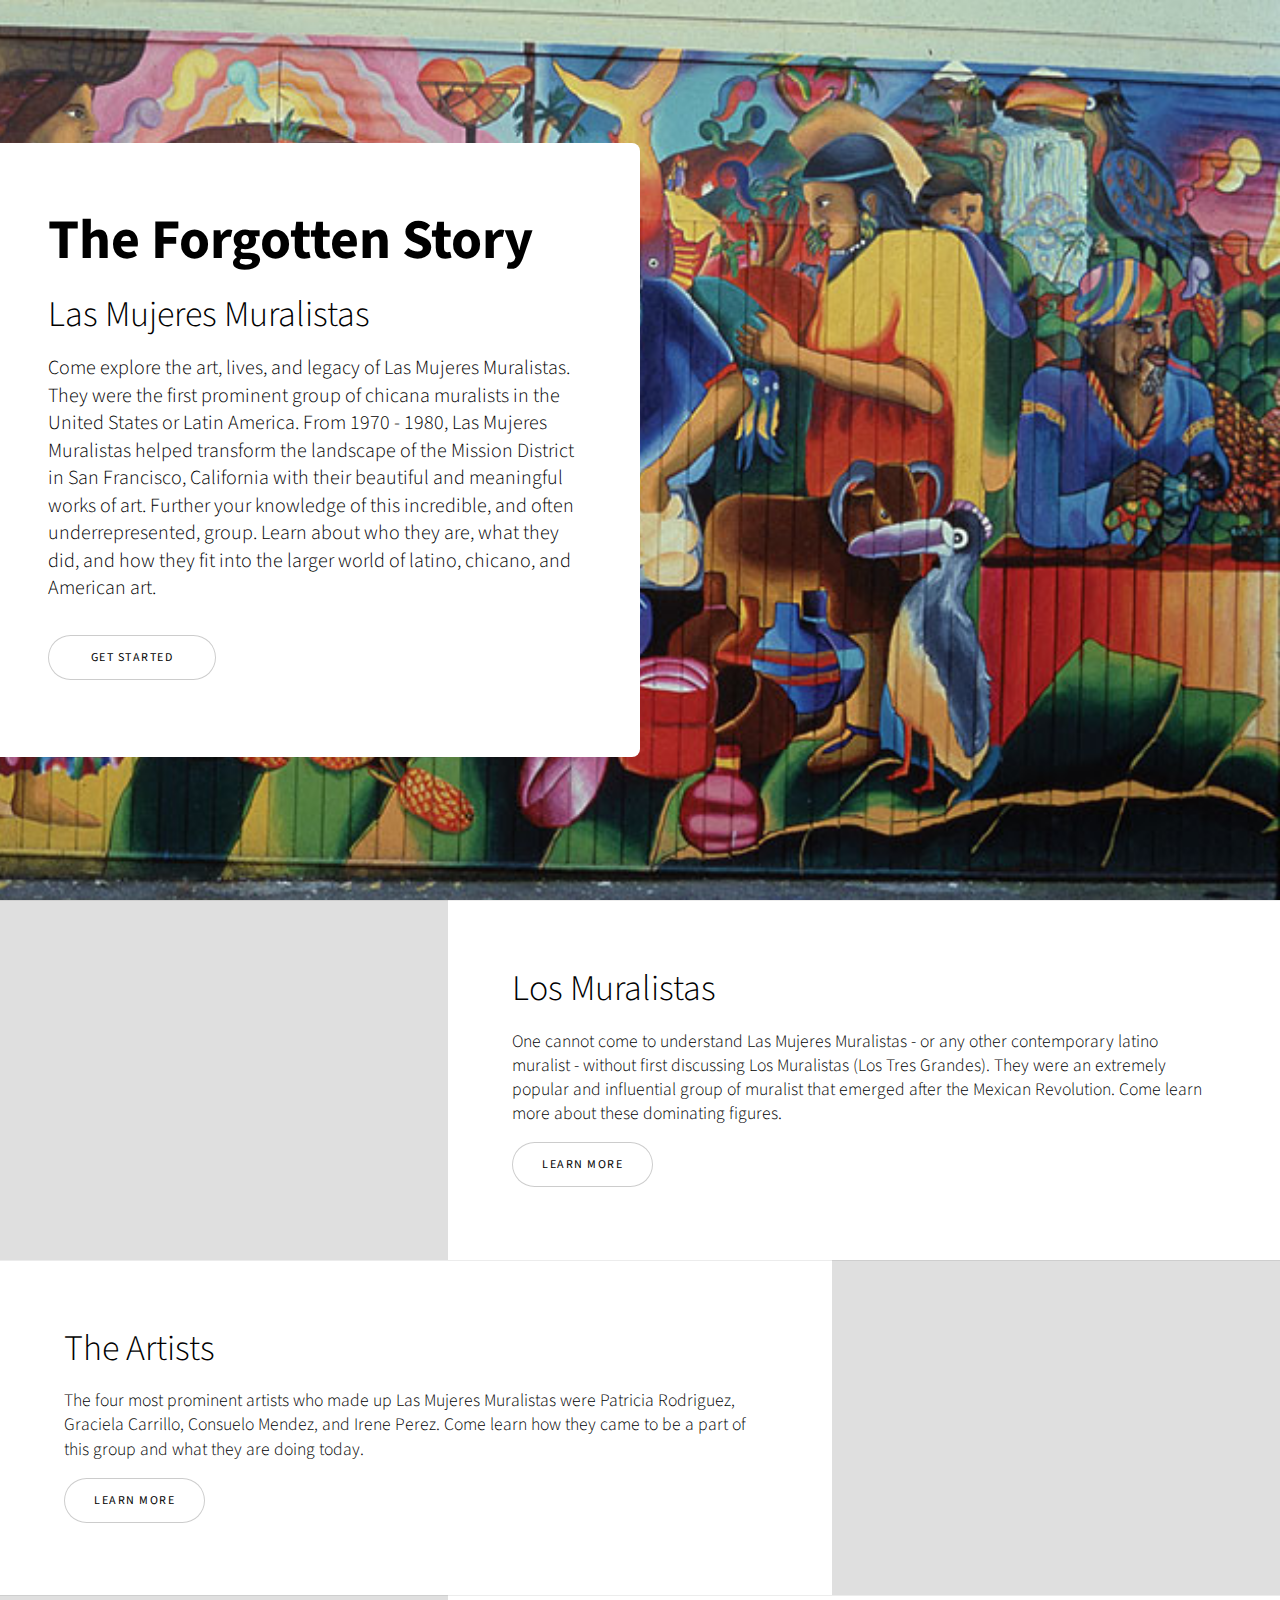
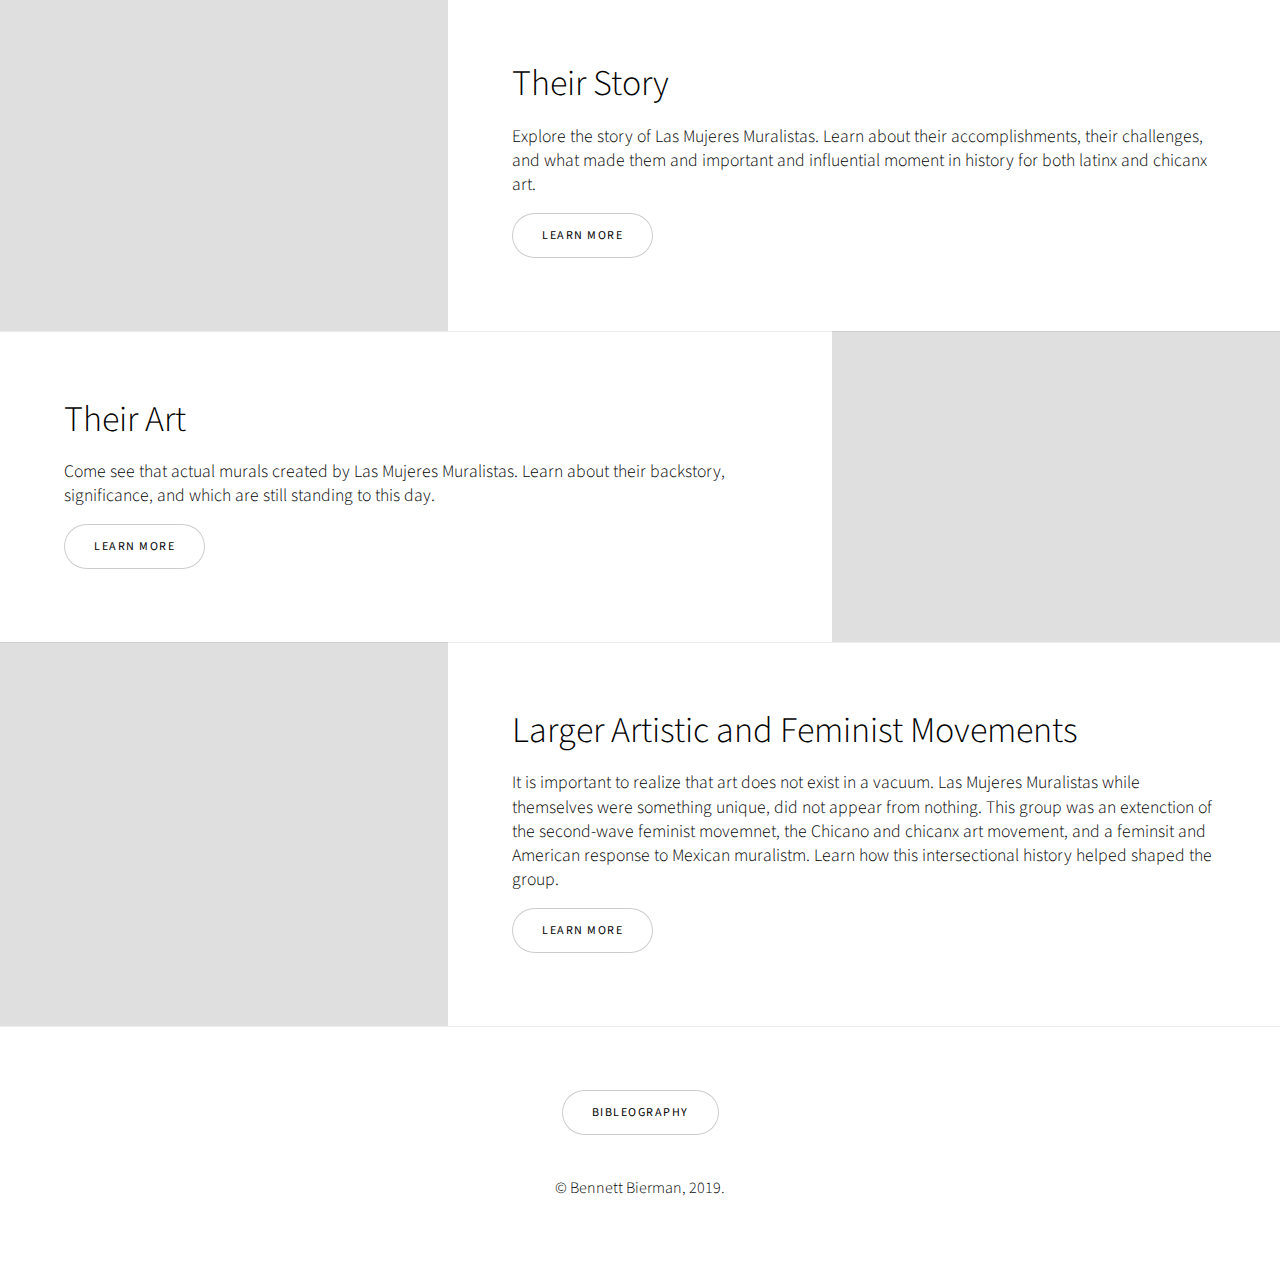
==== commit 61914f27: "Update index.html" ====
--- a/index.html
+++ b/index.html
@@ -22,8 +22,7 @@
 						<div class="content">
 							<h1>The Forgotten Story</h1>
 							<h2>Las Mujeres Muralistas<h2>
-							<p class="major">Come explore the art, lives, and legacy of Las Mujeres Muralistas. They were the first prominent group of chicana muralists in the United States or Latin America. From 1970 - 1980, Las Mujeres Muralistas helped transform the landscape of the Mission District in San Francisco, California with their beautiful and meaningful works of art. Further your knowledge of this incredible, and often underrepresented, group.  Learn about who they are, what they did, and how they fit into the larger world of latino, chicano, and American art.
-</p>
+							<p class="major">Come explore the art, lives, and legacy of Las Mujeres Muralistas. They were the first prominent group of chicana muralists in the United States or Latin America. From 1970 - 1980, Las Mujeres Muralistas helped transform the landscape of the Mission District in San Francisco, California with their beautiful and meaningful works of art. Further your knowledge of this incredible, and often underrepresented, group.  Learn about who they are, what they did, and how they fit into the larger world of latino, chicano, and American art.</p>
 							<ul class="actions stacked">
 								<li><a href="#first" class="button big wide smooth-scroll-middle">Get Started</a></li>
 							</ul>
@@ -66,14 +65,14 @@
 				<!-- Struggle -->
 					<section class="spotlight style1 orient-right content-align-left image-position-center onscroll-image-fade-in">
 						<div class="content">
-							<h2>Struggle and Triumph</h2>
+							<h2>Their Story</h2>
 							<h4>Explore the story of Las Mujeres Muralistas.  Learn about their accomplishments, their challenges, and what made them and important and influential moment in history for both latinx and chicanx art. </h4>
 							<ul class="actions stacked">
 								<li><a href="struggle.html" class="button">Learn More</a></li>
 							</ul>
 						</div>
 						<div class="image">
-							<img src="images/struggle.jpg" alt="" />
+							<img src="images/chicano_art.jpg" alt="" />
 						</div>
 					</section>
 
@@ -101,23 +100,11 @@
 							</ul>
 						</div>
 						<div class="image">
-							<img src="images/chicano_art.jpg" alt="" />
-						</div>
-					</section>
-
-				<!-- Legacy -->
-					<section class="spotlight style1 orient-left content-align-left image-position-center onscroll-image-fade-in">
-						<div class="content">
-							<h2>Lasting Legacy</h2>
-							<h4>This group is interesting but … so what?  Learn about the artistic and cultural legacy Las Mujeres Muralistas left behind and how it still affects our modern world.</h4>
-							<ul class="actions stacked">
-								<li><a href="LastingLegacy.html" class="button">Learn More</a></li>
-							</ul>
-						</div>
-						<div class="image">
 							<img src="images/legacy.jpg" alt="" />
 						</div>
 					</section>
+
+				
 
 				<!-- Eight -->
 					<footer class="wrapper style1 align-center">
--- a/assets/css/main.css
+++ b/assets/css/main.css
@@ -241,10 +241,14 @@
 	}
 
 	blockquote {
-		border-left: solid 4px;
+		border-left: solid 0px;
 		font-style: italic;
 		margin: 0 0 2rem 0;
 		padding: 0.5rem 0 0.5rem 2rem;
+		margin: 0rem 0rem 0rem 0rem;
+		margin-left:15%;
+		margin-right:15%;
+		margin-bottom: -5%;
 	}
 
 	code {
@@ -2242,6 +2246,16 @@
 				background-color: #1ebdd1;
 			}
 
+/*ball*/
+#ball {
+	height: 100px;
+	width: 100px;
+	padding: 100px;
+	margin: 100px;
+	border: 1px solid black;
+	background-image: url(https://icatcare.org/app/uploads/2018/06/Layer-1704-1920x840.jpg);
+}
+
 /* Form */
 
 	form {
@@ -3034,6 +3048,52 @@
 		background-color: transparent;
 	}
 
+	.image.poopy{
+		width: 100%;
+		height: 5%;
+	}
+
+/* Bennett Shit */
+
+.card1__image{
+	width: 800px;
+	height: 400px;
+	object-fit: cover;
+
+}
+
+.card2__image{
+	width: 600px;
+	height: 400px;
+	object-fit: cover;
+}
+
+.float_img_right{
+	float: right;
+	clear: right;
+	margin-left: 10px;
+	margin-bottom: 5px;
+	padding: 2px;
+}
+
+.float_img_left{
+	float: left;
+	clear: left;
+	margin-right: 10px;
+	margin-bottom: 5px;
+	padding: 2px;
+}
+
+.p_pad{
+	margin:100px;
+}
+
+.p_size{
+	font-size: 16pt;
+}
+
+
+
 /* Banner (transitions) */
 
 	.banner.onload-content-fade-up .content {
@@ -3945,6 +4005,8 @@
 
 		}
 
+		I was here
+
 		.banner.style3.fullscreen {
 			min-height: 100vh;
 		}
@@ -3989,6 +4051,16 @@
 
 		.banner.style3.content-align-right {
 			text-align: right;
+		}
+
+
+
+		.banner.style3.content-align-left {
+			text-align: left;
+			font-size: 16pt;
+			/*text-indent: 2em;*/
+			margin-left: 10%;
+			margin-right: 10%;
 		}
 
 		.banner.style3.image-position-left .image img {
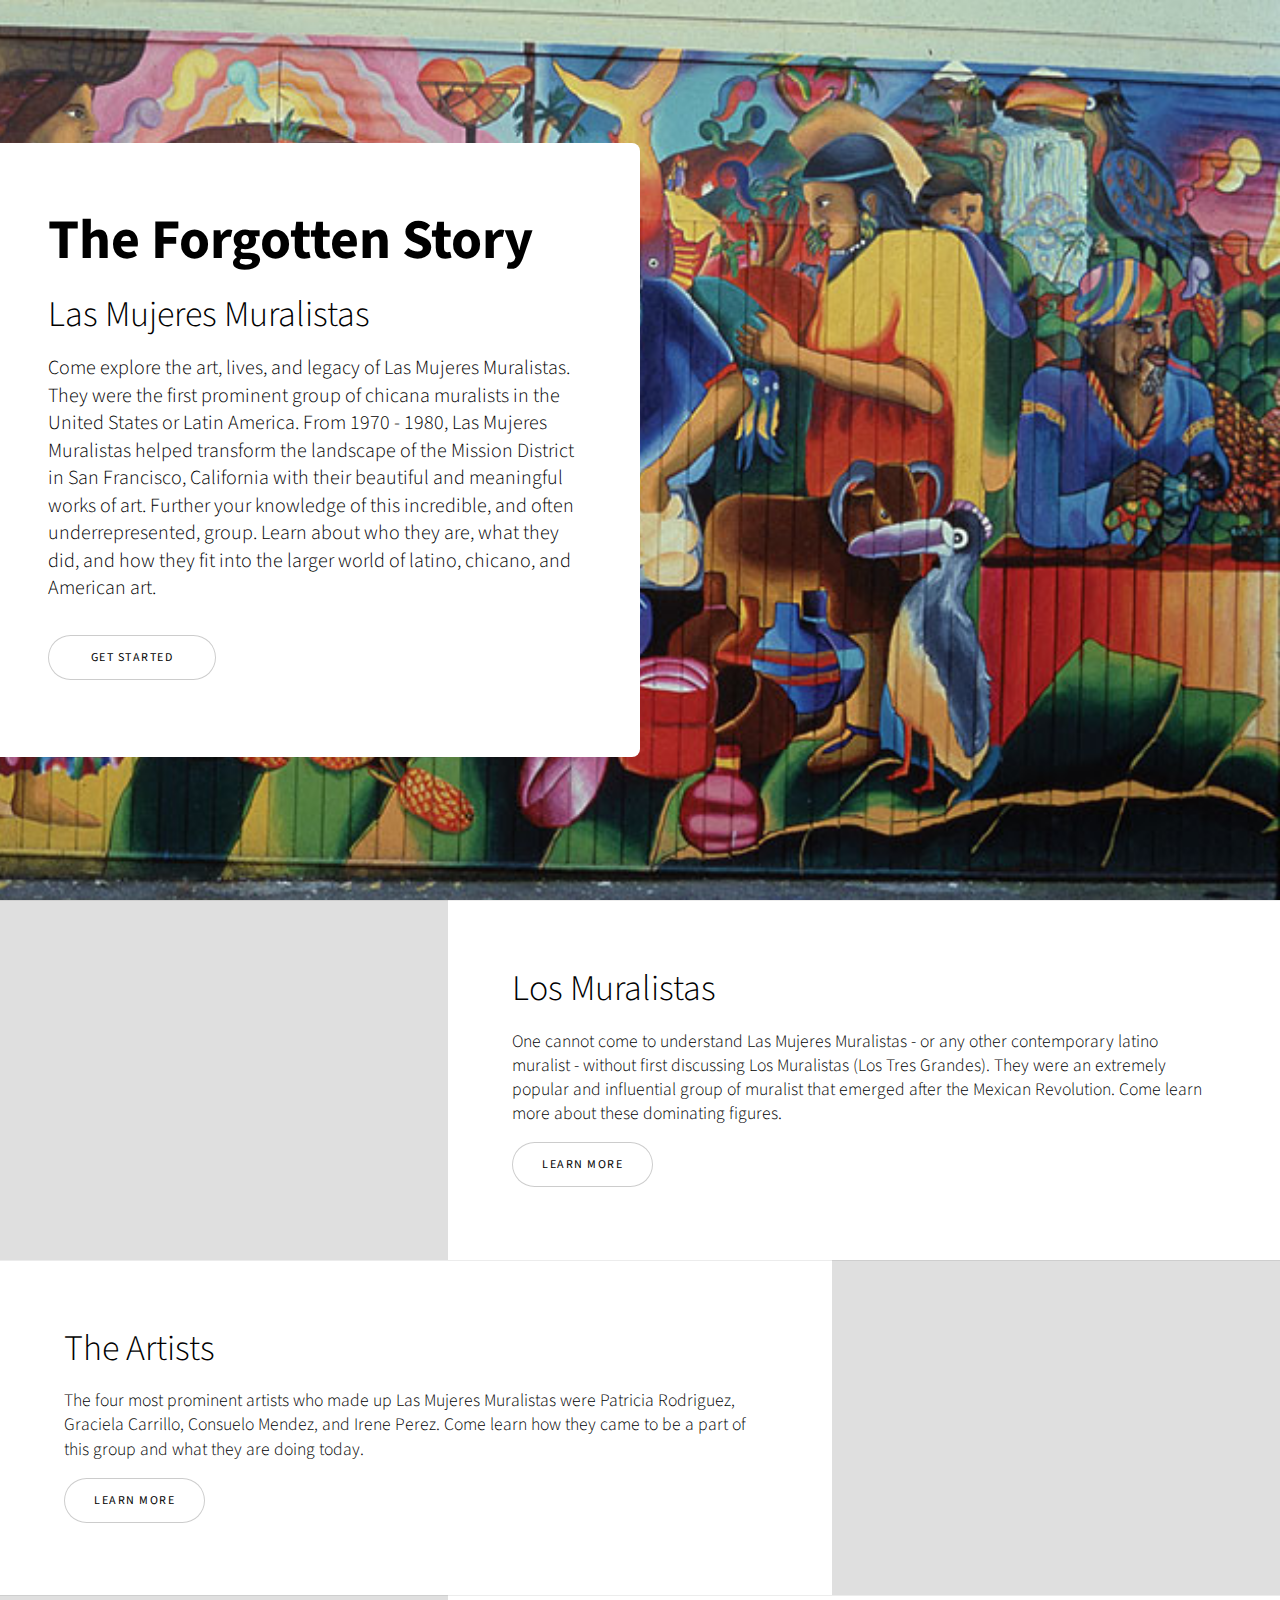
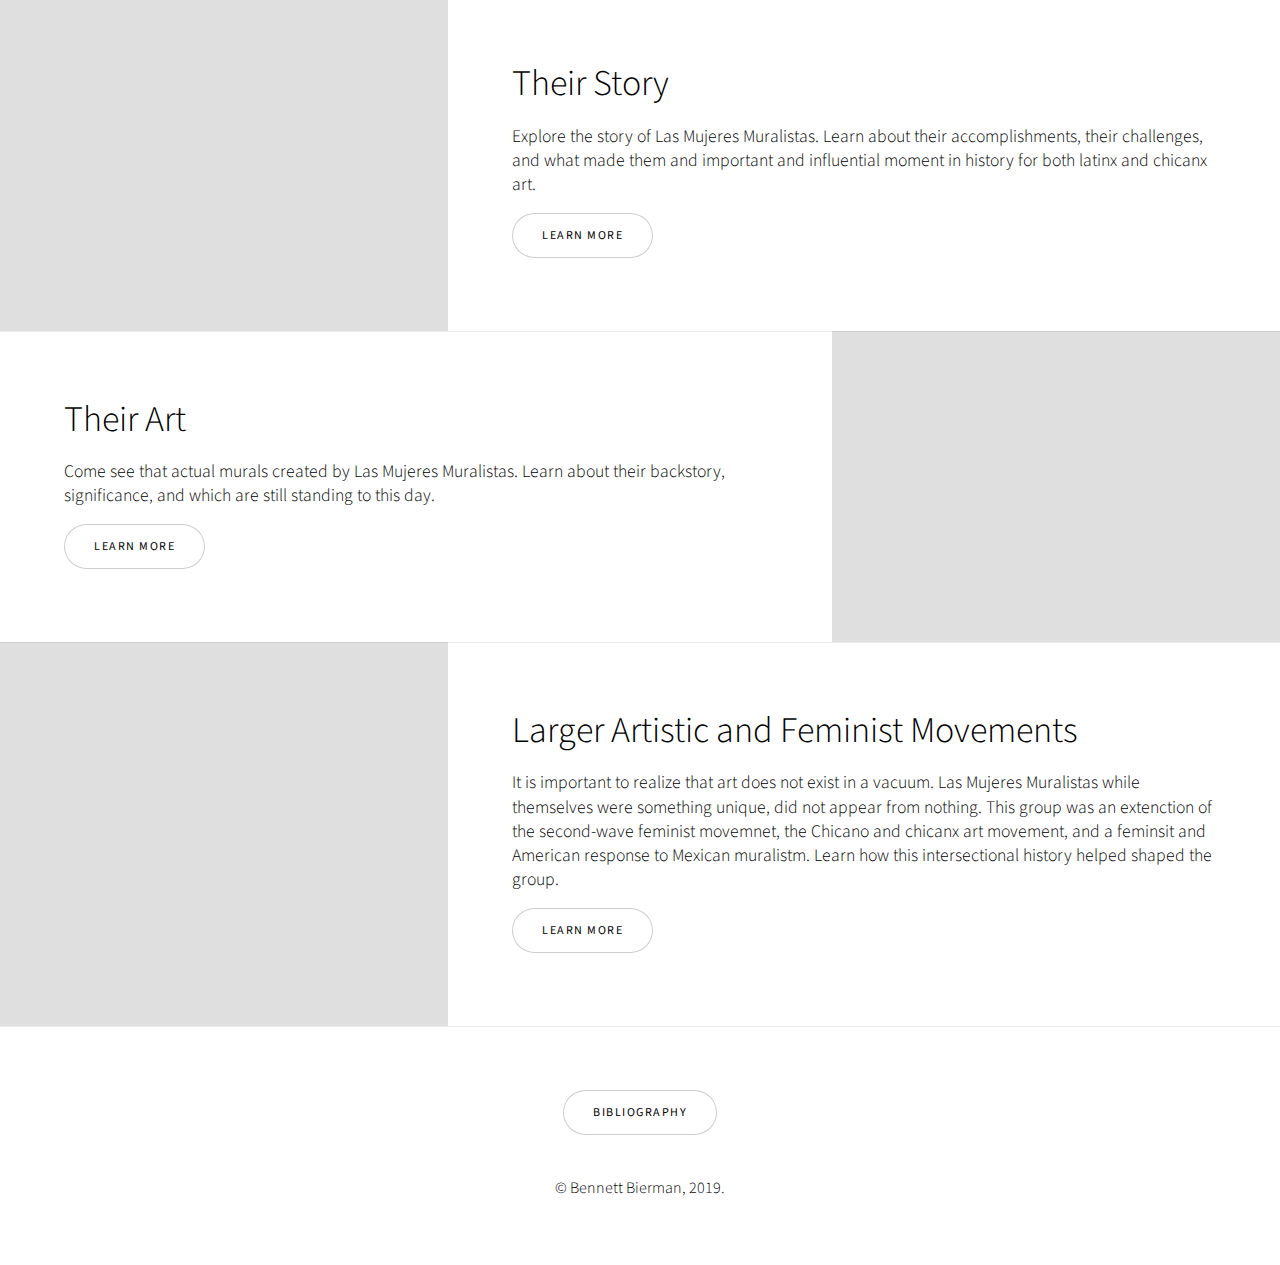
==== commit 0aad516a: "Update index.html" ====
--- a/index.html
+++ b/index.html
@@ -110,7 +110,7 @@
 					<footer class="wrapper style1 align-center">
 						<div class="inner">
 							<ul class="actions stacked">
-								<li><a href="https://docs.google.com/document/d/1G0qMv-StqdkUgoWb1mB2DIYejjvEymMLd3dHvISG6m8/edit#" class="button">Bibleography</a></li>
+								<li><a href="https://docs.google.com/document/d/1G0qMv-StqdkUgoWb1mB2DIYejjvEymMLd3dHvISG6m8/edit#" class="button">Bibliography</a></li>
 							</ul>
 							<p>&copy; Bennett Bierman, 2019</a>.</p>
 						</div>
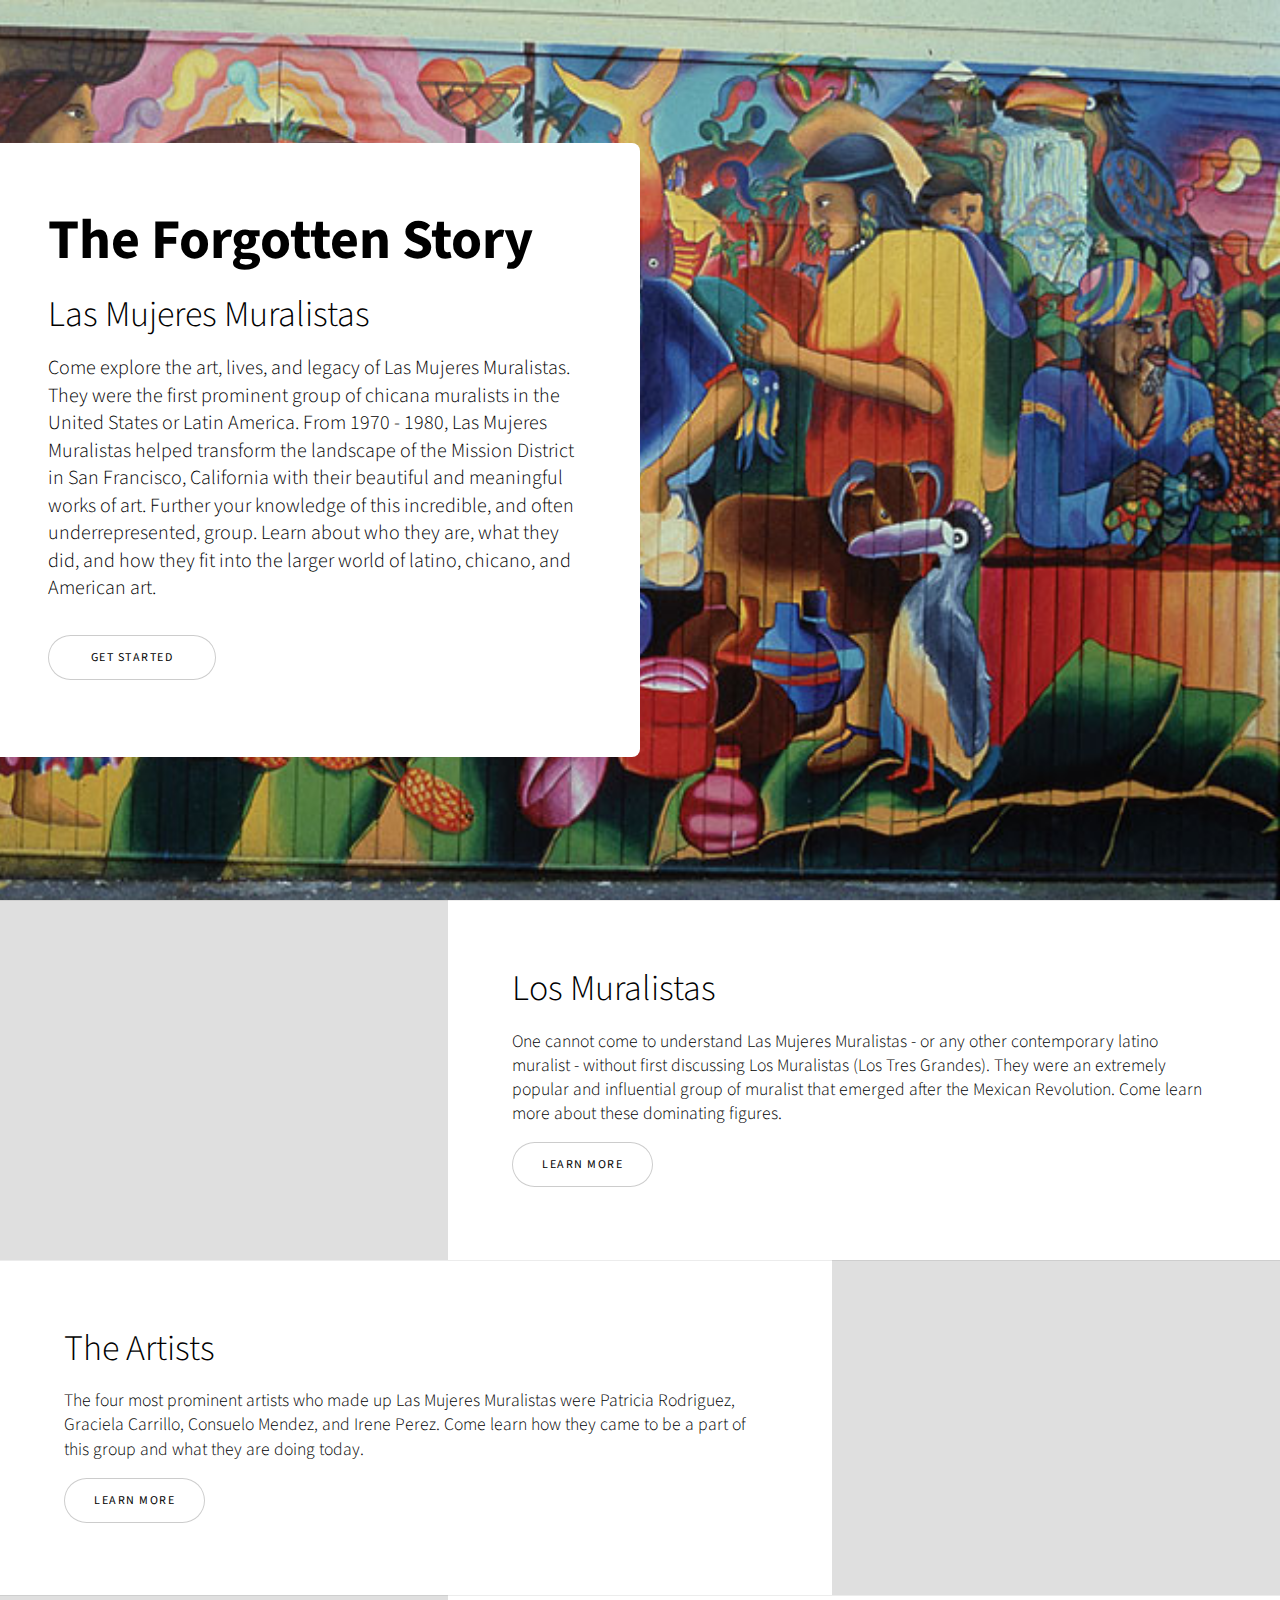
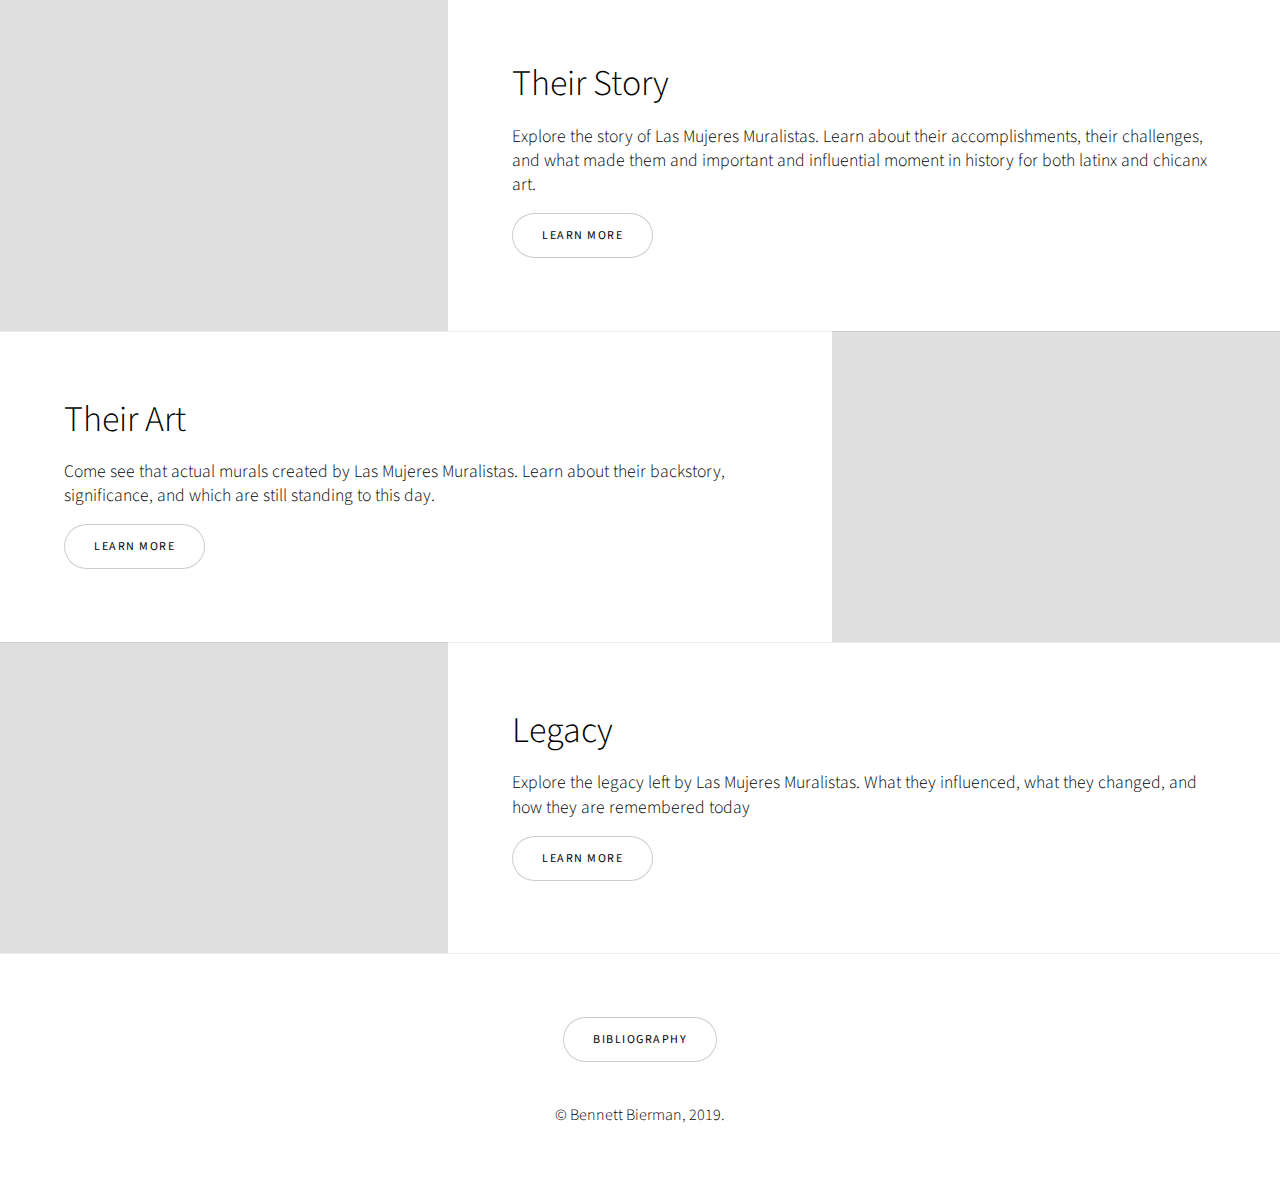
==== commit ac0cc07a: "Update index.html" ====
--- a/index.html
+++ b/index.html
@@ -93,8 +93,8 @@
 				<!-- Larger Movements -->
 					<section class="spotlight style1 orient-right content-align-left image-position-center onscroll-image-fade-in">
 						<div class="content">
-							<h2>Larger Artistic and Feminist Movements</h2>
-							<h4>It is important to realize that art does not exist in a vacuum.  Las Mujeres Muralistas while themselves were something unique, did not appear from nothing.  This group was an extenction of the second-wave feminist movemnet, the Chicano and chicanx art movement, and a feminsit and American response to Mexican muralistm.  Learn how this intersectional history helped shaped the group. </h4>
+							<h2>Legacy</h2>
+							<h4>Explore the legacy left by Las Mujeres Muralistas.  What they influenced, what they changed, and how they are remembered today </h4>
 							<ul class="actions stacked">
 								<li><a href="movements.html" class="button">Learn More</a></li>
 							</ul>
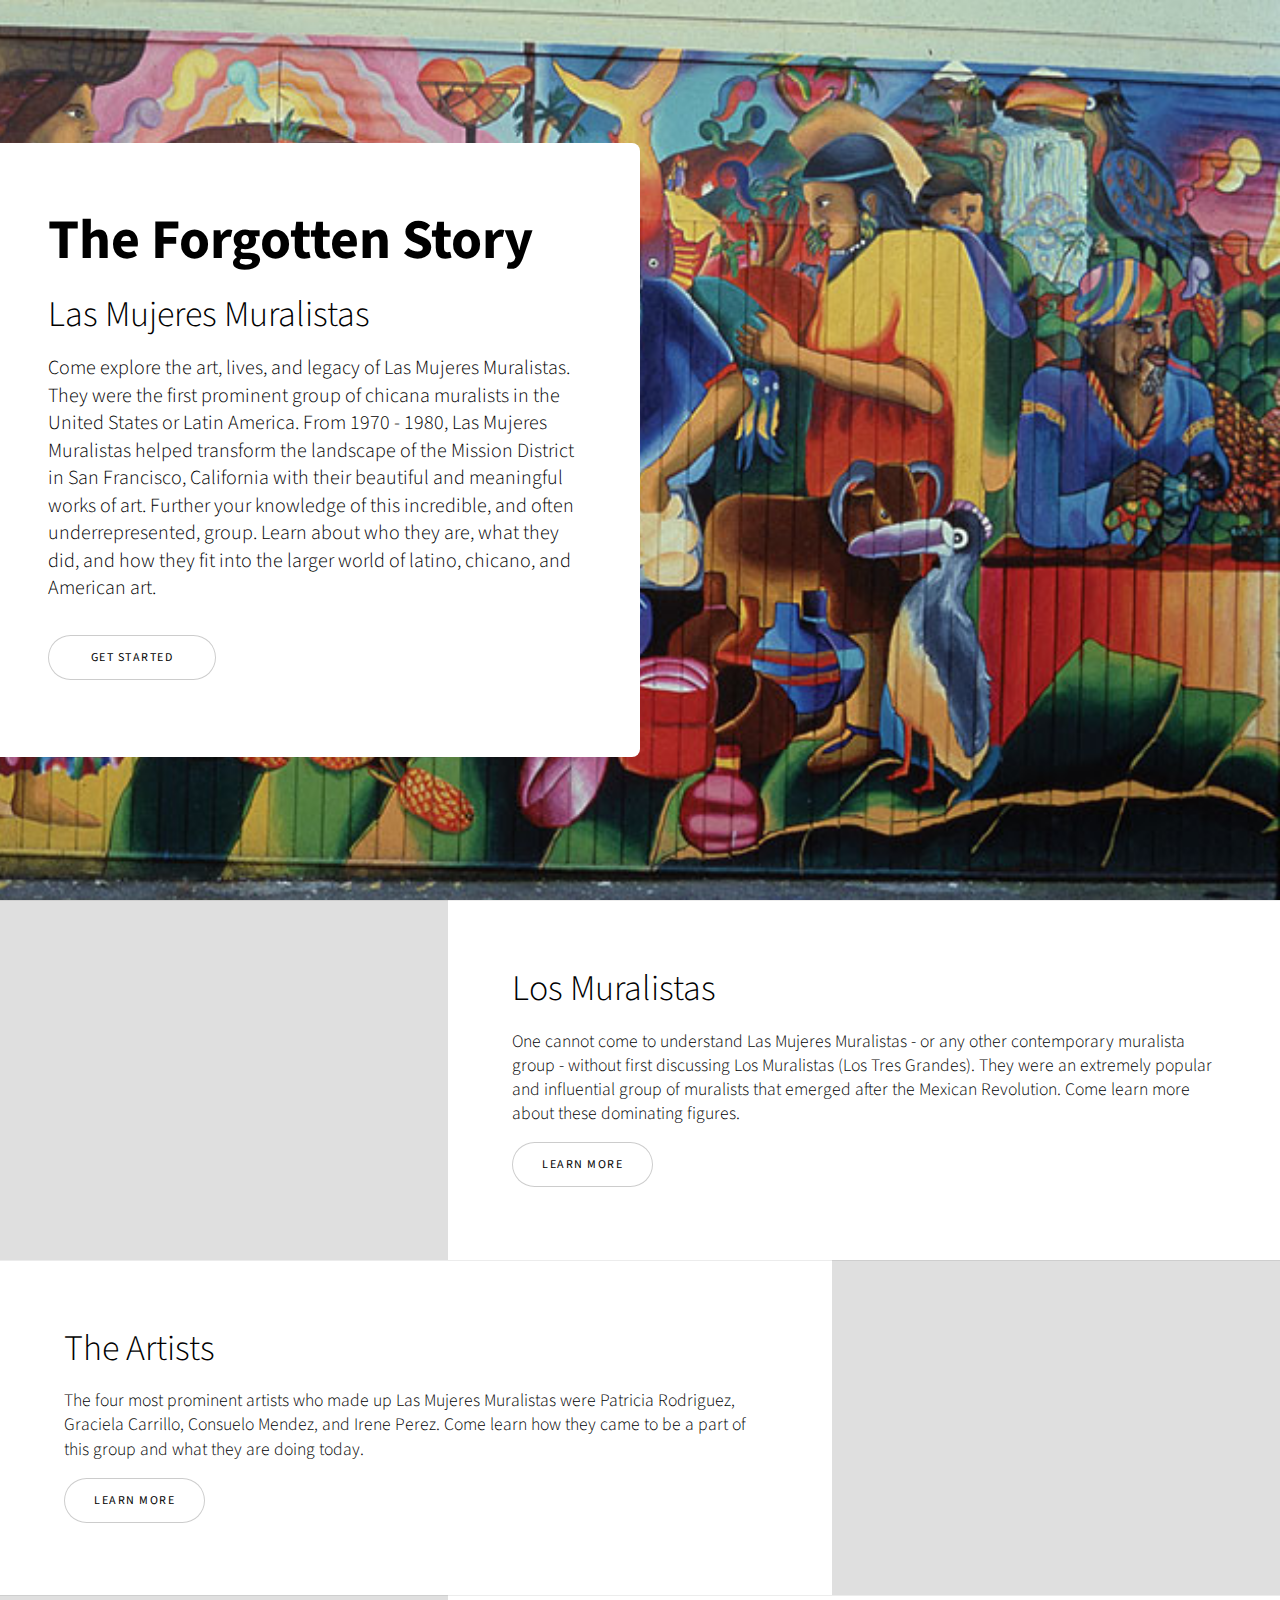
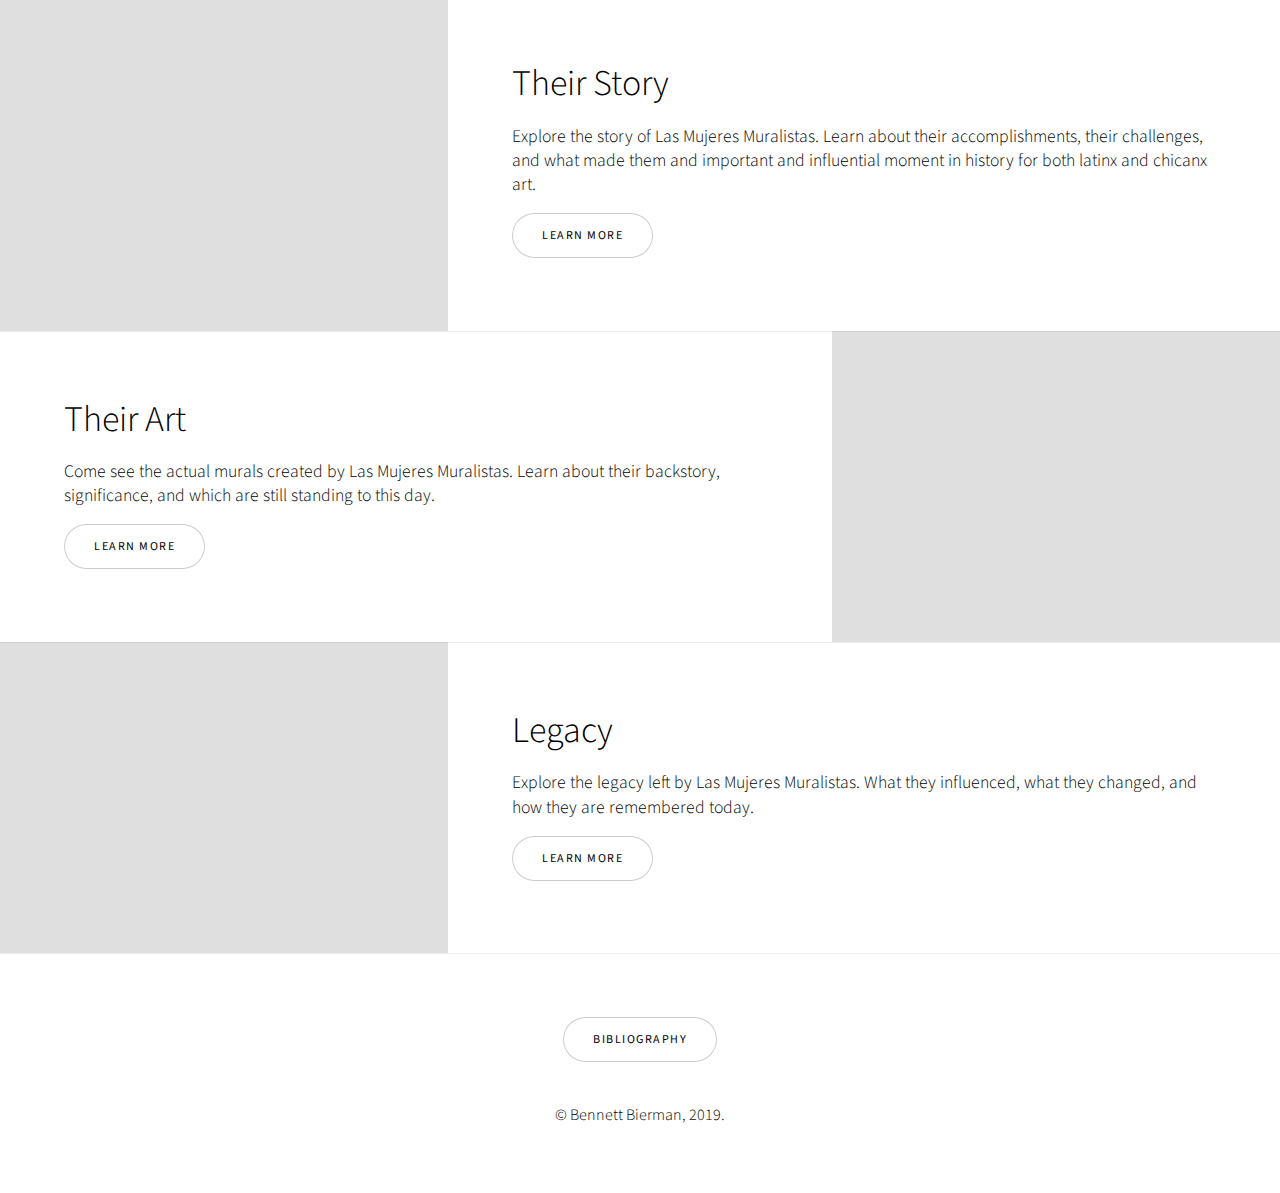
==== commit 80b2bfd8: "Update index.html" ====
--- a/index.html
+++ b/index.html
@@ -36,7 +36,7 @@
 					<section class="spotlight style1 orient-right content-align-left image-position-center onscroll-image-fade-in" id="first">
 						<div class="content">
 							<h2>Los Muralistas</h2>
-							<h4>One cannot come to understand Las Mujeres Muralistas - or any other contemporary latino muralist - without first discussing Los Muralistas (Los Tres Grandes).  They were an extremely popular and influential group of muralist that emerged after the Mexican Revolution.  Come learn more about these dominating figures.</h4>
+							<h4>One cannot come to understand Las Mujeres Muralistas - or any other contemporary muralista group - without first discussing Los Muralistas (Los Tres Grandes).  They were an extremely popular and influential group of muralists that emerged after the Mexican Revolution.  Come learn more about these dominating figures.</h4>
 
 							<ul class="actions stacked">
 								<li><a href="LosMuralistas.html" class="button">Learn More</a></li>
@@ -80,7 +80,7 @@
 					<section class="spotlight style1 orient-left content-align-left image-position-center onscroll-image-fade-in">
 						<div class="content">
 							<h2>Their Art</h2>
-							<h4>Come see that actual murals created by Las Mujeres Muralistas.  Learn about their backstory, significance, and which are still standing to this day. </h4>
+							<h4>Come see the actual murals created by Las Mujeres Muralistas.  Learn about their backstory, significance, and which are still standing to this day. </h4>
 							<ul class="actions stacked">
 								<li><a href="TheArt.html" class="button">Learn More</a></li>
 							</ul>
@@ -94,7 +94,7 @@
 					<section class="spotlight style1 orient-right content-align-left image-position-center onscroll-image-fade-in">
 						<div class="content">
 							<h2>Legacy</h2>
-							<h4>Explore the legacy left by Las Mujeres Muralistas.  What they influenced, what they changed, and how they are remembered today </h4>
+							<h4>Explore the legacy left by Las Mujeres Muralistas.  What they influenced, what they changed, and how they are remembered today. </h4>
 							<ul class="actions stacked">
 								<li><a href="movements.html" class="button">Learn More</a></li>
 							</ul>
@@ -110,7 +110,7 @@
 					<footer class="wrapper style1 align-center">
 						<div class="inner">
 							<ul class="actions stacked">
-								<li><a href="https://docs.google.com/document/d/1G0qMv-StqdkUgoWb1mB2DIYejjvEymMLd3dHvISG6m8/edit#" class="button">Bibliography</a></li>
+								<li><a href="https://docs.google.com/document/d/18CpOERGQabqAbsi37Ru4Nav7_LlBPJ4bj7q-UUsuO5E/edit" class="button">Bibliography</a></li>
 							</ul>
 							<p>&copy; Bennett Bierman, 2019</a>.</p>
 						</div>
@@ -382,6 +382,7 @@
 					</footer>
 
 			</div>
+<!--hi-->
 
 		<!- Scripts -->
 			<script src="assets/js/jquery.min.js"></script>
